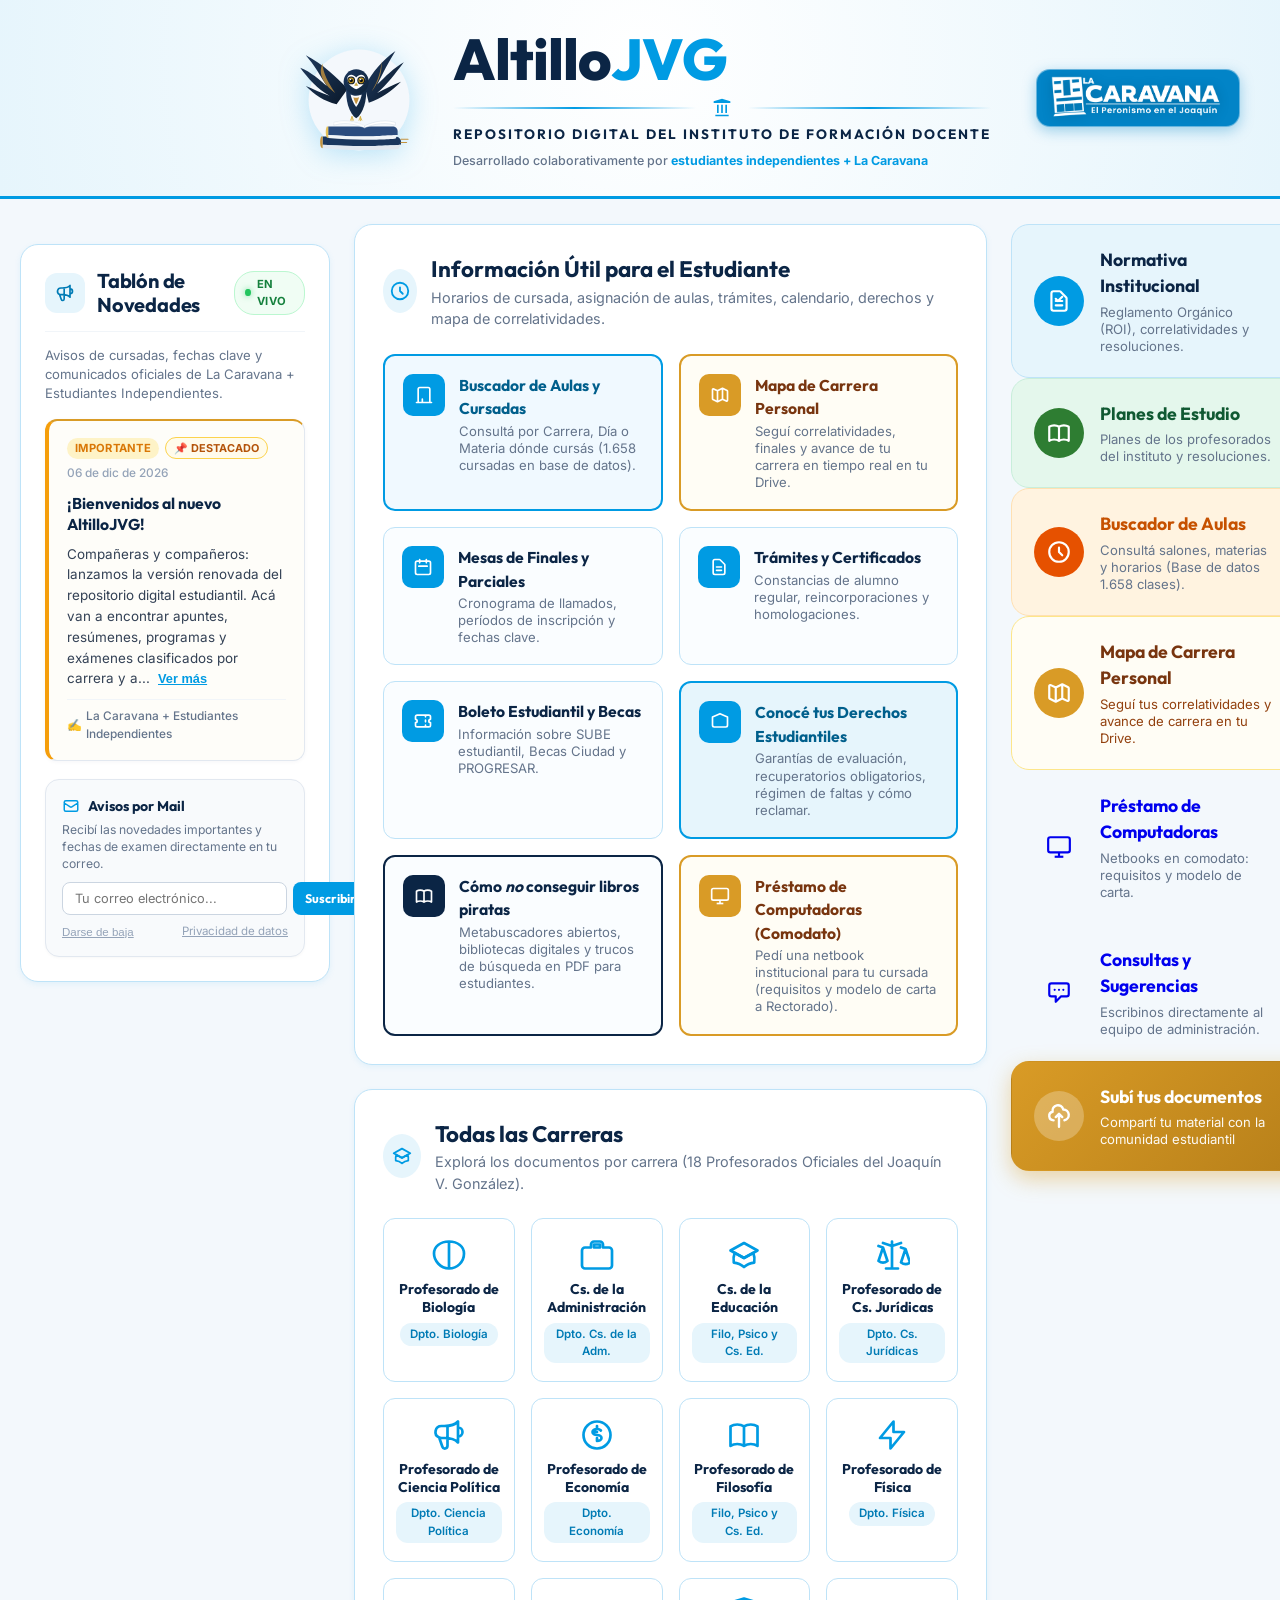
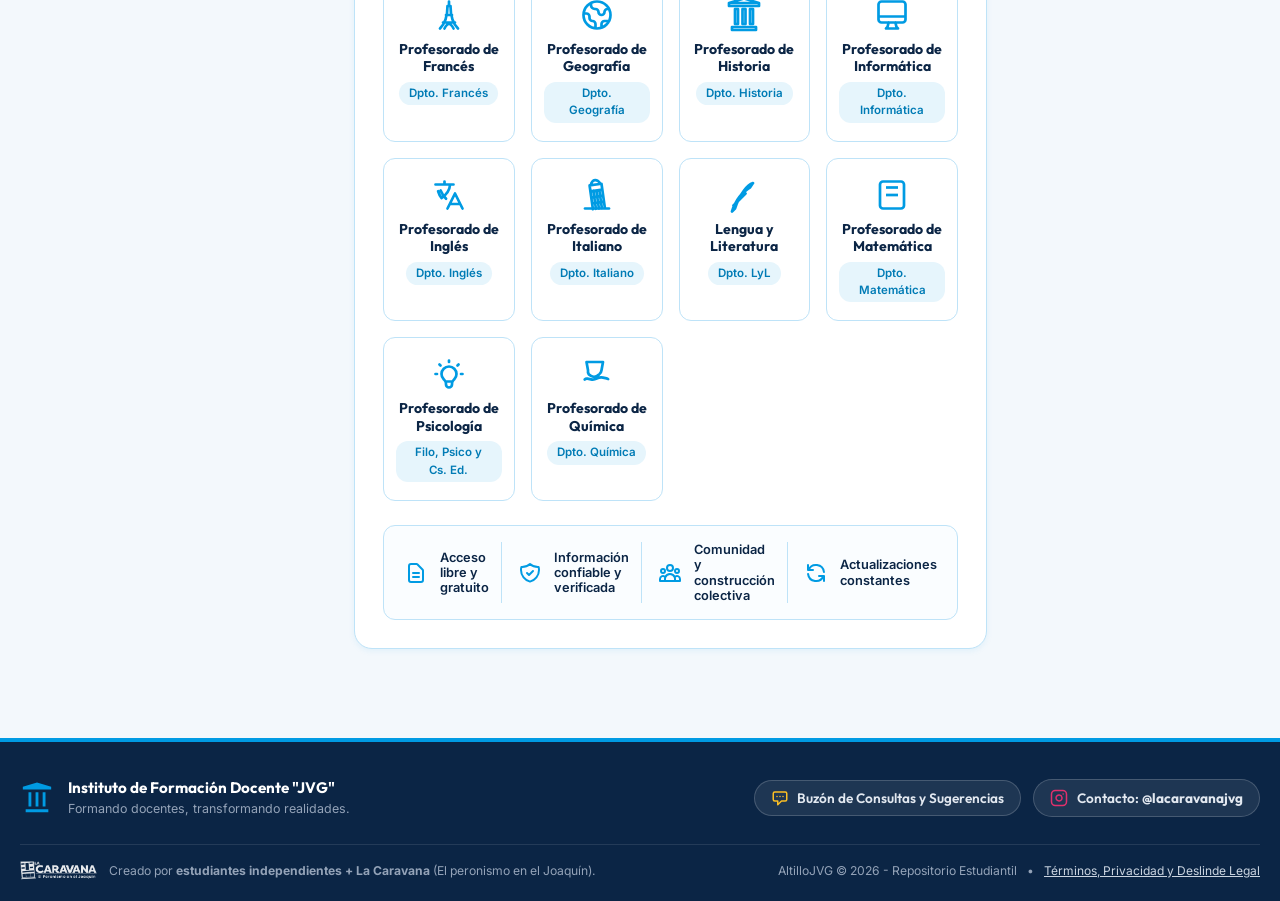
==== index.html @ 8dcbd1a3 "feat: comodato computadoras, newsletter de avisos, buzon admin, terminos legales y mapas de carrera" ====
<!DOCTYPE html>
<html lang="es">
<head>
  <meta charset="UTF-8">
  <meta name="viewport" content="width=device-width, initial-scale=1.0">
  <title>AltilloJVG | Repositorio Digital del Instituto Joaquín V. González</title>
  <meta name="description" content="Plataforma colaborativa y repositorio digital para alumnos del Instituto Superior del Profesorado Joaquín V. González. Resúmenes, parciales, normativas y derechos estudiantiles impulsados por estudiantes independientes y La Caravana.">

  <!-- Estilos y Fuentes con Cache Buster v=105 -->
  <link rel="stylesheet" href="css/styles.css?v=105">
  <link rel="icon" type="image/svg+xml" href="assets/logo-owl.svg">
</head>
<body>

  <!-- ==========================================================================
       1. BANNER PRINCIPAL (Hero Header)
       ========================================================================== -->
  <header class="hero-header">
    <div class="hero-branding">
      <!-- Isologotipo de la lechuza volando desde el libro -->
      <img src="assets/logo-owl.svg" alt="Lechuza AltilloJVG" class="hero-logo-img">
      
      <div class="hero-titles">
        <h1 class="brand-title">Altillo<span>JVG</span></h1>
        <div class="divider-pillar">
          <svg class="pillar-icon" viewBox="0 0 24 24" fill="currentColor">
            <path d="M4 22h16v-2H4v2zm2-4h2V8H6v10zm5 0h2V8h-2v10zm5 0h2V8h-2v10zM2 6h20V4H2v2zm10-5L2 4h20L12 1z"/>
          </svg>
        </div>
        <p class="brand-subtitle">REPOSITORIO DIGITAL DEL INSTITUTO DE FORMACIÓN DOCENTE</p>
        <p class="caravana-subtle-tag">Desarrollado colaborativamente por <strong>estudiantes independientes + La Caravana</strong></p>
        
        <!-- Botón de subida destacado arriba en celular (Dorado Destacado) -->
        <div class="mobile-hero-cta">
          <button class="btn-mobile-upload" id="mobileUploadBtn">
            <svg width="18" height="18" fill="none" stroke="currentColor" stroke-width="2.5" viewBox="0 0 24 24">
              <path stroke-linecap="round" stroke-linejoin="round" d="M4 16v1a3 3 0 003 3h10a3 3 0 003-3v-1m-4-8l-4-4m0 0L8 8m4-4v12"/>
            </svg>
            Subí tus documentos
          </button>
        </div>
      </div>
    </div>

    <!-- Logo La Caravana en la esquina superior derecha (Chico y Sobrio) - Enlace a Instagram -->
    <a href="https://www.instagram.com/lacaravanajvg/" target="_blank" rel="noopener" class="hero-caravana-badge" title="La Caravana JVG en Instagram">
      <img src="assets/la_caravana.png" alt="La Caravana JVG" class="hero-caravana-img">
    </a>
  </header>

  <!-- ==========================================================================
       3. CONTENEDOR PRINCIPAL (Dashboard Layout 2 Columnas)
       ========================================================================== -->
  <main class="main-container">
    <div class="dashboard-grid">

      <!-- COLUMNA IZQUIERDA: Tablón de Novedades (Desktop) -->
      <aside class="tablon-column-desktop" id="desktopTablonColumn">
        <div class="tablon-board-frame" style="position: sticky; top: 20px;">
          <div class="tablon-header-clean">
            <div class="tablon-title-wrapper">
              <div class="tablon-icon-badge">
                <svg width="20" height="20" fill="none" stroke="currentColor" stroke-width="2" viewBox="0 0 24 24">
                  <path stroke-linecap="round" stroke-linejoin="round" d="M11 5.882V19.24a1.76 1.76 0 01-3.417.592l-2.147-6.15M18 13a3 3 0 100-6M5.436 13.683A4.001 4.001 0 017 6h1.832c4.1 0 7.625-1.234 9.168-3v14c-1.543-1.766-5.067-3-9.168-3H7a3.988 3.988 0 01-1.564-.317z"/>
                </svg>
              </div>
              <h3 class="tablon-title">Tablón de Novedades</h3>
            </div>
            <div class="tablon-live-tag">
              <span class="live-dot"></span>
              <span>EN VIVO</span>
            </div>
          </div>
          <p class="tablon-board-desc">
            Avisos de cursadas, fechas clave y comunicados oficiales de La Caravana + Estudiantes Independientes.
          </p>
          <div id="tablonFeedDesktop">
            <!-- Cargado dinámicamente por js/news.js -->
          </div>

          <!-- Caja de Suscripción a Novedades (Desktop) -->
          <div class="tablon-subscribe-box">
            <div class="tablon-sub-header">
              <svg width="18" height="18" fill="none" stroke="currentColor" stroke-width="2" viewBox="0 0 24 24">
                <path stroke-linecap="round" stroke-linejoin="round" d="M3 8l7.89 5.26a2 2 0 002.22 0L21 8M5 19h14a2 2 0 002-2V7a2 2 0 00-2-2H5a2 2 0 00-2 2v10a2 2 0 002 2z"/>
              </svg>
              <span>Avisos por Mail</span>
            </div>
            <p class="tablon-sub-desc">Recibí las novedades importantes y fechas de examen directamente en tu correo.</p>
            <form onsubmit="handleSubscription(event, 'subEmailDesktop', 'subMsgDesktop')">
              <div class="tablon-sub-input-group">
                <input type="email" id="subEmailDesktop" placeholder="Tu correo electrónico..." required class="tablon-sub-input">
                <button type="submit" class="tablon-sub-btn">Suscribirme</button>
              </div>
            </form>
            <div style="display:flex; justify-content:space-between; align-items:center; margin-top:8px;">
              <button type="button" onclick="handleUnsubscribe('subEmailDesktop', 'subMsgDesktop')" class="tablon-unsub-link">
                Darse de baja
              </button>
              <a href="#" onclick="openTerminosModal(event)" class="tablon-privacy-link">
                Privacidad de datos
              </a>
            </div>
            <div id="subMsgDesktop" class="sub-feedback-msg" style="display:none;"></div>
          </div>
        </div>
      </aside>

      <!-- COLUMNA CENTRAL: Panel de Recursos y Carreras (Repositorio) -->
      <div class="left-content-area" id="mainRepoView">

        <!-- SECCIÓN 1: Información Útil para el Estudiante (UBICADA ARRIBA) -->
        <section class="section-card" id="recursosSection">
          <div class="section-header">
            <div class="section-title-wrapper">
              <div class="icon-badge">
                <svg width="22" height="22" fill="none" stroke="currentColor" stroke-width="2" viewBox="0 0 24 24">
                  <path stroke-linecap="round" stroke-linejoin="round" d="M12 8v4l3 3m6-3a9 9 0 11-18 0 9 9 0 0118 0z"/>
                </svg>
              </div>
              <div>
                <h2 class="section-title">Información Útil para el Estudiante</h2>
                <p class="section-description">Horarios de cursada, asignación de aulas, trámites, calendario, derechos y mapa de correlatividades.</p>
              </div>
            </div>
          </div>

          <div class="student-resources-grid">

            <!-- 1. Horarios de Cursada y Aulas (Restaurado) -->
            <a href="#" class="resource-box box-aulas" style="border: 2px solid #009BE3; background: #F0F9FF;">
              <div class="resource-icon-badge" style="background: #009BE3; color: #FFFFFF;">
                <svg width="20" height="20" fill="none" stroke="currentColor" stroke-width="2" viewBox="0 0 24 24">
                  <path stroke-linecap="round" stroke-linejoin="round" d="M19 21V5a2 2 0 00-2-2H7a2 2 0 00-2 2v16m14 0h2m-2 0h-5m-9 0H3m2 0h5m0 0h4m-4 0v-4m0 4h4"/>
                </svg>
              </div>
              <div>
                <h4 class="resource-box-title" style="color: #005F8C;">Buscador de Aulas y Cursadas</h4>
                <p class="resource-box-desc">Consultá por Carrera, Día o Materia dónde cursás (1.658 cursadas en base de datos).</p>
              </div>
            </a>

            <!-- 2. Mapa de Carrera Personal (Nuevo) -->
            <a href="#" class="resource-box box-mapa-carrera" id="openMapaCarreraResourceBtn" style="border: 2px solid #D99B26; background: #FFFDF5;">
              <div class="resource-icon-badge" style="background: #D99B26; color: #FFFFFF;">
                <svg width="20" height="20" fill="none" stroke="currentColor" stroke-width="2" viewBox="0 0 24 24">
                  <path stroke-linecap="round" stroke-linejoin="round" d="M9 20l-5.447-2.724A1 1 0 013 16.382V5.618a1 1 0 011.447-.894L9 7m0 13l6-3m-6 3V7m6 10l4.553 2.276A1 1 0 0021 18.382V7.618a1 1 0 00-.553-.894L15 4m0 13V4m0 0L9 7"/>
                </svg>
              </div>
              <div>
                <h4 class="resource-box-title" style="color: #78350F;">Mapa de Carrera Personal</h4>
                <p class="resource-box-desc">Seguí correlatividades, finales y avance de tu carrera en tiempo real en tu Drive.</p>
              </div>
            </a>

            <!-- 3. Calendario y Mesas de Finales -->
            <a href="#" class="resource-box box-finales">
              <div class="resource-icon-badge">
                <svg width="20" height="20" fill="none" stroke="currentColor" stroke-width="2" viewBox="0 0 24 24">
                  <path stroke-linecap="round" stroke-linejoin="round" d="M8 7V3m8 4V3m-9 8h10M5 21h14a2 2 0 002-2V7a2 2 0 00-2-2H5a2 2 0 00-2 2v12a2 2 0 002 2z"/>
                </svg>
              </div>
              <div>
                <h4 class="resource-box-title">Mesas de Finales y Parciales</h4>
                <p class="resource-box-desc">Cronograma de llamados, períodos de inscripción y fechas clave.</p>
              </div>
            </a>

            <!-- 3. Trámites y Equivalencias -->
            <a href="#" class="resource-box box-tramites">
              <div class="resource-icon-badge">
                <svg width="20" height="20" fill="none" stroke="currentColor" stroke-width="2" viewBox="0 0 24 24">
                  <path stroke-linecap="round" stroke-linejoin="round" d="M9 12h6m-6 4h6m2 5H7a2 2 0 01-2-2V5a2 2 0 012-2h5.586a1 1 0 01.707.293l5.414 5.414a1 1 0 01.293.707V19a2 2 0 01-2 2z"/>
                </svg>
              </div>
              <div>
                <h4 class="resource-box-title">Trámites y Certificados</h4>
                <p class="resource-box-desc">Constancias de alumno regular, reincorporaciones y homologaciones.</p>
              </div>
            </a>

            <!-- 4. Boleto Estudiantil y Becas -->
            <a href="#" class="resource-box box-becas">
              <div class="resource-icon-badge">
                <svg width="20" height="20" fill="none" stroke="currentColor" stroke-width="2" viewBox="0 0 24 24">
                  <path stroke-linecap="round" stroke-linejoin="round" d="M15 5v2m0 4v2m0 4v2M5 5a2 2 0 00-2 2v3a2 2 0 110 4v3a2 2 0 002 2h14a2 2 0 002-2v-3a2 2 0 110-4V7a2 2 0 00-2-2H5z"/>
                </svg>
              </div>
              <div>
                <h4 class="resource-box-title">Boleto Estudiantil y Becas</h4>
                <p class="resource-box-desc">Información sobre SUBE estudiantil, Becas Ciudad y PROGRESAR.</p>
              </div>
            </a>

            <!-- 5. Conocé tus Derechos Estudiantiles -->
            <a href="#" class="resource-box box-derechos" style="border: 2px solid #009BE3; background: #E6F5FC;">
              <div class="resource-icon-badge" style="background: #009BE3; color: #FFFFFF;">
                <svg width="20" height="20" fill="none" stroke="currentColor" stroke-width="2" viewBox="0 0 24 24">
                  <path stroke-linecap="round" stroke-linejoin="round" d="M3 6l9-4 9 4v10a2 2 0 01-2 2H5a2 2 0 01-2-2V6z"/>
                </svg>
              </div>
              <div>
                <h4 class="resource-box-title" style="color: #005F8C;">Conocé tus Derechos Estudiantiles</h4>
                <p class="resource-box-desc">Garantías de evaluación, recuperatorios obligatorios, régimen de faltas y cómo reclamar.</p>
              </div>
            </a>

            <!-- 6. Cómo NO conseguir libros piratas -->
            <a href="#" class="resource-box box-libros" style="border: 2px solid #0B2545; background: #FAFDFF;">
              <div class="resource-icon-badge" style="background: #0B2545; color: #FFFFFF;">
                <svg width="20" height="20" fill="none" stroke="currentColor" stroke-width="2" viewBox="0 0 24 24">
                  <path stroke-linecap="round" stroke-linejoin="round" d="M12 6.253v13m0-13C10.832 5.477 9.246 5 7.5 5S4.168 5.477 3 6.253v13C4.168 18.477 5.754 18 7.5 18s3.332.477 4.5 1.253m0-13C13.168 5.477 14.754 5 16.5 5c1.747 0 3.332.477 4.5 1.253v13C19.832 18.477 18.247 18 16.5 18c-1.746 0-3.332.477-4.5 1.253"/>
                </svg>
              </div>
              <div>
                <h4 class="resource-box-title" style="color: #0B2545;">Cómo <em>no</em> conseguir libros piratas</h4>
                <p class="resource-box-desc">Metabuscadores abiertos, bibliotecas digitales y trucos de búsqueda en PDF para estudiantes.</p>
              </div>
            </a>

            <!-- 7. Préstamo de Computadoras en Comodato -->
            <a href="#" class="resource-box box-comodato" style="border: 2px solid #D99B26; background: #FFFDF5;">
              <div class="resource-icon-badge" style="background: #D99B26; color: #FFFFFF;">
                <svg width="20" height="20" fill="none" stroke="currentColor" stroke-width="2" viewBox="0 0 24 24">
                  <rect x="2" y="3" width="20" height="14" rx="2" ry="2"></rect>
                  <line x1="8" y1="21" x2="16" y2="21"></line>
                  <line x1="12" y1="17" x2="12" y2="21"></line>
                </svg>
              </div>
              <div>
                <h4 class="resource-box-title" style="color: #78350F;">Préstamo de Computadoras (Comodato)</h4>
                <p class="resource-box-desc">Pedí una netbook institucional para tu cursada (requisitos y modelo de carta a Rectorado).</p>
              </div>
            </a>
          </div>
        </section>
        
        <!-- SECCIÓN 2: Todas las Carreras (18 Profesorados Oficiales del JVG) -->
        <section class="section-card" id="carrerasSection">
          <div class="section-header">
            <div class="section-title-wrapper">
              <div class="icon-badge">
                <svg width="22" height="22" fill="none" stroke="currentColor" stroke-width="2" viewBox="0 0 24 24">
                  <path stroke-linecap="round" stroke-linejoin="round" d="M12 14l9-5-9-5-9 5 9 5z"/>
                  <path stroke-linecap="round" stroke-linejoin="round" d="M12 14l6.16-3.422a12.083 12.083 0 01.665 6.479A11.952 11.952 0 0012 20.055a11.952 11.952 0 00-6.824-2.998 12.078 12.078 0 01.665-6.479L12 14z"/>
                </svg>
              </div>
              <div>
                <h2 class="section-title">Todas las Carreras</h2>
                <p class="section-description">Explorá los documentos por carrera (18 Profesorados Oficiales del Joaquín V. González).</p>
              </div>
            </div>
          </div>

          <!-- Grilla de las 18 Carreras Oficiales del JVG -->
          <div class="carreras-grid" id="carrerasGrid">

            <!-- 1. Biología -->
            <a href="#" class="carrera-card">
              <svg class="card-icon" fill="none" stroke="currentColor" stroke-width="1.8" viewBox="0 0 24 24">
                <path stroke-linecap="round" stroke-linejoin="round" d="M12 3v18M12 3c6 0 10 3.582 10 8a10 10 0 01-10 10c-6 0-10-5.582-10-10 0-4.418 4-8 10-8z"/>
              </svg>
              <span class="card-title">Profesorado de Biología</span>
              <span class="card-dept">Dpto. Biología</span>
            </a>

            <!-- 2. Ciencias de la Administración -->
            <a href="#" class="carrera-card">
              <svg class="card-icon" fill="none" stroke="currentColor" stroke-width="1.8" viewBox="0 0 24 24">
                <path stroke-linecap="round" stroke-linejoin="round" d="M20 7h-4V5a2 2 0 00-2-2h-4a2 2 0 00-2 2v2H4a2 2 0 00-2 2v10a2 2 0 002 2h16a2 2 0 002-2V9a2 2 0 00-2-2zM10 5h4v2h-4V5z"/>
              </svg>
              <span class="card-title">Cs. de la Administración</span>
              <span class="card-dept">Dpto. Cs. de la Adm.</span>
            </a>

            <!-- 3. Ciencias de la Educación -->
            <a href="#" class="carrera-card">
              <svg class="card-icon" fill="none" stroke="currentColor" stroke-width="1.8" viewBox="0 0 24 24">
                <path stroke-linecap="round" stroke-linejoin="round" d="M12 14l9-5-9-5-9 5 9 5z"/>
                <path stroke-linecap="round" stroke-linejoin="round" d="M12 14l6.16-3.422a12.083 12.083 0 01.665 6.479A11.952 11.952 0 0012 20.055a11.952 11.952 0 00-6.824-2.998 12.078 12.078 0 01.665-6.479L12 14z"/>
              </svg>
              <span class="card-title">Cs. de la Educación</span>
              <span class="card-dept">Filo, Psico y Cs. Ed.</span>
            </a>

            <!-- 4. Ciencias Jurídicas -->
            <a href="#" class="carrera-card">
              <svg class="card-icon" fill="none" stroke="currentColor" stroke-width="1.8" viewBox="0 0 24 24">
                <path stroke-linecap="round" stroke-linejoin="round" d="M3 6l3 1m0 0l-3 9a5.002 5.002 0 006.001 0l-3-9zm12 0l3 1m0 0l-3 9a5.002 5.002 0 006.001 0l-3-9zM12 3v18M8 21h8M12 6l-6-2M12 6l6-2"/>
              </svg>
              <span class="card-title">Profesorado de Cs. Jurídicas</span>
              <span class="card-dept">Dpto. Cs. Jurídicas</span>
            </a>

            <!-- 5. Ciencia Política -->
            <a href="#" class="carrera-card">
              <svg class="card-icon" fill="none" stroke="currentColor" stroke-width="1.8" viewBox="0 0 24 24">
                <path stroke-linecap="round" stroke-linejoin="round" d="M11 5.882V19.24a1.76 1.76 0 01-3.417.592l-2.147-6.15M18 13a3 3 0 100-6M5.436 13.683A4.001 4.001 0 017 6h1.832c4.1 0 7.625-1.234 9.168-3v14c-1.543-1.766-5.067-3-9.168-3H7a3.988 3.988 0 01-1.564-.317z"/>
              </svg>
              <span class="card-title">Profesorado de Ciencia Política</span>
              <span class="card-dept">Dpto. Ciencia Política</span>
            </a>

            <!-- 6. Economía -->
            <a href="#" class="carrera-card">
              <svg class="card-icon" fill="none" stroke="currentColor" stroke-width="1.8" viewBox="0 0 24 24">
                <path stroke-linecap="round" stroke-linejoin="round" d="M12 8c-1.657 0-3 .895-3 2s1.343 2 3 2 3 .895 3 2-1.343 2-3 2m0-8c1.11 0 2.08.402 2.599 1M12 8V6m0 8v2m0-6c-1.11 0-2.08-.402-2.599-1M21 12a9 9 0 11-18 0 9 9 0 0118 0z"/>
              </svg>
              <span class="card-title">Profesorado de Economía</span>
              <span class="card-dept">Dpto. Economía</span>
            </a>

            <!-- 7. Filosofía -->
            <a href="#" class="carrera-card">
              <svg class="card-icon" fill="none" stroke="currentColor" stroke-width="1.8" viewBox="0 0 24 24">
                <path stroke-linecap="round" stroke-linejoin="round" d="M12 6.253v13m0-13C10.832 5.477 9.246 5 7.5 5S4.168 5.477 3 6.253v13C4.168 18.477 5.754 18 7.5 18s3.332.477 4.5 1.253m0-13C13.168 5.477 14.754 5 16.5 5c1.747 0 3.332.477 4.5 1.253v13C19.832 18.477 18.247 18 16.5 18c-1.746 0-3.332.477-4.5 1.253"/>
              </svg>
              <span class="card-title">Profesorado de Filosofía</span>
              <span class="card-dept">Filo, Psico y Cs. Ed.</span>
            </a>

            <!-- 8. Física -->
            <a href="#" class="carrera-card">
              <svg class="card-icon" fill="none" stroke="currentColor" stroke-width="1.8" viewBox="0 0 24 24">
                <path stroke-linecap="round" stroke-linejoin="round" d="M13 10V3L4 14h7v7l9-11h-7z"/>
              </svg>
              <span class="card-title">Profesorado de Física</span>
              <span class="card-dept">Dpto. Física</span>
            </a>

            <!-- 9. Francés -->
            <a href="#" class="carrera-card">
              <svg class="card-icon" fill="none" stroke="currentColor" stroke-width="1.8" viewBox="0 0 24 24">
                <path stroke-linecap="round" stroke-linejoin="round" d="M6 21c3-3 5-8 5-15h2c0 7 2 12 5 15M12 3v3M8 17h8M10 12h4M9 21c1-2 2-3 3-3s2 1 3 3"/>
              </svg>
              <span class="card-title">Profesorado de Francés</span>
              <span class="card-dept">Dpto. Francés</span>
            </a>

            <!-- 10. Geografía -->
            <a href="#" class="carrera-card">
              <svg class="card-icon" fill="none" stroke="currentColor" stroke-width="1.8" viewBox="0 0 24 24">
                <path stroke-linecap="round" stroke-linejoin="round" d="M3.055 11H5a2 2 0 012 2v1a2 2 0 002 2 2 2 0 012 2v2.945M8 3.935V5.5A2.5 2.5 0 0010.5 8h.5a2 2 0 012 2 2 2 0 104 0 2 2 0 012-2h1.064M15 20.488V18a2 2 0 012-2h3.064M21 12a9 9 0 11-18 0 9 9 0 0118 0z"/>
              </svg>
              <span class="card-title">Profesorado de Geografía</span>
              <span class="card-dept">Dpto. Geografía</span>
            </a>

            <!-- 11. Historia -->
            <a href="#" class="carrera-card">
              <svg class="card-icon" fill="none" stroke="currentColor" stroke-width="1.8" viewBox="0 0 24 24">
                <path stroke-linecap="round" stroke-linejoin="round" d="M4 22h16v-2H4v2zm2-4h2V8H6v10zm5 0h2V8h-2v10zm5 0h2V8h-2v10zM2 6h20V4H2v2zm10-5L2 4h20L12 1z"/>
              </svg>
              <span class="card-title">Profesorado de Historia</span>
              <span class="card-dept">Dpto. Historia</span>
            </a>

            <!-- 12. Informática -->
            <a href="#" class="carrera-card">
              <svg class="card-icon" fill="none" stroke="currentColor" stroke-width="1.8" viewBox="0 0 24 24">
                <path stroke-linecap="round" stroke-linejoin="round" d="M9.75 17L9 20l-1 1h8l-1-1-.75-3M3 13h18M5 17h14a2 2 0 002-2V5a2 2 0 00-2-2H5a2 2 0 00-2 2v10a2 2 0 002 2z"/>
              </svg>
              <span class="card-title">Profesorado de Informática</span>
              <span class="card-dept">Dpto. Informática</span>
            </a>

            <!-- 13. Inglés -->
            <a href="#" class="carrera-card">
              <svg class="card-icon" fill="none" stroke="currentColor" stroke-width="1.8" viewBox="0 0 24 24">
                <path stroke-linecap="round" stroke-linejoin="round" d="M3 5h12M9 3v2m1.048 9.5A18.022 18.022 0 016.412 9m6.088 9h7M11 21l5-10 5 10M12.751 5c-.3 3.578-2.516 6.882-5.751 9m0 0a13.99 13.99 0 01-2.254-4.5"/>
              </svg>
              <span class="card-title">Profesorado de Inglés</span>
              <span class="card-dept">Dpto. Inglés</span>
            </a>

            <!-- 14. Italiano -->
            <a href="#" class="carrera-card">
              <svg class="card-icon" fill="none" stroke="currentColor" stroke-width="1.8" viewBox="0 0 24 24">
                <g transform="rotate(-8 12 12)">
                  <path stroke-linecap="round" stroke-linejoin="round" d="M8 21V5h8v16M8 17h8M8 13h8M8 9h8M9 5c0-2 2-3 3-3s3 1 3 3M10 21v-4M12 21v-4M14 21v-4M10 17v-4M12 17v-4M14 17v-4M10 13v-4M12 13v-4M14 13v-4"/>
                </g>
                <path stroke-linecap="round" stroke-linejoin="round" d="M4 21h16"/>
              </svg>
              <span class="card-title">Profesorado de Italiano</span>
              <span class="card-dept">Dpto. Italiano</span>
            </a>

            <!-- 15. Lengua y Literatura -->
            <a href="#" class="carrera-card">
              <svg class="card-icon" fill="none" stroke="currentColor" stroke-width="1.8" viewBox="0 0 24 24">
                <path stroke-linecap="round" stroke-linejoin="round" d="M18 4s-3 1-6 5c-3 4-5 9-6 12l-2 2 1-3c1-2 3-6 5-8 2-2 4-4 6-5z M5 19l8-8"/>
              </svg>
              <span class="card-title">Lengua y Literatura</span>
              <span class="card-dept">Dpto. LyL</span>
            </a>

            <!-- 16. Matemática -->
            <a href="#" class="carrera-card">
              <svg class="card-icon" fill="none" stroke="currentColor" stroke-width="1.8" viewBox="0 0 24 24">
                <rect x="4" y="3" width="16" height="18" rx="2"/>
                <line x1="8" y1="7" x2="16" y2="7"/>
                <line x1="8" y1="12" x2="16" y2="12"/>
              </svg>
              <span class="card-title">Profesorado de Matemática</span>
              <span class="card-dept">Dpto. Matemática</span>
            </a>

            <!-- 17. Psicología -->
            <a href="#" class="carrera-card">
              <svg class="card-icon" fill="none" stroke="currentColor" stroke-width="1.8" viewBox="0 0 24 24">
                <path stroke-linecap="round" stroke-linejoin="round" d="M9.663 17h4.673M12 3v1m6.364 1.636l-.707.707M21 12h-1M4 12H3m3.343-5.657l-.707-.707m2.828 9.9a5 5 0 117.072 0l-.548.547A3.374 3.374 0 0014 18.469V19a2 2 0 11-4 0v-.531c0-.895-.356-1.754-.988-2.386l-.548-.547z"/>
              </svg>
              <span class="card-title">Profesorado de Psicología</span>
              <span class="card-dept">Filo, Psico y Cs. Ed.</span>
            </a>

            <!-- 18. Química -->
            <a href="#" class="carrera-card">
              <svg class="card-icon" fill="none" stroke="currentColor" stroke-width="1.8" viewBox="0 0 24 24">
                <path stroke-linecap="round" stroke-linejoin="round" d="M19.428 15.428a2 2 0 00-1.022-.547l-2.387-.477a6 6 0 00-3.86.517l-.318.158a6 6 0 01-3.86.517L5.605 15.12a2 2 0 00-1.806.547M8 4h8l-1 5.5a4 4 0 01-1.5 2.7l-1.5 1.1a4 4 0 01-4 0l-1.5-1.1A4 4 0 016 9.5L5 4h3z"/>
              </svg>
              <span class="card-title">Profesorado de Química</span>
              <span class="card-dept">Dpto. Química</span>
            </a>

          </div>

          <!-- Strip de Características -->
          <div class="features-strip">
            <div class="feature-item">
              <svg class="feature-icon" fill="none" stroke="currentColor" stroke-width="2" viewBox="0 0 24 24">
                <path stroke-linecap="round" stroke-linejoin="round" d="M9 12h6m-6 4h6m2 5H7a2 2 0 01-2-2V5a2 2 0 012-2h5.586a1 1 0 01.707.293l5.414 5.414a1 1 0 01.293.707V19a2 2 0 01-2 2z"/>
              </svg>
              <span class="feature-text">Acceso libre y gratuito</span>
            </div>

            <div class="feature-item">
              <svg class="feature-icon" fill="none" stroke="currentColor" stroke-width="2" viewBox="0 0 24 24">
                <path stroke-linecap="round" stroke-linejoin="round" d="M9 12l2 2 4-4m5.618-4.016A11.955 11.955 0 0112 2.944a11.955 11.955 0 01-8.618 3.04A12.02 12.02 0 003 9c0 5.591 3.824 10.29 9 11.622 5.176-1.332 9-6.03 9-11.622 0-1.042-.133-2.052-.382-3.016z"/>
              </svg>
              <span class="feature-text">Información confiable y verificada</span>
            </div>

            <div class="feature-item">
              <svg class="feature-icon" fill="none" stroke="currentColor" stroke-width="2" viewBox="0 0 24 24">
                <path stroke-linecap="round" stroke-linejoin="round" d="M17 20h5v-2a3 3 0 00-5.356-1.857M17 20H7m10 0v-2c0-.656-.126-1.283-.356-1.857M7 20H2v-2a3 3 0 015.356-1.857M7 20v-2c0-.656.126-1.283.356-1.857m0 0a5.002 5.002 0 019.288 0M15 7a3 3 0 11-6 0 3 3 0 016 0zm6 3a2 2 0 11-4 0 2 2 0 014 0zM7 10a2 2 0 11-4 0 2 2 0 014 0z"/>
              </svg>
              <span class="feature-text">Comunidad y construcción colectiva</span>
            </div>

            <div class="feature-item">
              <svg class="feature-icon" fill="none" stroke="currentColor" stroke-width="2" viewBox="0 0 24 24">
                <path stroke-linecap="round" stroke-linejoin="round" d="M4 4v5h.582m15.356 2A8.001 8.001 0 004.582 9m0 0H9m11 11v-5h-.581m0 0a8.003 8.003 0 01-15.357-2m15.357 2H15"/>
              </svg>
              <span class="feature-text">Actualizaciones constantes</span>
            </div>
          </div>
        </section>

        <!-- SECCIÓN 3: Vista Móvil Tablón de Novedades -->
        <section id="mobileTablonView" style="display: none; margin-top: 10px;">
          <div class="tablon-board-frame">
            <div class="tablon-header-clean">
              <div class="tablon-title-wrapper">
                <div class="tablon-icon-badge">
                  <svg width="20" height="20" fill="none" stroke="currentColor" stroke-width="2" viewBox="0 0 24 24">
                    <path stroke-linecap="round" stroke-linejoin="round" d="M11 5.882V19.24a1.76 1.76 0 01-3.417.592l-2.147-6.15M18 13a3 3 0 100-6M5.436 13.683A4.001 4.001 0 017 6h1.832c4.1 0 7.625-1.234 9.168-3v14c-1.543-1.766-5.067-3-9.168-3H7a3.988 3.988 0 01-1.564-.317z"/>
                  </svg>
                </div>
                <h3 class="tablon-title">Tablón de Novedades</h3>
              </div>
              <div style="display: flex; align-items: center; gap: 8px;">
                <div class="tablon-live-tag">
                  <span class="live-dot"></span>
                  <span>EN VIVO</span>
                </div>
                <button type="button" onclick="switchMobileView('altillo')" style="font-size: 0.74rem; color: #0284C7; font-weight: 700; background: #F0F9FF; border: 1px solid #BAE6FD; padding: 4px 9px; border-radius: 8px; cursor: pointer;">
                  ← Apuntes
                </button>
              </div>
            </div>
            <p class="tablon-board-desc">
              Avisos de cursadas, fechas clave y comunicados oficiales en vivo.
            </p>
            <div id="tablonFeedMobile">
              <!-- Cargado por js/news.js -->
            </div>

            <!-- Caja de Suscripción a Novedades (Móvil) -->
            <div class="tablon-subscribe-box">
              <div class="tablon-sub-header">
                <svg width="18" height="18" fill="none" stroke="currentColor" stroke-width="2" viewBox="0 0 24 24">
                  <path stroke-linecap="round" stroke-linejoin="round" d="M3 8l7.89 5.26a2 2 0 002.22 0L21 8M5 19h14a2 2 0 002-2V7a2 2 0 00-2-2H5a2 2 0 00-2 2v10a2 2 0 002 2z"/>
                </svg>
                <span>Avisos por Mail</span>
              </div>
              <p class="tablon-sub-desc">Recibí las novedades importantes y fechas de examen directamente en tu correo.</p>
              <form onsubmit="handleSubscription(event, 'subEmailMobile', 'subMsgMobile')">
                <div class="tablon-sub-input-group">
                  <input type="email" id="subEmailMobile" placeholder="Tu correo electrónico..." required class="tablon-sub-input">
                  <button type="submit" class="tablon-sub-btn">Suscribirme</button>
                </div>
              </form>
              <div style="display:flex; justify-content:space-between; align-items:center; margin-top:8px;">
                <button type="button" onclick="handleUnsubscribe('subEmailMobile', 'subMsgMobile')" class="tablon-unsub-link">
                  Darse de baja
                </button>
                <a href="#" onclick="openTerminosModal(event)" class="tablon-privacy-link">
                  Privacidad de datos
                </a>
              </div>
              <div id="subMsgMobile" class="sub-feedback-msg" style="display:none;"></div>
            </div>
          </div>
        </section>

        <!-- SECCIÓN 4: Herramientas en Bloquecitos Chicos al final (para Altillo y Novedades en celular) -->
        <section id="compactToolsBottom" class="mobile-compact-tools" style="display: none; margin-top: 24px; margin-bottom: 20px;">
          <div style="font-size: 0.88rem; font-weight: 800; color: #0B2545; margin-bottom: 12px; display: flex; align-items: center; gap: 6px;">
            <svg width="18" height="18" fill="none" stroke="#0284C7" stroke-width="2" viewBox="0 0 24 24">
              <path stroke-linecap="round" stroke-linejoin="round" d="M10.325 4.317c.426-1.756 2.924-1.756 3.35 0a1.724 1.724 0 002.573 1.066c1.543-.94 3.31.826 2.37 2.37a1.724 1.724 0 001.065 2.572c1.756.426 1.756 2.924 0 3.35a1.724 1.724 0 00-1.066 2.573c.94 1.543-.826 3.31-2.37 2.37a1.724 1.724 0 00-2.572 1.065c-.426 1.756-2.924 1.756-3.35 0a1.724 1.724 0 00-2.573-1.066c-1.543.94-3.31-.826-2.37-2.37a1.724 1.724 0 00-1.065-2.572c-1.756-.426-1.756-2.924 0-3.35a1.724 1.724 0 001.066-2.573c-.94-1.543.826-3.31 2.37-2.37.996.608 2.296.07 2.572-1.065z"/>
              <path stroke-linecap="round" stroke-linejoin="round" d="M15 12a3 3 0 11-6 0 3 3 0 016 0z"/>
            </svg>
            Herramientas y Accesos Rápidos
          </div>
          <div class="compact-tools-grid">
            <a href="#" class="compact-tool-chip chip-normativa" onclick="var el = document.querySelector('.side-card.normativa'); if(el) el.click(); return false;">
              <svg width="18" height="18" fill="none" stroke="currentColor" stroke-width="2" viewBox="0 0 24 24"><path stroke-linecap="round" stroke-linejoin="round" d="M9 12h6m-6 4h6m2 5H7a2 2 0 01-2-2V5a2 2 0 012-2h5.586a1 1 0 01.707.293l5.414 5.414a1 1 0 01.293.707V19a2 2 0 01-2 2z"/></svg>
              <span>Normativa</span>
            </a>
            <a href="#" class="compact-tool-chip chip-planes" onclick="var el = document.querySelector('.side-card.planes'); if(el) el.click(); return false;">
              <svg width="18" height="18" fill="none" stroke="currentColor" stroke-width="2" viewBox="0 0 24 24"><path stroke-linecap="round" stroke-linejoin="round" d="M12 6.253v13m0-13C10.832 5.477 9.246 5 7.5 5S4.168 5.477 3 6.253v13C4.168 18.477 5.754 18 7.5 18s3.332.477 4.5 1.253m0-13C13.168 5.477 14.754 5 16.5 5c1.747 0 3.332.477 4.5 1.253v13C19.832 18.477 18.247 18 16.5 18c-1.746 0-3.332.477-4.5 1.253"/></svg>
              <span>Planes</span>
            </a>
            <a href="#" class="compact-tool-chip chip-aulas" onclick="var el = document.querySelector('.side-card.horarios'); if(el) el.click(); return false;">
              <svg width="18" height="18" fill="none" stroke="currentColor" stroke-width="2" viewBox="0 0 24 24"><path stroke-linecap="round" stroke-linejoin="round" d="M12 8v4l3 3m6-3a9 9 0 11-18 0 9 9 0 0118 0z"/></svg>
              <span>Aulas</span>
            </a>
            <a href="#" class="compact-tool-chip chip-mapa" onclick="var el = document.getElementById('openMapaCarreraSideBtn'); if(el) el.click(); return false;">
              <svg width="18" height="18" fill="none" stroke="currentColor" stroke-width="2" viewBox="0 0 24 24"><path stroke-linecap="round" stroke-linejoin="round" d="M9 20l-5.447-2.724A1 1 0 013 16.382V5.618a1 1 0 011.447-.894L9 7m0 13l6-3m-6 3V7m6 10l4.553 2.276A1 1 0 0021 18.382V7.618a1 1 0 00-.553-.894L15 4m0 13V4m0 0L9 7"/></svg>
              <span>Mapa Carrera</span>
            </a>
            <a href="#" class="compact-tool-chip chip-tablon compact-tablon-btn" onclick="switchMobileView('news'); return false;">
              <svg width="18" height="18" fill="none" stroke="currentColor" stroke-width="2" viewBox="0 0 24 24"><path stroke-linecap="round" stroke-linejoin="round" d="M11 5.882V19.24a1.76 1.76 0 01-3.417.592l-2.147-6.15M18 13a3 3 0 100-6M5.436 13.683A4.001 4.001 0 017 6h1.832c4.1 0 7.625-1.234 9.168-3v14c-1.543-1.766-5.067-3-9.168-3H7a3.988 3.988 0 01-1.564-.317z"/></svg>
              <span>Tablón</span>
            </a>
            <a href="#" class="compact-tool-chip chip-upload" onclick="var el = document.getElementById('openUploadModalBtn'); if(el) el.click(); return false;">
              <svg width="18" height="18" fill="none" stroke="currentColor" stroke-width="2.2" viewBox="0 0 24 24"><path stroke-linecap="round" stroke-linejoin="round" d="M4 16v1a3 3 0 003 3h10a3 3 0 003-3v-1m-4-8l-4-4m0 0L8 8m4-4v12"/></svg>
              <span>Subir Apuntes</span>
            </a>
            <a href="#" class="compact-tool-chip chip-comodato" onclick="openComodatoModal(); return false;">
              <svg width="18" height="18" fill="none" stroke="currentColor" stroke-width="2" viewBox="0 0 24 24"><rect x="2" y="3" width="20" height="14" rx="2" ry="2"></rect><line x1="8" y1="21" x2="16" y2="21"></line><line x1="12" y1="17" x2="12" y2="21"></line></svg>
              <span>Pedir Compu</span>
            </a>
            <a href="#" class="compact-tool-chip chip-feedback" onclick="openFeedbackModal(); return false;">
              <svg width="18" height="18" fill="none" stroke="currentColor" stroke-width="2" viewBox="0 0 24 24"><path stroke-linecap="round" stroke-linejoin="round" d="M8 10h.01M12 10h.01M16 10h.01M9 16H5a2 2 0 01-2-2V6a2 2 0 012-2h14a2 2 0 012 2v8a2 2 0 01-2 2h-5l-5 5v-5z"/></svg>
              <span>Sugerencias</span>
            </a>
          </div>
        </section>

      </div>

      <!-- COLUMNA DERECHA: Herramientas en Grande (para Desktop y para Pestaña Herramientas en celular) -->
      <aside class="side-column" id="rightSidebar">

        <!-- 1. Normativa Institucional -->
        <a href="#" class="side-card normativa">
          <div class="side-card-icon">
            <svg fill="none" stroke="currentColor" stroke-width="2" viewBox="0 0 24 24">
              <path stroke-linecap="round" stroke-linejoin="round" d="M9 12h6m-6 4h6m2 5H7a2 2 0 01-2-2V5a2 2 0 012-2h5.586a1 1 0 01.707.293l5.414 5.414a1 1 0 01.293.707V19a2 2 0 01-2 2z"/>
              <path stroke-linecap="round" stroke-linejoin="round" d="M9 10l2 2 4-4"/>
            </svg>
          </div>
          <div class="side-card-content">
            <h3 class="side-card-title">Normativa Institucional</h3>
            <p class="side-card-desc">Reglamento Orgánico (ROI), correlatividades y resoluciones.</p>
          </div>
          <svg class="side-card-arrow" width="20" height="20" fill="none" stroke="currentColor" stroke-width="2" viewBox="0 0 24 24">
            <path stroke-linecap="round" stroke-linejoin="round" d="M9 5l7 7-7 7"/>
          </svg>
        </a>

        <!-- 2. Planes de Estudio -->
        <a href="#" class="side-card planes">
          <div class="side-card-icon">
            <svg fill="none" stroke="currentColor" stroke-width="2" viewBox="0 0 24 24">
              <path stroke-linecap="round" stroke-linejoin="round" d="M12 6.253v13m0-13C10.832 5.477 9.246 5 7.5 5S4.168 5.477 3 6.253v13C4.168 18.477 5.754 18 7.5 18s3.332.477 4.5 1.253m0-13C13.168 5.477 14.754 5 16.5 5c1.747 0 3.332.477 4.5 1.253v13C19.832 18.477 18.247 18 16.5 18c-1.746 0-3.332.477-4.5 1.253"/>
            </svg>
          </div>
          <div class="side-card-content">
            <h3 class="side-card-title">Planes de Estudio</h3>
            <p class="side-card-desc">Planes de los profesorados del instituto y resoluciones.</p>
          </div>
          <svg class="side-card-arrow" width="20" height="20" fill="none" stroke="currentColor" stroke-width="2" viewBox="0 0 24 24">
            <path stroke-linecap="round" stroke-linejoin="round" d="M9 5l7 7-7 7"/>
          </svg>
        </a>

        <!-- 3. Horarios y Aulas -->
        <a href="#" class="side-card horarios">
          <div class="side-card-icon">
            <svg fill="none" stroke="currentColor" stroke-width="2" viewBox="0 0 24 24">
              <path stroke-linecap="round" stroke-linejoin="round" d="M12 8v4l3 3m6-3a9 9 0 11-18 0 9 9 0 0118 0z"/>
            </svg>
          </div>
          <div class="side-card-content">
            <h3 class="side-card-title">Buscador de Aulas</h3>
            <p class="side-card-desc">Consultá salones, materias y horarios (Base de datos 1.658 clases).</p>
          </div>
          <svg class="side-card-arrow" width="20" height="20" fill="none" stroke="currentColor" stroke-width="2" viewBox="0 0 24 24">
            <path stroke-linecap="round" stroke-linejoin="round" d="M9 5l7 7-7 7"/>
          </svg>
        </a>

        <!-- 4. Mapa de Carrera Personal (Nuevo) -->
        <a href="#" class="side-card mapa-carrera" id="openMapaCarreraSideBtn">
          <div class="side-card-icon">
            <svg fill="none" stroke="currentColor" stroke-width="2" viewBox="0 0 24 24">
              <path stroke-linecap="round" stroke-linejoin="round" d="M9 20l-5.447-2.724A1 1 0 013 16.382V5.618a1 1 0 011.447-.894L9 7m0 13l6-3m-6 3V7m6 10l4.553 2.276A1 1 0 0021 18.382V7.618a1 1 0 00-.553-.894L15 4m0 13V4m0 0L9 7"/>
            </svg>
          </div>
          <div class="side-card-content">
            <h3 class="side-card-title">Mapa de Carrera Personal</h3>
            <p class="side-card-desc">Seguí tus correlatividades y avance de carrera en tu Drive.</p>
          </div>
          <svg class="side-card-arrow" width="20" height="20" fill="none" stroke="currentColor" stroke-width="2" viewBox="0 0 24 24">
            <path stroke-linecap="round" stroke-linejoin="round" d="M9 5l7 7-7 7"/>
          </svg>
        </a>

        <!-- 5. Botón Móvil: Ir al Tablón de Novedades (solo en móvil) -->
        <a href="#" class="side-card cta-tablon-mobile" id="btnMobileGoTablon" onclick="switchMobileView('news'); return false;">
          <div class="side-card-icon">
            <svg fill="none" stroke="currentColor" stroke-width="2" viewBox="0 0 24 24">
              <path stroke-linecap="round" stroke-linejoin="round" d="M11 5.882V19.24a1.76 1.76 0 01-3.417.592l-2.147-6.15M18 13a3 3 0 100-6M5.436 13.683A4.001 4.001 0 017 6h1.832c4.1 0 7.625-1.234 9.168-3v14c-1.543-1.766-5.067-3-9.168-3H7a3.988 3.988 0 01-1.564-.317z"/>
            </svg>
          </div>
          <div class="side-card-content">
            <h3 class="side-card-title">Tablón de Novedades</h3>
            <p class="side-card-desc">Comunicados, avisos y novedades estudiantiles en vivo</p>
          </div>
          <svg class="side-card-arrow" width="20" height="20" fill="none" stroke="currentColor" stroke-width="2" viewBox="0 0 24 24">
            <path stroke-linecap="round" stroke-linejoin="round" d="M9 5l7 7-7 7"/>
          </svg>
        </a>

        <!-- 5. Préstamo de Computadoras en Comodato -->
        <a href="#" class="side-card comodato" onclick="openComodatoModal(); return false;">
          <div class="side-card-icon">
            <svg fill="none" stroke="currentColor" stroke-width="2" viewBox="0 0 24 24">
              <rect x="2" y="3" width="20" height="14" rx="2" ry="2"></rect>
              <line x1="8" y1="21" x2="16" y2="21"></line>
              <line x1="12" y1="17" x2="12" y2="21"></line>
            </svg>
          </div>
          <div class="side-card-content">
            <h3 class="side-card-title">Préstamo de Computadoras</h3>
            <p class="side-card-desc">Netbooks en comodato: requisitos y modelo de carta.</p>
          </div>
          <svg class="side-card-arrow" width="20" height="20" fill="none" stroke="currentColor" stroke-width="2" viewBox="0 0 24 24">
            <path stroke-linecap="round" stroke-linejoin="round" d="M9 5l7 7-7 7"/>
          </svg>
        </a>

        <!-- 6. Buzón de Consultas y Sugerencias -->
        <a href="#" class="side-card feedback" onclick="openFeedbackModal(); return false;">
          <div class="side-card-icon">
            <svg fill="none" stroke="currentColor" stroke-width="2" viewBox="0 0 24 24">
              <path stroke-linecap="round" stroke-linejoin="round" d="M8 10h.01M12 10h.01M16 10h.01M9 16H5a2 2 0 01-2-2V6a2 2 0 012-2h14a2 2 0 012 2v8a2 2 0 01-2 2h-5l-5 5v-5z"/>
            </svg>
          </div>
          <div class="side-card-content">
            <h3 class="side-card-title">Consultas y Sugerencias</h3>
            <p class="side-card-desc">Escribinos directamente al equipo de administración.</p>
          </div>
          <svg class="side-card-arrow" width="20" height="20" fill="none" stroke="currentColor" stroke-width="2" viewBox="0 0 24 24">
            <path stroke-linecap="round" stroke-linejoin="round" d="M9 5l7 7-7 7"/>
          </svg>
        </a>

        <!-- 7. CTA: Subí tus documentos (Dorado Destacado) -->
        <div class="side-card cta-upload" id="openUploadModalBtn">
          <div class="side-card-icon">
            <svg fill="none" stroke="currentColor" stroke-width="2.2" viewBox="0 0 24 24">
              <path stroke-linecap="round" stroke-linejoin="round" d="M7 16a4 4 0 01-.88-7.903A5 5 0 1115.9 6L16 6a5 5 0 011 9.9M15 13l-3-3m0 0l-3 3m3-3v12"/>
            </svg>
          </div>
          <div class="side-card-content">
            <h3 class="side-card-title">Subí tus documentos</h3>
            <p class="side-card-desc">Compartí tu material con la comunidad estudiantil</p>
          </div>
          <svg class="side-card-arrow" width="22" height="22" fill="none" stroke="currentColor" stroke-width="2.5" viewBox="0 0 24 24">
            <path stroke-linecap="round" stroke-linejoin="round" d="M9 5l7 7-7 7"/>
          </svg>
        </div>

      </aside>

    </div>

  </main>

  <!-- ==========================================================================
       4. FOOTER INSTITUCIONAL & CRÉDITOS LA CARAVANA
       ========================================================================== -->
  <footer class="site-footer">
    <div class="footer-content">
      <div class="footer-brand">
        <svg class="footer-logo-icon" fill="currentColor" viewBox="0 0 24 24">
          <path d="M4 22h16v-2H4v2zm2-4h2V8H6v10zm5 0h2V8h-2v10zm5 0h2V8h-2v10zM2 6h20V4H2v2zm10-5L2 4h20L12 1z"/>
        </svg>
        <div>
          <h4 class="footer-title">Instituto de Formación Docente "JVG"</h4>
          <p class="footer-tagline">Formando docentes, transformando realidades.</p>
        </div>
      </div>

      <div class="footer-contact-wrapper" style="display:flex; align-items:center; gap:12px; flex-wrap:wrap;">
        <button type="button" onclick="openFeedbackModal()" class="footer-feedback-btn" title="Escribinos una consulta, sugerencia o corrección">
          <svg width="18" height="18" fill="none" stroke="currentColor" stroke-width="2" viewBox="0 0 24 24">
            <path stroke-linecap="round" stroke-linejoin="round" d="M8 10h.01M12 10h.01M16 10h.01M9 16H5a2 2 0 01-2-2V6a2 2 0 012-2h14a2 2 0 012 2v8a2 2 0 01-2 2h-5l-5 5v-5z"/>
          </svg>
          <span>Buzón de Consultas y Sugerencias</span>
        </button>
        <a href="https://www.instagram.com/lacaravanajvg/" target="_blank" rel="noopener" class="footer-instagram-btn" title="Contactanos en Instagram @lacaravanajvg">
          <svg width="18" height="18" viewBox="0 0 24 24" fill="none" stroke="currentColor" stroke-width="2" stroke-linecap="round" stroke-linejoin="round">
            <rect x="2" y="2" width="20" height="20" rx="5" ry="5"></rect>
            <path d="M16 11.37A4 4 0 1 1 12.63 8 4 4 0 0 1 16 11.37z"></path>
            <line x1="17.5" y1="6.5" x2="17.51" y2="6.5"></line>
          </svg>
          <span>Contacto: <strong>@lacaravanajvg</strong></span>
        </a>
      </div>
    </div>

    <!-- Barra de Créditos sutil -->
    <div class="footer-credits-bar">
      <div class="caravana-credit">
        <a href="https://www.instagram.com/lacaravanajvg/" target="_blank" rel="noopener" title="La Caravana JVG en Instagram" style="display: inline-flex;">
          <img src="assets/la_caravana.png" alt="Logo La Caravana" class="caravana-footer-logo">
        </a>
        <span>Creado por <strong>estudiantes independientes + La Caravana</strong> (El peronismo en el Joaquín).</span>
      </div>
      <div style="display:flex; align-items:center; gap:10px; flex-wrap:wrap;">
        <span>AltilloJVG © 2026 - Repositorio Estudiantil</span>
        <span>•</span>
        <a href="#" onclick="openTerminosModal(event)" style="color:#CBD5E1; text-decoration:underline; font-size:0.75rem;">
          Términos, Privacidad y Deslinde Legal
        </a>
      </div>
    </div>
  </footer>

  <!-- ==========================================================================
       5. NAVEGACIÓN INFERIOR CELULAR (Bottom Nav Bar de 3 Pestañas)
       ========================================================================== -->
  <nav class="mobile-bottom-nav">
    <div class="bottom-nav-items" style="display: grid; grid-template-columns: 1fr 1fr 1fr; width: 100%; text-align: center;">
      <!-- Pestaña 1: Herramientas -->
      <a href="#" class="bottom-nav-item" id="mobileNavTools" onclick="switchMobileView('tools'); return false;">
        <svg fill="none" stroke="currentColor" stroke-width="2" viewBox="0 0 24 24">
          <path stroke-linecap="round" stroke-linejoin="round" d="M10.325 4.317c.426-1.756 2.924-1.756 3.35 0a1.724 1.724 0 002.573 1.066c1.543-.94 3.31.826 2.37 2.37a1.724 1.724 0 001.065 2.572c1.756.426 1.756 2.924 0 3.35a1.724 1.724 0 00-1.066 2.573c.94 1.543-.826 3.31-2.37 2.37a1.724 1.724 0 00-2.572 1.065c-.426 1.756-2.924 1.756-3.35 0a1.724 1.724 0 00-2.573-1.066c-1.543.94-3.31-.826-2.37-2.37a1.724 1.724 0 00-1.065-2.572c-1.756-.426-1.756-2.924 0-3.35a1.724 1.724 0 001.066-2.573c-.94-1.543.826-3.31 2.37-2.37.996.608 2.296.07 2.572-1.065z"/>
          <path stroke-linecap="round" stroke-linejoin="round" d="M15 12a3 3 0 11-6 0 3 3 0 016 0z"/>
        </svg>
        <span style="font-weight: 700; font-size: 0.78rem;">Herramientas</span>
      </a>

      <!-- Pestaña 2: Altillo -->
      <a href="#" class="bottom-nav-item active" id="mobileNavAltillo" onclick="switchMobileView('altillo'); return false;">
        <svg fill="none" stroke="currentColor" stroke-width="2" viewBox="0 0 24 24">
          <path stroke-linecap="round" stroke-linejoin="round" d="M12 6.253v13m0-13C10.832 5.477 9.246 5 7.5 5S4.168 5.477 3 6.253v13C4.168 18.477 5.754 18 7.5 18s3.332.477 4.5 1.253m0-13C13.168 5.477 14.754 5 16.5 5c1.747 0 3.332.477 4.5 1.253v13C19.832 18.477 18.247 18 16.5 18c-1.746 0-3.332.477-4.5 1.253"/>
        </svg>
        <span style="font-weight: 700; font-size: 0.78rem;">Altillo</span>
      </a>

      <!-- Pestaña 3: Novedades -->
      <a href="#" class="bottom-nav-item" id="mobileNavNews" onclick="switchMobileView('news'); return false;">
        <svg fill="none" stroke="currentColor" stroke-width="2" viewBox="0 0 24 24">
          <path stroke-linecap="round" stroke-linejoin="round" d="M11 5.882V19.24a1.76 1.76 0 01-3.417.592l-2.147-6.15M18 13a3 3 0 100-6M5.436 13.683A4.001 4.001 0 017 6h1.832c4.1 0 7.625-1.234 9.168-3v14c-1.543-1.766-5.067-3-9.168-3H7a3.988 3.988 0 01-1.564-.317z"/>
        </svg>
        <span style="font-weight: 700; font-size: 0.78rem;">Novedades</span>
      </a>
    </div>
  </nav>

  <!-- ==========================================================================
       6. MODAL INTERACTIVO DE SUBIDA DE DOCUMENTOS
       ========================================================================== -->
  <div class="modal-overlay" id="uploadModal">
    <div class="modal-container">
      <div class="modal-header">
        <h3 class="modal-header-title">
          <svg width="22" height="22" fill="none" stroke="currentColor" stroke-width="2" viewBox="0 0 24 24">
            <path stroke-linecap="round" stroke-linejoin="round" d="M4 16v1a3 3 0 003 3h10a3 3 0 003-3v-1m-4-8l-4-4m0 0L8 8m4-4v12"/>
          </svg>
          Subí tu Documento
        </h3>
        <button class="modal-close-btn" id="closeUploadModalBtn">&times;</button>
      </div>

      <div class="modal-body">
        <form id="uploadForm">

          <!-- Desplegable 1: Carrera -->
          <div class="form-group">
            <label for="selectCarrera" class="form-label">Carrera / Profesorado *</label>
            <select id="selectCarrera" class="form-select" required>
              <option value="">-- Seleccioná una Carrera --</option>
            </select>
          </div>

          <!-- Desplegable 2: Año (Cascada 1° a 6°) -->
          <div class="form-group">
            <label for="selectAnio" class="form-label">Año de la Cursada *</label>
            <select id="selectAnio" class="form-select" disabled required>
              <option value="">-- Primero seleccioná Carrera --</option>
            </select>
          </div>

          <!-- Desplegable 3: Materia (Cascada) -->
          <div class="form-group">
            <label for="selectMateria" class="form-label">Materia *</label>
            <select id="selectMateria" class="form-select" disabled required>
              <option value="">-- Primero seleccioná Año --</option>
            </select>
          </div>

          <div class="form-group">
            <label for="selectTipo" class="form-label">Tipo de Material *</label>
            <select id="selectTipo" class="form-select" required>
              <option value="">-- Seleccioná Tipo --</option>
              <option value="Resumen">Resumen</option>
              <option value="Programa">Programa de Materia</option>
              <option value="Apunte">Apunte de Cátedra</option>
              <option value="Trabajo Práctico">Trabajo Práctico</option>
              <option value="Examen">Examen / Parcial / Final</option>
            </select>
          </div>

          <!-- Especificación del Examen (Condicional) -->
          <div class="form-group" id="groupDetalleExamen" style="display: none;">
            <label for="selectDetalleExamen" class="form-label">Especificación del Examen *</label>
            <select id="selectDetalleExamen" class="form-select">
              <option value="">-- Seleccioná tipo de examen --</option>
              <option value="1° Parcial">1° Parcial</option>
              <option value="2° Parcial">2° Parcial</option>
              <option value="Recuperatorio 1° Parcial">Recuperatorio 1° Parcial</option>
              <option value="Recuperatorio 2° Parcial">Recuperatorio 2° Parcial</option>
              <option value="Examen Final">Examen Final</option>
              <option value="Otro">Otro</option>
            </select>
          </div>

          <!-- Título / Tema Opcional -->
          <div class="form-group">
            <label for="inputNombre" class="form-label">Tema o Título del Material (Opcional)</label>
            <input type="text" id="inputNombre" class="form-select" placeholder="Ej: Unidad 1, Teórico de Platón, etc." style="text-align: left; padding: 10px;">
          </div>

          <!-- Campo de Archivo -->
          <div class="form-group">
            <label class="form-label">Archivo PDF / Documento *</label>
            <div class="file-dropzone" id="fileDropzone">
              <svg class="file-dropzone-icon" fill="none" stroke="currentColor" stroke-width="2" viewBox="0 0 24 24">
                <path stroke-linecap="round" stroke-linejoin="round" d="M7 16a4 4 0 01-.88-7.903A5 5 0 1115.9 6L16 6a5 5 0 011 9.9M15 13l-3-3m0 0l-3 3m3-3v12"/>
              </svg>
              <p class="file-dropzone-text" id="fileSelectText">Arrastrá tu archivo o hacé clic aquí</p>
              <p class="file-hint">Formato PDF, DOCX, PNG (Máx. 50MB)</p>
              <input type="file" id="fileInput" name="file" accept=".pdf,.docx,.doc,.txt,.png,.jpg" style="display: none;" required>
            </div>
          </div>

          <button type="submit" class="btn-submit" id="submitBtn">
            Subir Material al Repositorio
          </button>
        </form>
      </div>
    </div>
  </div>

  <!-- ==========================================================================
       7. MODAL DINÁMICO DE RECURSOS INSTITUCIONALES
       ========================================================================== -->
  <div class="modal-overlay" id="infoModal">
    <div class="modal-container" style="max-width: 680px;">
      <div class="modal-header">
        <h3 class="modal-header-title" id="infoModalTitle">
          Información Institucional
        </h3>
        <button class="modal-close-btn" id="closeInfoModalBtn">&times;</button>
      </div>
      <div class="modal-body" id="infoModalBody" style="max-height: 75vh; overflow-y: auto;">
        <!-- Contenido inyectado dinámicamente -->
      </div>
    </div>
  </div>

  <!-- ==========================================================================
       8. MODAL INTERACTIVO DE BUSCADOR DE AULAS Y CURSADAS (BETA)
       ========================================================================== -->
  <div class="modal-overlay" id="aulasModal">
    <div class="modal-container" style="max-width: 900px; width: 95%;">
      <div class="modal-header">
        <h3 class="modal-header-title">
          <svg width="22" height="22" fill="none" stroke="currentColor" stroke-width="2" viewBox="0 0 24 24">
            <path stroke-linecap="round" stroke-linejoin="round" d="M19 21V5a2 2 0 00-2-2H7a2 2 0 00-2 2v16m14 0h2m-2 0h-5m-9 0H3m2 0h5m0 0h4m-4 0v-4m0 4h4"/>
          </svg>
          Buscador de Aulas y Cursadas (1.658 clases en base de datos)
        </h3>
        <button class="modal-close-btn" id="closeAulasModalBtn">&times;</button>
      </div>

      <div class="modal-body" style="max-height: 80vh; overflow-y: auto;">
        
        <!-- Pestañas de Modos de Búsqueda -->
        <div style="display:flex; gap:10px; margin-bottom:18px; border-bottom:2px solid #E2E8F0; padding-bottom:10px; flex-wrap:wrap;">
          <button id="tabCarreraBtn" class="btn-tab active" style="padding:8px 16px; border-radius:20px; border:none; background:#009BE3; color:#fff; font-weight:700; cursor:pointer; font-size:0.85rem;">
            🎓 Por Carrera y Día
          </button>
          <button id="tabMateriaBtn" class="btn-tab" style="padding:8px 16px; border-radius:20px; border:1px solid #CBD5E1; background:#F8FAFC; color:#0F172A; font-weight:600; cursor:pointer; font-size:0.85rem;">
            🔍 Buscar Materia Específica
          </button>
          <button id="tabDiaBtn" class="btn-tab" style="padding:8px 16px; border-radius:20px; border:1px solid #CBD5E1; background:#F8FAFC; color:#0F172A; font-weight:600; cursor:pointer; font-size:0.85rem;">
            📅 Ver Distribución General por Día
          </button>
        </div>

        <!-- Modo 1: Por Carrera y Día -->
        <div id="viewModeCarrera" style="display:flex; gap:14px; margin-bottom:16px; flex-wrap:wrap;">
          <div style="flex:1; min-width:220px;">
            <label class="form-label">Carrera / Profesorado</label>
            <select id="filterCarrera" class="form-select">
              <option value="">-- Seleccioná una Carrera --</option>
            </select>
          </div>
          <div style="width:200px;">
            <label class="form-label">Día de Cursada</label>
            <select id="filterDia" class="form-select">
              <option value="">Todos los días</option>
              <option value="Lunes">Lunes</option>
              <option value="Martes">Martes</option>
              <option value="Miércoles">Miércoles</option>
              <option value="Jueves">Jueves</option>
              <option value="Viernes">Viernes</option>
              <option value="Sábado">Sábado</option>
            </select>
          </div>
        </div>

        <!-- Modo 2: Buscar Materia Específica -->
        <div id="viewModeMateria" style="display:none; gap:14px; margin-bottom:16px; flex-wrap:wrap;">
          <div style="flex:1; min-width:240px;">
            <label class="form-label">Escribí el nombre de la Materia</label>
            <input type="text" id="searchMateriaInput" class="form-input" placeholder="Ej: Historia Medieval, Didáctica, Derecho...">
          </div>
          <div style="flex:1; min-width:240px;">
            <label class="form-label">o Seleccioná de la lista</label>
            <select id="selectMateriaQuick" class="form-select">
              <option value="">-- Seleccioná una Materia --</option>
            </select>
          </div>
        </div>

        <!-- Modo 3: Distribución General por Día -->
        <div id="viewModeDia" style="display:none; gap:14px; margin-bottom:16px;">
          <div style="width:280px;">
            <label class="form-label">Seleccioná un Día de la Semana</label>
            <select id="filterDiaOnly" class="form-select">
              <option value="">Ver todos los días</option>
              <option value="Lunes">Lunes</option>
              <option value="Martes">Martes</option>
              <option value="Miércoles">Miércoles</option>
              <option value="Jueves">Jueves</option>
              <option value="Viernes">Viernes</option>
              <option value="Sábado">Sábado</option>
            </select>
          </div>
        </div>

        <!-- Banner Informativo & Link Oficial -->
        <div style="background:#FAFDFF; border:1px solid #BEE3F8; padding:12px 16px; border-radius:10px; margin-bottom:16px; display:flex; justify-content:space-between; align-items:center; flex-wrap:wrap; gap:10px;">
          <span id="resultsCounter" style="font-weight:700; color:#0B2545; font-size:0.9rem;">0 clases encontradas</span>
          <a href="http://institutojvgonzalez.buenosaires.edu.ar/cartelera/horarios.php" target="_blank" rel="noopener" style="font-size:0.82rem; color:#009BE3; font-weight:700; text-decoration:none;">
            📥 Descargar Grillas PDF en Cartelera Oficial JVG →
          </a>
        </div>

        <!-- Resultados de las Aulas -->
        <div id="aulasResults">
          <!-- Tarjetas inyectadas por aulas_search.js -->
        </div>

      </div>
    </div>
  </div>

  <!-- ==========================================================================
       9. MODAL INTERACTIVO DE EXPLORADOR DE MATERIALES Y APUNTES (BETA)
       ========================================================================== -->
  <div class="modal-overlay" id="materialesModal">
    <div class="modal-container" style="max-width: 800px; width: 95%;">
      <div class="modal-header">
        <h3 class="modal-header-title" id="materialesModalTitle" style="display: flex; align-items: center; gap: 8px;">
          <svg width="22" height="22" fill="none" stroke="currentColor" stroke-width="2" viewBox="0 0 24 24">
            <path stroke-linecap="round" stroke-linejoin="round" d="M12 6.253v13m0-13C10.832 5.477 9.246 5 7.5 5S4.168 5.477 3 6.253v13C4.168 18.477 5.754 18 7.5 18s3.332.477 4.5 1.253m0-13C13.168 5.477 14.754 5 16.5 5c1.747 0 3.332.477 4.5 1.253v13C19.832 18.477 18.247 18 16.5 18c-1.746 0-3.332.477-4.5 1.253"/>
          </svg>
          Explorador de Apuntes y Materiales
        </h3>
        <button class="modal-close-btn" id="closeMaterialesModalBtn">&times;</button>
      </div>

      <div class="modal-body" style="max-height: 80vh; overflow-y: auto;">
        
        <!-- Selectores de Filtro -->
        <div style="display:grid; grid-template-columns: repeat(auto-fit, minmax(200px, 1fr)); gap:12px; margin-bottom:18px;">
          <div>
            <label class="form-label" style="font-weight:700; color:#0B2545; font-size:0.85rem; margin-bottom:6px; display:block;">Carrera Seleccionada</label>
            <select id="explorerCarrera" class="form-select" disabled style="background-color: #EDF2F7; font-weight: bold; cursor: not-allowed;">
              <option value="">-- Carrera --</option>
            </select>
          </div>
          <div>
            <label class="form-label" style="font-weight:700; color:#0B2545; font-size:0.85rem; margin-bottom:6px; display:block;">Seleccionar Año</label>
            <select id="explorerAnio" class="form-select" style="text-align: left; padding: 10px; border: 1.5px solid #CBD5E1; border-radius: 8px;">
              <option value="">-- Elegí Año --</option>
            </select>
          </div>
          <div>
            <label class="form-label" style="font-weight:700; color:#0B2545; font-size:0.85rem; margin-bottom:6px; display:block;">Materia</label>
            <select id="explorerMateria" class="form-select" disabled style="text-align: left; padding: 10px; border: 1.5px solid #CBD5E1; border-radius: 8px;">
              <option value="">-- Primero elegí Año --</option>
            </select>
          </div>
          <div>
            <label class="form-label" style="font-weight:700; color:#0B2545; font-size:0.85rem; margin-bottom:6px; display:block;">Tipo de Apunte</label>
            <select id="explorerTipo" class="form-select" style="text-align: left; padding: 10px; border: 1.5px solid #CBD5E1; border-radius: 8px;">
              <option value="">Todos los tipos</option>
              <option value="Resumen">Resumen</option>
              <option value="Programa">Programa</option>
              <option value="Apunte">Apunte de Cátedra</option>
              <option value="Trabajo Práctico">Trabajo Práctico</option>
              <option value="1° Parcial">1° Parcial</option>
              <option value="2° Parcial">2° Parcial</option>
              <option value="Recuperatorio 1° Parcial">Recuperatorio 1° Parcial</option>
              <option value="Recuperatorio 2° Parcial">Recuperatorio 2° Parcial</option>
              <option value="Examen Final">Examen Final</option>
              <option value="Otro">Otro</option>
            </select>
          </div>
        </div>

        <!-- Encabezado de la lista -->
        <div style="background:#FAFDFF; border:1px solid #BEE3F8; padding:12px 16px; border-radius:10px; margin-bottom:16px; display:flex; justify-content:space-between; align-items:center; flex-wrap:wrap; gap:10px;">
          <span id="materialsCounter" style="font-weight:700; color:#0B2545; font-size:0.9rem;">Seleccioná carrera, año y materia para ver materiales</span>
        </div>

        <!-- Lista de Resultados de Apuntes -->
        <div id="materialsResultsList">
          <!-- Apuntes inyectados por js -->
        </div>

      </div>
    </div>
  </div>

  <!-- ==========================================================================
       MODAL INTERACTIVO: MAPA DE CARRERA PERSONAL (LA CARAVANA + INDEPENDIENTES)
       ========================================================================== -->
  <div class="modal-overlay" id="mapaCarreraModal">
    <div class="modal-container" style="max-width: 620px; width: 95%;">
      <div class="modal-header" style="background: linear-gradient(135deg, #0B2545 0%, #134074 100%);">
        <h3 class="modal-header-title" style="display: flex; align-items: center; gap: 8px;">
          <svg width="22" height="22" fill="none" stroke="currentColor" stroke-width="2" viewBox="0 0 24 24">
            <path stroke-linecap="round" stroke-linejoin="round" d="M9 20l-5.447-2.724A1 1 0 013 16.382V5.618a1 1 0 011.447-.894L9 7m0 13l6-3m-6 3V7m6 10l4.553 2.276A1 1 0 0021 18.382V7.618a1 1 0 00-.553-.894L15 4m0 13V4m0 0L9 7"/>
          </svg>
          Mapa de Carrera Personal
        </h3>
        <button class="modal-close-btn" id="closeMapaModalBtn">&times;</button>
      </div>

      <div class="modal-body" style="padding: 24px;">
        <div style="text-align: center; margin-bottom: 20px;">
          <span style="font-size: 0.72rem; font-weight: 800; background: #FEF3C7; color: #92400E; padding: 4px 12px; border-radius: 20px; text-transform: uppercase; border: 1px solid #FDE68A;">
            La Caravana + Estudiantes Independientes (Lista 90)
          </span>
          <h4 style="font-size: 1.25rem; font-weight: 800; color: #0B2545; margin-top: 10px; margin-bottom: 6px;">
            Seguí tu trayectoria académica en tiempo real
          </h4>
          <p style="font-size: 0.84rem; color: #64748B; line-height: 1.5;">
            Controlá tus correlatividades, finales adeudados y porcentaje de carrera completada con nuestra planilla automatizada sin errores.
          </p>
        </div>

        <!-- Selector de Carrera -->
        <div class="form-group" style="margin-bottom: 18px;">
          <label class="form-label" style="font-weight: 700; font-size: 0.85rem; color: #334155; display: block; margin-bottom: 6px;">Seleccioná tu Carrera o Profesorado:</label>
          <select class="form-select" id="selectMapaCarrera" style="font-weight: 600; padding: 10px 14px; border: 1.5px solid #CBD5E1; border-radius: 10px; width: 100%;">
            <option value="">-- Seleccioná tu profesorado --</option>
          </select>
        </div>

        <!-- Desplegable "¿Cómo usarlo?" -->
        <div style="margin-bottom: 20px; border: 1px solid #E2E8F0; border-radius: 12px; overflow: hidden; background: #F8FAFC;">
          <button type="button" id="btnToggleInstrucciones" style="width: 100%; text-align: left; padding: 12px 16px; font-weight: 700; font-size: 0.86rem; color: #0284C7; background: #F0F9FF; border: none; cursor: pointer; display: flex; justify-content: space-between; align-items: center;">
            <span>📖 ¿Cómo usarlo y guardarlo en tu Google Drive?</span>
            <span class="toggle-arrow" style="font-size: 0.8rem;">▼</span>
          </button>
          <div id="instruccionesContent" class="hidden" style="padding: 16px; font-size: 0.82rem; color: #475569; line-height: 1.6;">
            <ol style="margin-left: 18px; list-style-type: decimal; space-y: 6px;">
              <li><strong>Descargá el archivo:</strong> Hacé clic en el botón <em>"Descargar Planilla Excel (.xlsx)"</em>.</li>
              <li><strong>Subilo a tu Drive:</strong> Entrá a tu cuenta de Google Drive, tocá <em>"+ Nuevo"</em> y subí la planilla.</li>
              <li><strong>Abrilo con Sheets:</strong> Hacé clic derecho sobre el archivo en Drive ➔ <em>"Abrir con"</em> ➔ <em>"Hojas de cálculo de Google"</em>.</li>
              <li><strong>Cargá tus materias:</strong> Completá con <em>"SÍ"</em> las materias con cursada regular y los finales aprobados.</li>
              <li><strong>Fórmulas automáticas:</strong> El panel calcula qué materias podés cursar el próximo cuatrimestre y tu % exacto de avance.</li>
            </ol>
          </div>
        </div>

        <!-- Botones de Acción -->
        <div style="display: flex; flex-direction: column; gap: 10px;">
          <button type="button" id="btnDescargarExcel" style="background: linear-gradient(135deg, #0284C7 0%, #0369A1 100%); color: #FFF; font-weight: 700; padding: 13px; border-radius: 12px; border: none; cursor: pointer; display: flex; justify-content: center; align-items: center; gap: 8px; font-size: 0.92rem; box-shadow: 0 4px 12px rgba(2, 132, 199, 0.25);">
            📥 Descargar Planilla Excel Oficial (.xlsx)
          </button>
          <button type="button" id="btnAbrirSheets" style="background: #FFFFFF; color: #0F172A; font-weight: 700; padding: 11px; border-radius: 12px; border: 1.5px solid #CBD5E1; cursor: pointer; display: flex; justify-content: center; align-items: center; gap: 8px; font-size: 0.88rem;">
            📂 Instrucciones para Google Drive / Sheets
          </button>
        </div>

        <div style="text-align: center; margin-top: 16px; font-size: 0.72rem; color: #94A3B8;">
          Herramienta desarrollada por La Caravana + Estudiantes Independientes para la comunidad del JVG.
        </div>
      </div>
    </div>
  </div>

  <!-- ==========================================================================
       MODAL: BUZÓN DE CONSULTAS Y SUGERENCIAS
       ========================================================================== -->
  <div class="modal-overlay" id="feedbackModal">
    <div class="modal-container" style="max-width: 540px; width: 95%;">
      <div class="modal-header" style="background: linear-gradient(135deg, #0B2545 0%, #134074 100%);">
        <h3 class="modal-header-title" style="display: flex; align-items: center; gap: 8px;">
          <svg width="20" height="20" fill="none" stroke="currentColor" stroke-width="2" viewBox="0 0 24 24">
            <path stroke-linecap="round" stroke-linejoin="round" d="M8 10h.01M12 10h.01M16 10h.01M9 16H5a2 2 0 01-2-2V6a2 2 0 012-2h14a2 2 0 012 2v8a2 2 0 01-2 2h-5l-5 5v-5z"/>
          </svg>
          Buzón de Consultas y Sugerencias
        </h3>
        <button class="modal-close-btn" id="closeFeedbackModalBtn">&times;</button>
      </div>
      <div class="modal-body" style="padding: 24px;">
        <p style="font-size: 0.85rem; color: #64748B; line-height: 1.45; margin-bottom: 16px;">
          ¿Tenés una sugerencia, consulta o encontraste algún error en el Altillo? Dejanos tu mensaje y lo leeremos en el panel de administración.
        </p>
        <form id="feedbackForm" style="display: flex; flex-direction: column; gap: 14px;">
          <div>
            <label style="font-size: 0.8rem; font-weight: 700; color: #334155; display: block; margin-bottom: 4px;">Tu Nombre o Apodo (Opcional):</label>
            <input type="text" id="feedbackNombre" placeholder="Ej: Florencia (o anónimo)" style="width: 100%; padding: 9px 12px; border: 1.5px solid #CBD5E1; border-radius: 8px; font-size: 0.85rem;">
          </div>
          <div>
            <label style="font-size: 0.8rem; font-weight: 700; color: #334155; display: block; margin-bottom: 4px;">Carrera / Profesorado:</label>
            <input type="text" id="feedbackCarrera" placeholder="Ej: Profesorado de Historia" style="width: 100%; padding: 9px 12px; border: 1.5px solid #CBD5E1; border-radius: 8px; font-size: 0.85rem;">
          </div>
          <div>
            <label style="font-size: 0.8rem; font-weight: 700; color: #334155; display: block; margin-bottom: 4px;">Tipo de Mensaje:</label>
            <select id="feedbackTipo" style="width: 100%; padding: 9px 12px; border: 1.5px solid #CBD5E1; border-radius: 8px; font-size: 0.85rem; font-weight: 600;">
              <option value="Sugerencia">💡 Sugerencia para la página</option>
              <option value="Consulta">❓ Consulta estudiantil</option>
              <option value="Reporte de Error">⚠️ Reportar error en apunte o materia</option>
              <option value="Otro">💬 Otro</option>
            </select>
          </div>
          <div>
            <label style="font-size: 0.8rem; font-weight: 700; color: #334155; display: block; margin-bottom: 4px;">Mensaje * :</label>
            <textarea id="feedbackMensaje" rows="4" required placeholder="Escribí aquí tu mensaje detallado..." style="width: 100%; padding: 9px 12px; border: 1.5px solid #CBD5E1; border-radius: 8px; font-size: 0.85rem; resize: vertical;"></textarea>
          </div>
          <button type="submit" style="background: linear-gradient(135deg, #0B2545 0%, #009BE3 100%); color: #FFF; font-weight: 700; padding: 12px; border-radius: 10px; border: none; cursor: pointer; font-size: 0.9rem; margin-top: 4px; box-shadow: 0 4px 12px rgba(0,155,227,0.2);">
            ✉️ Enviar Mensaje
          </button>
        </form>
      </div>
    </div>
  </div>

  <!-- ==========================================================================
       MODAL: TÉRMINOS Y CONDICIONES / POLÍTICA DE PRIVACIDAD
       ========================================================================== -->
  <div class="modal-overlay" id="terminosModal">
    <div class="modal-container" style="max-width: 680px; width: 95%;">
      <div class="modal-header" style="background: linear-gradient(135deg, #0B2545 0%, #134074 100%);">
        <h3 class="modal-header-title" style="display: flex; align-items: center; gap: 8px;">
          <svg width="20" height="20" fill="none" stroke="currentColor" stroke-width="2" viewBox="0 0 24 24">
            <path stroke-linecap="round" stroke-linejoin="round" d="M9 12l2 2 4-4m5.618-4.016A11.955 11.955 0 0112 2.944a11.955 11.955 0 01-8.618 3.04A12.02 12.02 0 003 9c0 5.591 3.824 10.29 9 11.622 5.176-1.332 9-6.03 9-11.622 0-1.042-.133-2.052-.382-3.016z"/>
          </svg>
          Términos, Privacidad y Deslinde Legal
        </h3>
        <button class="modal-close-btn" id="closeTerminosModalBtn">&times;</button>
      </div>
      <div class="modal-body" style="padding: 24px; font-size: 0.83rem; color: #334155; line-height: 1.6;">
        <div style="background: #F0F9FF; border-left: 4px solid #009BE3; padding: 12px 14px; border-radius: 6px; margin-bottom: 16px;">
          <strong style="color: #0369A1; display: block; margin-bottom: 2px;">Compromiso con la Comunidad Estudiantil</strong>
          AltilloJVG es una plataforma comunitaria, autogestionada, 100% gratuita y sin fines de lucro desarrollada por <strong>estudiantes independientes y La Caravana</strong> para el ISP "Joaquín V. González".
        </div>

        <h4 style="font-size: 0.95rem; font-weight: 700; color: #0B2545; margin-top: 14px; margin-bottom: 4px;">1. Protección y No Venta de Datos Personales</h4>
        <p>
          Los correos electrónicos ingresados voluntariamente a través del formulario de notificaciones se utilizan <strong>exclusivamente para enviar avisos institucionales, fechas de exámenes y comunicados del tablón</strong>. La plataforma <strong>no vende, no comercializa, no cede ni transfiere ningún dato personal a terceros</strong> bajo ninguna circunstancia. Cualquier usuario puede darse de baja de forma inmediata en cualquier momento haciendo clic en "Darse de baja".
        </p>

        <h4 style="font-size: 0.95rem; font-weight: 700; color: #0B2545; margin-top: 14px; margin-bottom: 4px;">2. Ausencia de Financiamiento Externo</h4>
        <p>
          Este espacio no cuenta con financiamiento estatal, partidario rentado ni publicitario comercial. Funciona íntegramente sobre una arquitectura de costo cero (Zero-Cost Stack) sostenida por el trabajo militante y voluntario de estudiantes para garantizar el acceso democrático al material de estudio.
        </p>

        <h4 style="font-size: 0.95rem; font-weight: 700; color: #0B2545; margin-top: 14px; margin-bottom: 4px;">3. Material Pedagógico y Propiedad Intelectual</h4>
        <p>
          Los resúmenes, programas, guías y exámenes compartidos en el repositorio tienen fines <strong>estrictamente educativos y de apoyo pedagógico entre pares</strong>, amparados en el derecho al estudio y a la educación pública. No se cobra por ninguna descarga. Los archivos son aportados por la propia comunidad estudiantil bajo su exclusiva responsabilidad.
        </p>

        <h4 style="font-size: 0.95rem; font-weight: 700; color: #0B2545; margin-top: 14px; margin-bottom: 4px;">4. Deslinde de Responsabilidad Institucional</h4>
        <p>
          AltilloJVG es un canal estudiantil complementario y <strong>no reemplaza los medios oficiales del Instituto Superior del Profesorado "Joaquín V. González"</strong> (portal web oficial, cartelera institucional ni sistema SIU Guaraní). Los horarios, asignaciones de aulas y cronogramas se publican a título orientativo; ante cualquier duda o discrepancia, prevalecen las resoluciones de Rectorado y Consejo Directivo.
        </p>

        <div style="text-align: center; margin-top: 20px; padding-top: 14px; border-top: 1px solid #E2E8F0;">
          <button type="button" onclick="closeTerminosModal()" style="background: #0B2545; color: #FFF; font-weight: 700; padding: 10px 24px; border-radius: 8px; border: none; cursor: pointer; font-size: 0.85rem;">
            Entendido y Aceptar
          </button>
        </div>
      </div>
    </div>
  </div>

  <!-- Scripts JavaScript con Cache Buster v=105 -->
  <script src="data/resources_data.js?v=105"></script>
  <script src="data/derechos_data.js?v=105"></script>
  <script src="data/libros_guia_data.js?v=105"></script>
  <script src="data/aulas_data.js?v=105"></script>
  <script src="js/main.js?v=105"></script>
  <script src="js/upload_form.js?v=105"></script>
  <script src="js/aulas_search.js?v=105"></script>
  <script src="js/materiales_explorer.js?v=105"></script>
  <script src="js/mapa_carrera.js?v=105"></script>
  <script src="js/news.js?v=105"></script>

  <!-- Controlador Inmediato de Vistas Móviles (Herramientas, Altillo, Novedades) -->
  <script>
    function switchMobileView(view, doScroll) {
      if (window.innerWidth > 1024) return;

      var navTools = document.getElementById('mobileNavTools');
      var navAltillo = document.getElementById('mobileNavAltillo');
      var navNews = document.getElementById('mobileNavNews');

      if (navTools) navTools.classList.remove('active');
      if (navAltillo) navAltillo.classList.remove('active');
      if (navNews) navNews.classList.remove('active');

      var rightSidebar = document.getElementById('rightSidebar');
      var secRecursos = document.getElementById('recursosSection');
      var secCarreras = document.getElementById('carrerasSection');
      var secTablon = document.getElementById('mobileTablonView');
      var compactTools = document.getElementById('compactToolsBottom');
      var chipTablon = document.querySelector('.compact-tablon-btn');

      if (view === 'tools') {
        document.body.className = 'tab-tools';
        if (navTools) navTools.classList.add('active');

        if (rightSidebar) rightSidebar.style.setProperty('display', 'flex', 'important');
        if (secRecursos) secRecursos.style.setProperty('display', 'block', 'important');
        if (secCarreras) secCarreras.style.setProperty('display', 'none', 'important');
        if (secTablon) secTablon.style.setProperty('display', 'none', 'important');
        if (compactTools) compactTools.style.setProperty('display', 'none', 'important');

      } else if (view === 'news') {
        document.body.className = 'tab-news';
        if (navNews) navNews.classList.add('active');

        if (secTablon) secTablon.style.setProperty('display', 'block', 'important');
        if (compactTools) compactTools.style.setProperty('display', 'block', 'important');
        if (chipTablon) chipTablon.style.setProperty('display', 'none', 'important');

        if (rightSidebar) rightSidebar.style.setProperty('display', 'none', 'important');
        if (secRecursos) secRecursos.style.setProperty('display', 'none', 'important');
        if (secCarreras) secCarreras.style.setProperty('display', 'none', 'important');

      } else {
        document.body.className = 'tab-altillo';
        if (navAltillo) navAltillo.classList.add('active');

        if (secCarreras) secCarreras.style.setProperty('display', 'block', 'important');
        if (compactTools) compactTools.style.setProperty('display', 'block', 'important');
        if (chipTablon) chipTablon.style.setProperty('display', 'flex', 'important');

        if (rightSidebar) rightSidebar.style.setProperty('display', 'none', 'important');
        if (secRecursos) secRecursos.style.setProperty('display', 'none', 'important');
        if (secTablon) secTablon.style.setProperty('display', 'none', 'important');
      }

      if (doScroll) {
        var hero = document.querySelector('.hero-header');
        if (hero) {
          window.scrollTo({ top: hero.offsetHeight - 10, behavior: 'smooth' });
        }
      }
    }

    // Inicializar en Altillo de inmediato al cargar el DOM en celular
    document.addEventListener('DOMContentLoaded', function() {
      if (window.innerWidth <= 1024) {
        switchMobileView('altillo', false);
      }
    });
  </script>
</body>
</html>
---- css/styles.css ----
/* ==========================================================================
   AltilloJVG - Sistema de Estilos CSS (Vibrante Cyan + Dorado Destacado CTA)
   Instituto Superior del Profesorado "Joaquín V. González"
   ========================================================================== */

/* --- Google Fonts --- */
@import url('https://fonts.googleapis.com/css2?family=Outfit:wght@400;500;600;700;800&family=Inter:wght@300;400;500;600;700&display=swap');

/* --- Design Tokens & CSS Variables --- */
:root {
  /* Paleta Inspirada en La Caravana */
  --primary-cyan: #009BE3;                 /* Cyan Caravana Original */
  --primary-cyan-dark: #007BB5;            /* Azul Cyan Intenso */
  --primary-cyan-light: #E6F5FC;           /* Celeste Glaciar Suave */
  --primary-navy: #0B2545;                 /* Azul Noche para contraste */
  
  /* Acento Dorado Destacado CTA (Call-to-Action) */
  --accent-gold: #D99B26;                  /* Dorado Cálido */
  --accent-gold-dark: #B57E19;             /* Dorado Intenso */

  /* Colores Tarjetas */
  --card-blue-bg: #E6F5FC;
  --card-blue-text: #005F8C;

  --card-green-bg: #E4F7EC;
  --card-green-text: #105932;

  --card-orange-bg: #FFF3E0;
  --card-orange-text: #C65100;

  /* Fondos y Neutros */
  --bg-main: #F3F8FC;                      /* Fondo celeste muy suave */
  --bg-surface: #FFFFFF;                   /* Blanco puro */
  --text-dark: #0F172A;                    /* Texto principal oscuro */
  --text-muted: #64748B;                   /* Texto secundario */
  --border-light: #CBD5E1;                 /* Borde sutil */
  --border-cyan: #BEE3F8;                  /* Borde cian sutil */

  /* Tipografías */
  --font-heading: 'Outfit', sans-serif;
  --font-body: 'Inter', sans-serif;

  /* Sombras y Elevaciones */
  --shadow-sm: 0 2px 6px rgba(0, 155, 227, 0.08);
  --shadow-md: 0 8px 20px -4px rgba(0, 155, 227, 0.15);
  --shadow-lg: 0 14px 28px -6px rgba(11, 37, 69, 0.15);
  --shadow-gold: 0 8px 22px rgba(217, 155, 38, 0.4);

  /* Transiciones */
  --transition-fast: 0.2s cubic-bezier(0.4, 0, 0.2, 1);
  --transition-normal: 0.3s cubic-bezier(0.4, 0, 0.2, 1);
  --radius-lg: 18px;
  --radius-md: 12px;
  --radius-sm: 8px;
}

/* --- Resets Globales --- */
*, *::before, *::after {
  box-sizing: border-box;
  margin: 0;
  padding: 0;
}

html {
  font-size: 16px;
  scroll-behavior: smooth;
}

body {
  font-family: var(--font-body);
  background-color: var(--bg-main);
  color: var(--text-dark);
  line-height: 1.5;
  -webkit-font-smoothing: antialiased;
  min-height: 100vh;
  display: flex;
  flex-direction: column;
}

/* --- Barra Superior Móvil --- */
.mobile-top-bar {
  display: none;
  justify-content: space-between;
  align-items: center;
  padding: 12px 20px;
  background-color: var(--bg-surface);
  border-bottom: 1px solid var(--border-cyan);
}

.mobile-top-bar button {
  background: none;
  border: none;
  cursor: pointer;
  color: var(--primary-cyan);
  padding: 6px;
}

/* --- Header / Banner Principal (Hero) --- */
.hero-header {
  background: radial-gradient(circle at 50% 30%, #FFFFFF 0%, #E6F5FC 100%);
  padding: 30px 20px 25px 20px;
  text-align: center;
  border-bottom: 3px solid var(--primary-cyan);
  position: relative;
  overflow: hidden;
}

.hero-branding {
  max-width: 850px;
  margin: 0 auto;
  display: flex;
  align-items: center;
  justify-content: center;
  gap: 24px;
}

.hero-caravana-badge {
  position: absolute;
  right: 40px;
  top: 50%;
  transform: translateY(-50%);
  display: flex;
  align-items: center;
  justify-content: center;
  background: #0284C7; /* Celeste institucional / peronista */
  border: 1.5px solid rgba(255, 255, 255, 0.4);
  border-radius: 14px;
  padding: 6px 14px;
  box-shadow: 0 4px 14px rgba(2, 132, 199, 0.35);
  z-index: 5;
  cursor: pointer;
  transition: all 0.25s ease;
}

.hero-caravana-badge:hover {
  background: #0369A1;
  transform: translateY(-50%) scale(1.04);
  box-shadow: 0 6px 20px rgba(2, 132, 199, 0.45);
}

.hero-caravana-img {
  height: 44px;
  width: auto;
  object-fit: contain;
  opacity: 1;
  filter: drop-shadow(0 2px 6px rgba(0, 0, 0, 0.2));
  transition: opacity 0.25s ease, transform 0.25s ease;
}

.hero-caravana-badge:hover .hero-caravana-img {
  opacity: 1;
  transform: scale(1.03);
}

@media (max-width: 1180px) {
  .hero-caravana-badge {
    position: relative;
    right: auto;
    top: auto;
    transform: none;
    margin: 14px auto 0 auto;
  }
  .hero-caravana-badge:hover {
    transform: scale(1.04);
  }
}




.hero-logo-img {
  width: 140px;
  height: auto;
  filter: drop-shadow(0 4px 14px rgba(0, 155, 227, 0.25));
}

.hero-titles {
  text-align: left;
}

.brand-title {
  font-family: var(--font-heading);
  font-size: 3.6rem;
  font-weight: 800;
  line-height: 1;
  color: var(--primary-navy);
  letter-spacing: -1px;
}

.brand-title span {
  color: var(--primary-cyan);
}

.divider-pillar {
  display: flex;
  align-items: center;
  gap: 16px;
  margin: 10px 0 6px 0;
}

.divider-pillar::before,
.divider-pillar::after {
  content: '';
  flex: 1;
  height: 2px;
  background: linear-gradient(90deg, transparent, var(--primary-cyan), transparent);
}

.pillar-icon {
  color: var(--primary-cyan);
  width: 20px;
  height: 20px;
}

.brand-subtitle {
  font-family: var(--font-heading);
  font-size: 0.85rem;
  font-weight: 700;
  letter-spacing: 2px;
  color: var(--primary-navy);
  text-transform: uppercase;
}

.caravana-subtle-tag {
  display: inline-block;
  margin-top: 8px;
  font-size: 0.78rem;
  color: var(--text-muted);
  font-weight: 500;
}

.caravana-subtle-tag strong {
  color: var(--primary-cyan);
  font-weight: 700;
}

/* --- Botón CTA Móvil Destacado en Dorado --- */
.mobile-hero-cta {
  display: none;
  margin-top: 14px;
}

.btn-mobile-upload {
  display: inline-flex;
  align-items: center;
  justify-content: center;
  gap: 8px;
  width: 100%;
  max-width: 280px;
  padding: 11px 18px;
  background: linear-gradient(135deg, var(--accent-gold) 0%, var(--accent-gold-dark) 100%);
  color: #FFFFFF;
  font-family: var(--font-heading);
  font-size: 0.95rem;
  font-weight: 700;
  border-radius: 30px;
  text-decoration: none;
  box-shadow: var(--shadow-gold);
  border: none;
  cursor: pointer;
  transition: all var(--transition-fast);
}

.btn-mobile-upload:hover {
  transform: translateY(-2px);
  opacity: 0.95;
}

/* --- Layout Principal --- */
.main-container {
  max-width: 1440px;
  margin: 25px auto;
  padding: 0 20px;
  flex: 1;
  width: 100%;
}

.dashboard-grid {
  display: grid;
  grid-template-columns: 310px 1fr 320px;
  gap: 24px;
  align-items: start;
}

/* Columna Izquierda del Tablón (Desktop) */
.tablon-column-desktop {
  display: block;
}

/* --- Tarjetas de Sección --- */
.section-card {
  background: var(--bg-surface);
  border-radius: var(--radius-lg);
  box-shadow: var(--shadow-sm);
  border: 1px solid var(--border-cyan);
  padding: 28px;
  position: relative;
  margin-bottom: 24px;
}

.section-header {
  display: flex;
  align-items: center;
  justify-content: space-between;
  margin-bottom: 24px;
}

.section-title-wrapper {
  display: flex;
  align-items: center;
  gap: 14px;
}

.icon-badge {
  width: 44px;
  height: 44px;
  border-radius: 50%;
  background-color: var(--primary-cyan-light);
  display: flex;
  align-items: center;
  justify-content: center;
  color: var(--primary-cyan);
}

.section-title {
  font-family: var(--font-heading);
  font-size: 1.4rem;
  font-weight: 700;
  color: var(--primary-navy);
}

.section-description {
  font-size: 0.9rem;
  color: var(--text-muted);
  font-weight: 400;
}

/* --- Sección Información Útil para el Estudiante (Ubicada Arriba) --- */
.student-resources-grid {
  display: grid;
  grid-template-columns: repeat(2, 1fr);
  gap: 16px;
}

.resource-box {
  background-color: #FAFDFF;
  border: 1px solid var(--border-cyan);
  border-radius: var(--radius-md);
  padding: 18px;
  display: flex;
  align-items: flex-start;
  gap: 14px;
  text-decoration: none;
  color: var(--text-dark);
  transition: all var(--transition-fast);
}

.resource-box:hover {
  background-color: #FFFFFF;
  border-color: var(--primary-cyan);
  box-shadow: var(--shadow-md);
  transform: translateY(-2px);
}

.resource-icon-badge {
  width: 42px;
  height: 42px;
  border-radius: 10px;
  background-color: var(--primary-cyan);
  display: flex;
  align-items: center;
  justify-content: center;
  color: #FFFFFF;
  flex-shrink: 0;
}

.resource-box-title {
  font-family: var(--font-heading);
  font-size: 0.98rem;
  font-weight: 700;
  color: var(--primary-navy);
  margin-bottom: 2px;
}

.resource-box-desc {
  font-size: 0.82rem;
  color: var(--text-muted);
  line-height: 1.3;
}

/* --- Grilla de Carreras --- */
.carreras-grid {
  display: grid;
  grid-template-columns: repeat(4, 1fr);
  gap: 16px;
  margin-bottom: 24px;
}

.carrera-card {
  background: var(--bg-surface);
  border: 1px solid var(--border-cyan);
  border-radius: var(--radius-md);
  padding: 18px 12px;
  text-decoration: none;
  color: var(--text-dark);
  display: flex;
  flex-direction: column;
  align-items: center;
  text-align: center;
  position: relative;
  transition: all var(--transition-normal);
  cursor: pointer;
}

.carrera-card:hover {
  transform: translateY(-4px);
  box-shadow: var(--shadow-md);
  border-color: var(--primary-cyan);
}

.carrera-card .card-icon {
  width: 36px;
  height: 36px;
  margin-bottom: 8px;
  color: var(--primary-cyan);
  transition: transform var(--transition-fast);
}

.carrera-card:hover .card-icon {
  transform: scale(1.1);
  color: var(--primary-cyan-dark);
}

.carrera-card .card-title {
  font-family: var(--font-heading);
  font-size: 0.88rem;
  font-weight: 700;
  line-height: 1.25;
  color: var(--primary-navy);
  margin-bottom: 6px;
}

.carrera-card .card-dept {
  font-size: 0.72rem;
  color: var(--primary-cyan-dark);
  font-weight: 600;
  background-color: var(--primary-cyan-light);
  padding: 3px 10px;
  border-radius: 12px;
}

/* Barra Inferior de Características */
.features-strip {
  background-color: #FAFDFF;
  border-radius: var(--radius-md);
  padding: 16px 20px;
  display: grid;
  grid-template-columns: repeat(4, 1fr);
  gap: 16px;
  border: 1px solid var(--border-cyan);
}

.feature-item {
  display: flex;
  align-items: center;
  gap: 12px;
  border-right: 1px solid var(--border-cyan);
  padding-right: 12px;
}

.feature-item:last-child {
  border-right: none;
  padding-right: 0;
}

.feature-icon {
  width: 24px;
  height: 24px;
  color: var(--primary-cyan);
  flex-shrink: 0;
}

.feature-text {
  font-size: 0.8rem;
  font-weight: 600;
  color: var(--primary-navy);
  line-height: 1.2;
}

/* --- Columna Derecha: Tarjetas Verticales --- */
.side-cards-stack {
  display: flex;
  flex-direction: column;
  gap: 16px;
}

.side-card {
  border-radius: var(--radius-lg);
  padding: 22px;
  text-decoration: none;
  display: flex;
  align-items: center;
  gap: 16px;
  position: relative;
  transition: all var(--transition-normal);
  border: 1px solid transparent;
  cursor: pointer;
}

.side-card:hover {
  transform: translateY(-3px);
  box-shadow: var(--shadow-md);
}

/* Tarjeta Normativa */
.side-card.normativa {
  background-color: var(--card-blue-bg);
  border-color: #BEE3F8;
}

.side-card.normativa .side-card-icon {
  background-color: var(--primary-cyan);
  color: #FFFFFF;
}

.side-card.normativa .side-card-title {
  color: var(--primary-navy);
}

/* Tarjeta Planes */
.side-card.planes {
  background-color: var(--card-green-bg);
  border-color: #C8EEDB;
}

.side-card.planes .side-card-icon {
  background-color: #2E7D32;
  color: #FFFFFF;
}

.side-card.planes .side-card-title {
  color: var(--card-green-text);
}

/* Tarjeta Horarios */
.side-card.horarios {
  background-color: var(--card-orange-bg);
  border-color: #FFE0B2;
}

.side-card.horarios .side-card-icon {
  background-color: #E65100;
  color: #FFFFFF;
}

.side-card.horarios .side-card-title {
  color: var(--card-orange-text);
}

/* Tarjeta CTA Subí tus documentos (Dorado Cálido Destacado) */
.side-card.cta-upload {
  background: linear-gradient(135deg, var(--accent-gold) 0%, var(--accent-gold-dark) 100%);
  color: #FFFFFF;
  box-shadow: var(--shadow-gold);
}

.side-card.cta-upload .side-card-icon {
  background-color: rgba(255, 255, 255, 0.25);
  color: #FFFFFF;
}

.side-card.cta-upload .side-card-title {
  color: #FFFFFF;
}

.side-card.cta-upload .side-card-desc {
  color: rgba(255, 255, 255, 0.95);
}

/* Tarjeta Mapa de Carrera Personal */
.side-card.mapa-carrera {
  background-color: #FFFDF5;
  border-color: #FDE68A;
}

.side-card.mapa-carrera .side-card-icon {
  background-color: #D99B26;
  color: #FFFFFF;
}

.side-card.mapa-carrera .side-card-title {
  color: #78350F;
}

.side-card.mapa-carrera .side-card-desc {
  color: #92400E;
}

/* Tarjeta CTA Móvil Ir al Tablón (solo en mobile / tablets) */
.side-card.cta-tablon-mobile {
  display: none;
  background: linear-gradient(135deg, #0284C7 0%, #0369A1 100%);
  color: #FFFFFF;
  border-color: #38BDF8;
}

.side-card.cta-tablon-mobile .side-card-icon {
  background-color: rgba(255, 255, 255, 0.25);
  color: #FFFFFF;
}

.side-card.cta-tablon-mobile .side-card-title,
.side-card.cta-tablon-mobile .side-card-desc {
  color: #FFFFFF;
}

.side-card-icon {
  width: 50px;
  height: 50px;
  border-radius: 50%;
  display: flex;
  align-items: center;
  justify-content: center;
  flex-shrink: 0;
}

.side-card-icon svg {
  width: 26px;
  height: 26px;
}

.side-card-content {
  flex: 1;
}

.side-card-title {
  font-family: var(--font-heading);
  font-size: 1.1rem;
  font-weight: 700;
  margin-bottom: 4px;
}

.side-card-desc {
  font-size: 0.82rem;
  color: var(--text-muted);
  line-height: 1.3;
}

.side-card-arrow {
  color: currentColor;
  opacity: 0.8;
}

/* --- Footer Institucional --- */
.site-footer {
  background-color: var(--primary-navy);
  color: var(--bg-surface);
  padding: 35px 20px 20px 20px;
  margin-top: 40px;
  border-top: 4px solid var(--primary-cyan);
}

.footer-content {
  max-width: 1240px;
  margin: 0 auto;
  display: flex;
  align-items: center;
  justify-content: space-between;
  gap: 20px;
  flex-wrap: wrap;
}

.footer-brand {
  display: flex;
  align-items: center;
  gap: 14px;
}

.footer-logo-icon {
  width: 34px;
  height: 34px;
  color: var(--primary-cyan);
}

.footer-title {
  font-family: var(--font-heading);
  font-size: 0.95rem;
  font-weight: 700;
}

.footer-tagline {
  font-size: 0.78rem;
  color: #94A3B8;
}

.footer-contact-wrapper {
  display: flex;
  align-items: center;
}

.footer-instagram-btn {
  display: inline-flex;
  align-items: center;
  gap: 9px;
  background: rgba(255, 255, 255, 0.08);
  border: 1px solid rgba(255, 255, 255, 0.18);
  padding: 8px 16px;
  border-radius: 24px;
  color: #E2E8F0;
  text-decoration: none;
  font-family: var(--font-heading);
  font-size: 0.85rem;
  font-weight: 600;
  transition: all var(--transition-fast);
}

.footer-instagram-btn:hover {
  background: rgba(0, 155, 227, 0.2);
  border-color: var(--primary-cyan);
  color: #FFFFFF;
  transform: translateY(-2px);
  box-shadow: 0 4px 14px rgba(0, 155, 227, 0.25);
}

.footer-instagram-btn svg {
  color: #E1306C;
  flex-shrink: 0;
  transition: transform var(--transition-fast);
}

.footer-instagram-btn:hover svg {
  transform: scale(1.1);
}

.footer-feedback-btn {
  display: inline-flex;
  align-items: center;
  gap: 8px;
  background: rgba(255, 255, 255, 0.08);
  border: 1px solid rgba(255, 255, 255, 0.18);
  padding: 8px 16px;
  border-radius: 24px;
  color: #E2E8F0;
  cursor: pointer;
  font-family: var(--font-heading);
  font-size: 0.85rem;
  font-weight: 600;
  transition: all var(--transition-fast);
}

.footer-feedback-btn:hover {
  background: rgba(217, 155, 38, 0.2);
  border-color: var(--accent-gold);
  color: #FFFFFF;
  transform: translateY(-2px);
  box-shadow: 0 4px 14px rgba(217, 155, 38, 0.25);
}

.footer-feedback-btn svg {
  color: #FBBF24;
  flex-shrink: 0;
}

.footer-credits-bar {
  max-width: 1240px;
  margin: 25px auto 0 auto;
  padding-top: 16px;
  border-top: 1px solid rgba(255, 255, 255, 0.1);
  display: flex;
  align-items: center;
  justify-content: space-between;
  font-size: 0.76rem;
  color: #94A3B8;
  flex-wrap: wrap;
  gap: 12px;
}

.caravana-credit {
  display: flex;
  align-items: center;
  gap: 10px;
}

.caravana-footer-logo {
  height: 20px;
  width: auto;
  opacity: 0.9;
  transition: opacity 0.25s ease, transform 0.25s ease;
}

.caravana-footer-logo:hover {
  opacity: 1;
  transform: scale(1.05);
}


/* --- Bottom Nav Bar (Mobile) --- */
.mobile-bottom-nav {
  display: none;
  position: fixed;
  bottom: 0;
  left: 0;
  right: 0;
  background-color: var(--primary-navy);
  border-top: 1px solid rgba(255, 255, 255, 0.1);
  padding: 8px 0;
  z-index: 999;
}

.bottom-nav-items {
  display: flex;
  justify-content: space-around;
  align-items: center;
}

.bottom-nav-item {
  display: flex;
  flex-direction: column;
  align-items: center;
  gap: 4px;
  color: #94A3B8;
  text-decoration: none;
  font-size: 0.75rem;
  font-weight: 500;
  transition: color var(--transition-fast);
}

.bottom-nav-item.active,
.bottom-nav-item:hover {
  color: var(--primary-cyan);
}

.bottom-nav-item svg {
  width: 22px;
  height: 22px;
}

/* --- Modal --- */
.modal-overlay {
  position: fixed;
  top: 0;
  left: 0;
  right: 0;
  bottom: 0;
  background: rgba(11, 37, 69, 0.75);
  backdrop-filter: blur(6px);
  display: flex;
  align-items: center;
  justify-content: center;
  z-index: 2000;
  opacity: 0;
  visibility: hidden;
  transition: all var(--transition-normal);
  padding: 16px;
  overflow-y: auto;
  -webkit-overflow-scrolling: touch;
}

.modal-overlay.active {
  opacity: 1;
  visibility: visible;
}

.modal-container {
  background: var(--bg-surface);
  border-radius: var(--radius-lg);
  width: 100%;
  max-width: 580px;
  max-height: 90vh;
  display: flex;
  flex-direction: column;
  box-shadow: var(--shadow-lg);
  overflow: hidden;
  transform: translateY(20px);
  transition: transform var(--transition-normal);
  margin: auto;
}

.modal-overlay.active .modal-container {
  transform: translateY(0);
}

.modal-header {
  background: linear-gradient(135deg, var(--primary-cyan) 0%, var(--primary-cyan-dark) 100%);
  color: var(--bg-surface);
  padding: 16px 20px;
  display: flex;
  align-items: center;
  justify-content: space-between;
  flex-shrink: 0;
}

.modal-header-title {
  font-family: var(--font-heading);
  font-size: 1.15rem;
  font-weight: 700;
  display: flex;
  align-items: center;
  gap: 10px;
}

.modal-close-btn {
  background: none;
  border: none;
  color: #E6F5FC;
  cursor: pointer;
  font-size: 1.5rem;
  line-height: 1;
  transition: color var(--transition-fast);
}

.modal-close-btn:hover {
  color: var(--bg-surface);
}

.modal-body {
  padding: 20px;
  overflow-y: auto;
  -webkit-overflow-scrolling: touch;
  flex: 1 1 auto;
}

.form-group {
  margin-bottom: 18px;
}

.form-label {
  display: block;
  font-size: 0.88rem;
  font-weight: 600;
  color: var(--primary-navy);
  margin-bottom: 6px;
}

.form-select, .form-input {
  width: 100%;
  padding: 12px 14px;
  border-radius: var(--radius-sm);
  border: 1px solid var(--border-cyan);
  font-family: var(--font-body);
  font-size: 0.92rem;
  color: var(--text-dark);
  background-color: var(--bg-main);
  transition: all var(--transition-fast);
  outline: none;
}

.form-select:focus, .form-input:focus {
  border-color: var(--primary-cyan);
  box-shadow: 0 0 0 3px rgba(0, 155, 227, 0.15);
  background-color: #FFFFFF;
}

.file-dropzone {
  border: 2px dashed var(--primary-cyan);
  border-radius: var(--radius-md);
  padding: 24px;
  text-align: center;
  background-color: var(--card-blue-bg);
  cursor: pointer;
  transition: background-color var(--transition-fast);
}

.file-dropzone:hover {
  background-color: #D3ECFA;
}

.file-dropzone-icon {
  width: 36px;
  height: 36px;
  color: var(--primary-cyan-dark);
  margin-bottom: 8px;
}

.file-dropzone-text {
  font-size: 0.85rem;
  color: var(--text-dark);
  font-weight: 500;
}

.file-hint {
  font-size: 0.75rem;
  color: var(--text-muted);
  margin-top: 4px;
}

.btn-submit {
  width: 100%;
  padding: 14px;
  border-radius: var(--radius-md);
  border: none;
  background: linear-gradient(135deg, var(--accent-gold) 0%, var(--accent-gold-dark) 100%);
  color: #FFFFFF;
  font-family: var(--font-heading);
  font-size: 1rem;
  font-weight: 700;
  cursor: pointer;
  box-shadow: var(--shadow-gold);
  transition: all var(--transition-fast);
  margin-top: 10px;
}

.btn-submit:hover {
  opacity: 0.95;
  transform: translateY(-1px);
}

/* --- Responsive Media Queries --- */
@media (max-width: 1200px) {
  .dashboard-grid {
    grid-template-columns: 1fr 340px;
  }
  .tablon-column-desktop {
    display: none !important;
  }
  .side-card.cta-tablon-mobile {
    display: flex;
  }
}

/* ==============================================================================
   ESTILOS EN CELULAR (<= 1024px)
   ============================================================================== */
@media (max-width: 1024px) {
  .mobile-top-bar {
    display: none !important;
  }

  .tablon-column-desktop {
    display: none !important;
  }

  .dashboard-grid {
    display: flex !important;
    flex-direction: column !important;
    gap: 16px !important;
  }

  /* --------------------------------------------------------------------------
     REGLA CRÍTICA: En celular las herramientas grandes (#rightSidebar)
     están OCULTAS POR DEFECTO en todas partes.
     ÚNICA Y EXCLUSIVAMENTE se muestran en la pestaña Herramientas (body.tab-tools).
     -------------------------------------------------------------------------- */
  #rightSidebar {
    display: none !important;
  }

  /* 1. PESTAÑA HERRAMIENTAS: Único lugar donde aparecen en grande */
  body.tab-tools #rightSidebar {
    display: flex !important;
    flex-direction: column !important;
    gap: 12px !important;
    margin-bottom: 14px !important;
    order: 1 !important;
  }

  body.tab-tools #mainRepoView {
    order: 2 !important;
    display: block !important;
  }

  body.tab-tools #recursosSection {
    display: block !important;
  }

  body.tab-tools #carrerasSection,
  body.tab-tools #mobileTablonView,
  body.tab-tools #compactToolsBottom {
    display: none !important;
  }

  /* 2. PESTAÑA ALTILLO (Por defecto en celular): Carreras arriba, bloquecitos abajo */
  body.tab-altillo #carrerasSection,
  body:not(.tab-tools):not(.tab-news) #carrerasSection {
    display: block !important;
  }

  body.tab-altillo #compactToolsBottom,
  body:not(.tab-tools):not(.tab-news) #compactToolsBottom {
    display: block !important;
  }

  body.tab-altillo #rightSidebar,
  body:not(.tab-tools):not(.tab-news) #rightSidebar,
  body.tab-altillo #recursosSection,
  body:not(.tab-tools):not(.tab-news) #recursosSection,
  body.tab-altillo #mobileTablonView,
  body:not(.tab-tools):not(.tab-news) #mobileTablonView {
    display: none !important;
  }

  /* 3. PESTAÑA NOVEDADES: Tablón arriba, bloquecitos abajo */
  body.tab-news #mobileTablonView {
    display: block !important;
  }

  body.tab-news #compactToolsBottom {
    display: block !important;
  }

  body.tab-news .compact-tablon-btn {
    display: none !important;
  }

  body.tab-news #rightSidebar,
  body.tab-news #recursosSection,
  body.tab-news #carrerasSection {
    display: none !important;
  }

  /* Asegurar que las tarjetas grandes mantengan título y descripción completa cuando se muestran en Herramientas */
  .side-card {
    padding: 14px 16px !important;
    border-radius: 14px !important;
  }

  .side-card-desc {
    display: block !important;
    font-size: 0.78rem !important;
    line-height: 1.4 !important;
    margin-top: 3px !important;
  }

  .side-card-arrow {
    display: block !important;
  }

  /* Grilla de Herramientas Compactas al final (para Altillo y Novedades) */
  .mobile-compact-tools {
    background: #FFFFFF;
    border: 1px solid #E2E8F0;
    border-radius: 16px;
    padding: 16px;
    box-shadow: 0 2px 8px rgba(0, 0, 0, 0.04);
  }

  .compact-tools-grid {
    display: grid !important;
    grid-template-columns: repeat(2, 1fr) !important;
    gap: 8px !important;
  }

  .compact-tool-chip {
    display: flex !important;
    align-items: center !important;
    gap: 8px !important;
    padding: 10px 12px !important;
    background: #F8FAFC !important;
    border: 1.5px solid #E2E8F0 !important;
    border-radius: 10px !important;
    font-size: 0.8rem !important;
    font-weight: 700 !important;
    color: #1E293B !important;
    text-decoration: none !important;
    transition: all 0.15s ease !important;
  }

  .compact-tool-chip:active {
    transform: scale(0.97) !important;
    background: #F1F5F9 !important;
  }

  .compact-tool-chip svg {
    flex-shrink: 0 !important;
    color: #0284C7 !important;
  }

  .compact-tool-chip.chip-upload svg {
    color: #D99B26 !important;
  }

  .compact-tool-chip.chip-mapa svg {
    color: #B45309 !important;
  }

  .carreras-grid {
    grid-template-columns: repeat(3, 1fr);
  }
}

@media (max-width: 768px) {
  body {
    padding-bottom: 75px;
  }

  .mobile-top-bar {
    display: none !important;
  }

  .modal-overlay {
    padding: 10px !important;
    align-items: flex-start !important;
    padding-top: 15px !important;
    padding-bottom: 25px !important;
  }

  .modal-container {
    max-height: 88vh !important;
    border-radius: 16px !important;
  }

  .modal-body {
    padding: 16px 14px !important;
  }

  .hero-header {
    padding: 20px 16px;
  }

  .hero-branding {
    flex-direction: column;
    gap: 12px;
  }

  .hero-titles {
    text-align: center;
  }

  .brand-title {
    font-size: 2.8rem;
  }

  /* Mostrar botón CTA destacado arriba en celulares */
  .mobile-hero-cta {
    display: block;
  }

  .carreras-grid {
    grid-template-columns: repeat(2, 1fr);
    gap: 10px;
  }

  .student-resources-grid {
    grid-template-columns: 1fr;
  }

  .features-strip {
    grid-template-columns: repeat(2, 1fr);
    gap: 12px;
  }

  .feature-item {
    border-right: none;
  }

  .footer-content {
    flex-direction: column;
    text-align: center;
  }

  .footer-links {
    flex-wrap: wrap;
    justify-content: center;
  }

  .footer-credits-bar {
    flex-direction: column;
    text-align: center;
  }

  .mobile-bottom-nav {
    display: block;
  }
}

@media (max-width: 480px) {
  .carreras-grid {
    grid-template-columns: repeat(2, 1fr);
  }

  .features-strip {
    grid-template-columns: 1fr;
  }
}

/* ==============================================================================
   ESTILOS INSTITUCIONALES DEL TABLÓN DE NOVEDADES
   ============================================================================== */
.tablon-board-frame {
  background: var(--bg-surface) !important;
  border: 1px solid var(--border-cyan) !important;
  border-radius: var(--radius-lg) !important;
  box-shadow: var(--shadow-sm) !important;
  position: relative !important;
  padding: 24px !important;
}

/* Encabezado formal e institucional alineado con el resto del sitio */
.tablon-header-clean {
  display: flex;
  align-items: center;
  justify-content: space-between;
  margin-bottom: 14px;
  padding-bottom: 14px;
  border-bottom: 1px solid #F1F5F9;
}

.tablon-title-wrapper {
  display: flex;
  align-items: center;
  gap: 12px;
}

.tablon-icon-badge {
  width: 40px;
  height: 40px;
  border-radius: 12px;
  background-color: var(--primary-cyan-light);
  display: flex;
  align-items: center;
  justify-content: center;
  color: var(--primary-cyan-dark);
  flex-shrink: 0;
}

.tablon-title {
  font-family: var(--font-heading) !important;
  font-size: 1.25rem !important;
  font-weight: 700 !important;
  color: var(--primary-navy) !important;
  margin: 0 !important;
  line-height: 1.2 !important;
  letter-spacing: -0.01em !important;
}

/* Indicador EN VIVO sobrio, formal y moderno */
.tablon-live-tag {
  display: inline-flex;
  align-items: center;
  gap: 6px;
  background: #F0FDF4;
  border: 1px solid #BBF7D0;
  padding: 4px 10px;
  border-radius: 20px;
  font-size: 0.7rem;
  font-weight: 700;
  letter-spacing: 0.5px;
  color: #15803D;
}

.tablon-live-tag .live-dot {
  width: 7px;
  height: 7px;
  background-color: #22C55E;
  border-radius: 50%;
  box-shadow: 0 0 6px rgba(34, 197, 94, 0.6);
  animation: livePulse 2s infinite ease-in-out;
}

@keyframes livePulse {
  0%, 100% { transform: scale(1); opacity: 1; }
  50% { transform: scale(1.3); opacity: 0.5; }
}

.tablon-board-desc {
  font-size: 0.82rem !important;
  color: var(--text-muted) !important;
  margin-bottom: 16px !important;
  line-height: 1.45 !important;
}

/* Tarjetas de Avisos estilo institucional */
.tablon-card {
  background: #FFFFFF !important;
  border: 1px solid #E2E8F0 !important;
  border-radius: 12px !important;
  padding: 16px 18px !important;
  margin-bottom: 14px !important;
  box-shadow: 0 1px 4px rgba(11, 37, 69, 0.04) !important;
  position: relative !important;
  transition: transform 0.2s ease, box-shadow 0.2s ease, border-color 0.2s ease !important;
}

.tablon-card:hover {
  transform: translateY(-2px) !important;
  box-shadow: 0 4px 12px rgba(11, 37, 69, 0.08) !important;
  border-color: var(--border-cyan) !important;
}

/* Aviso destacado */
.tablon-card.pinned-notice {
  background: #FEFDF9 !important;
  border-top: 2px solid var(--accent-gold) !important;
}

/* Botón expandir avisos institucional */
.tablon-expand-btn {
  width: 100%;
  background: #F8FAFC !important;
  border: 1.5px solid #E2E8F0 !important;
  color: var(--primary-navy) !important;
  font-family: var(--font-heading) !important;
  font-weight: 600 !important;
  font-size: 0.82rem !important;
  padding: 10px 14px !important;
  border-radius: 10px !important;
  cursor: pointer !important;
  transition: all 0.2s ease !important;
}

.tablon-expand-btn:hover {
  background: #F1F5F9 !important;
  border-color: var(--primary-cyan) !important;
  color: var(--primary-cyan-dark) !important;
}

/* --- Widget de Suscripción a Notificaciones por Mail --- */
.tablon-subscribe-box {
  margin-top: 18px;
  padding: 16px;
  background: #F8FAFC;
  border: 1px solid #E2E8F0;
  border-radius: 14px;
  box-shadow: 0 1px 3px rgba(0,0,0,0.03);
}

.tablon-sub-header {
  display: flex;
  align-items: center;
  gap: 8px;
  font-family: var(--font-heading);
  font-size: 0.88rem;
  font-weight: 700;
  color: var(--primary-navy);
  margin-bottom: 4px;
}

.tablon-sub-header svg {
  color: var(--primary-cyan);
}

.tablon-sub-desc {
  font-size: 0.76rem;
  color: var(--text-muted);
  line-height: 1.4;
  margin-bottom: 10px;
}

.tablon-sub-input-group {
  display: flex;
  gap: 6px;
}

.tablon-sub-input {
  flex: 1;
  padding: 8px 12px;
  font-size: 0.8rem;
  border: 1px solid #CBD5E1;
  border-radius: 8px;
  outline: none;
  background: #FFFFFF;
  font-family: var(--font-body);
  transition: border-color 0.2s ease;
}

.tablon-sub-input:focus {
  border-color: var(--primary-cyan);
}

.tablon-sub-btn {
  padding: 8px 12px;
  font-size: 0.78rem;
  font-weight: 700;
  font-family: var(--font-heading);
  background: var(--primary-cyan);
  color: #FFFFFF;
  border: none;
  border-radius: 8px;
  cursor: pointer;
  white-space: nowrap;
  transition: background 0.2s ease, transform 0.15s ease;
}

.tablon-sub-btn:hover {
  background: var(--primary-cyan-dark);
  transform: translateY(-1px);
}

.tablon-unsub-link {
  background: none;
  border: none;
  padding: 0;
  font-size: 0.72rem;
  color: #94A3B8;
  text-decoration: underline;
  cursor: pointer;
  transition: color 0.2s ease;
}

.tablon-unsub-link:hover {
  color: #EF4444;
}

.tablon-privacy-link {
  font-size: 0.72rem;
  color: #94A3B8;
  text-decoration: underline;
  cursor: pointer;
  transition: color 0.2s ease;
}

.tablon-privacy-link:hover {
  color: var(--primary-cyan);
}

.sub-feedback-msg {
  margin-top: 8px;
  padding: 8px 10px;
  border-radius: 6px;
  font-size: 0.76rem;
  line-height: 1.35;
  font-weight: 600;
}

.sub-feedback-msg.success {
  background: #F0FDF4;
  border: 1px solid #BBF7D0;
  color: #15803D;
}

.sub-feedback-msg.error {
  background: #FEF2F2;
  border: 1px solid #FECACA;
  color: #B91C1C;
}

.sub-feedback-msg.info {
  background: #EFF6FF;
  border: 1px solid #BFDBFE;
  color: #1D4ED8;
}
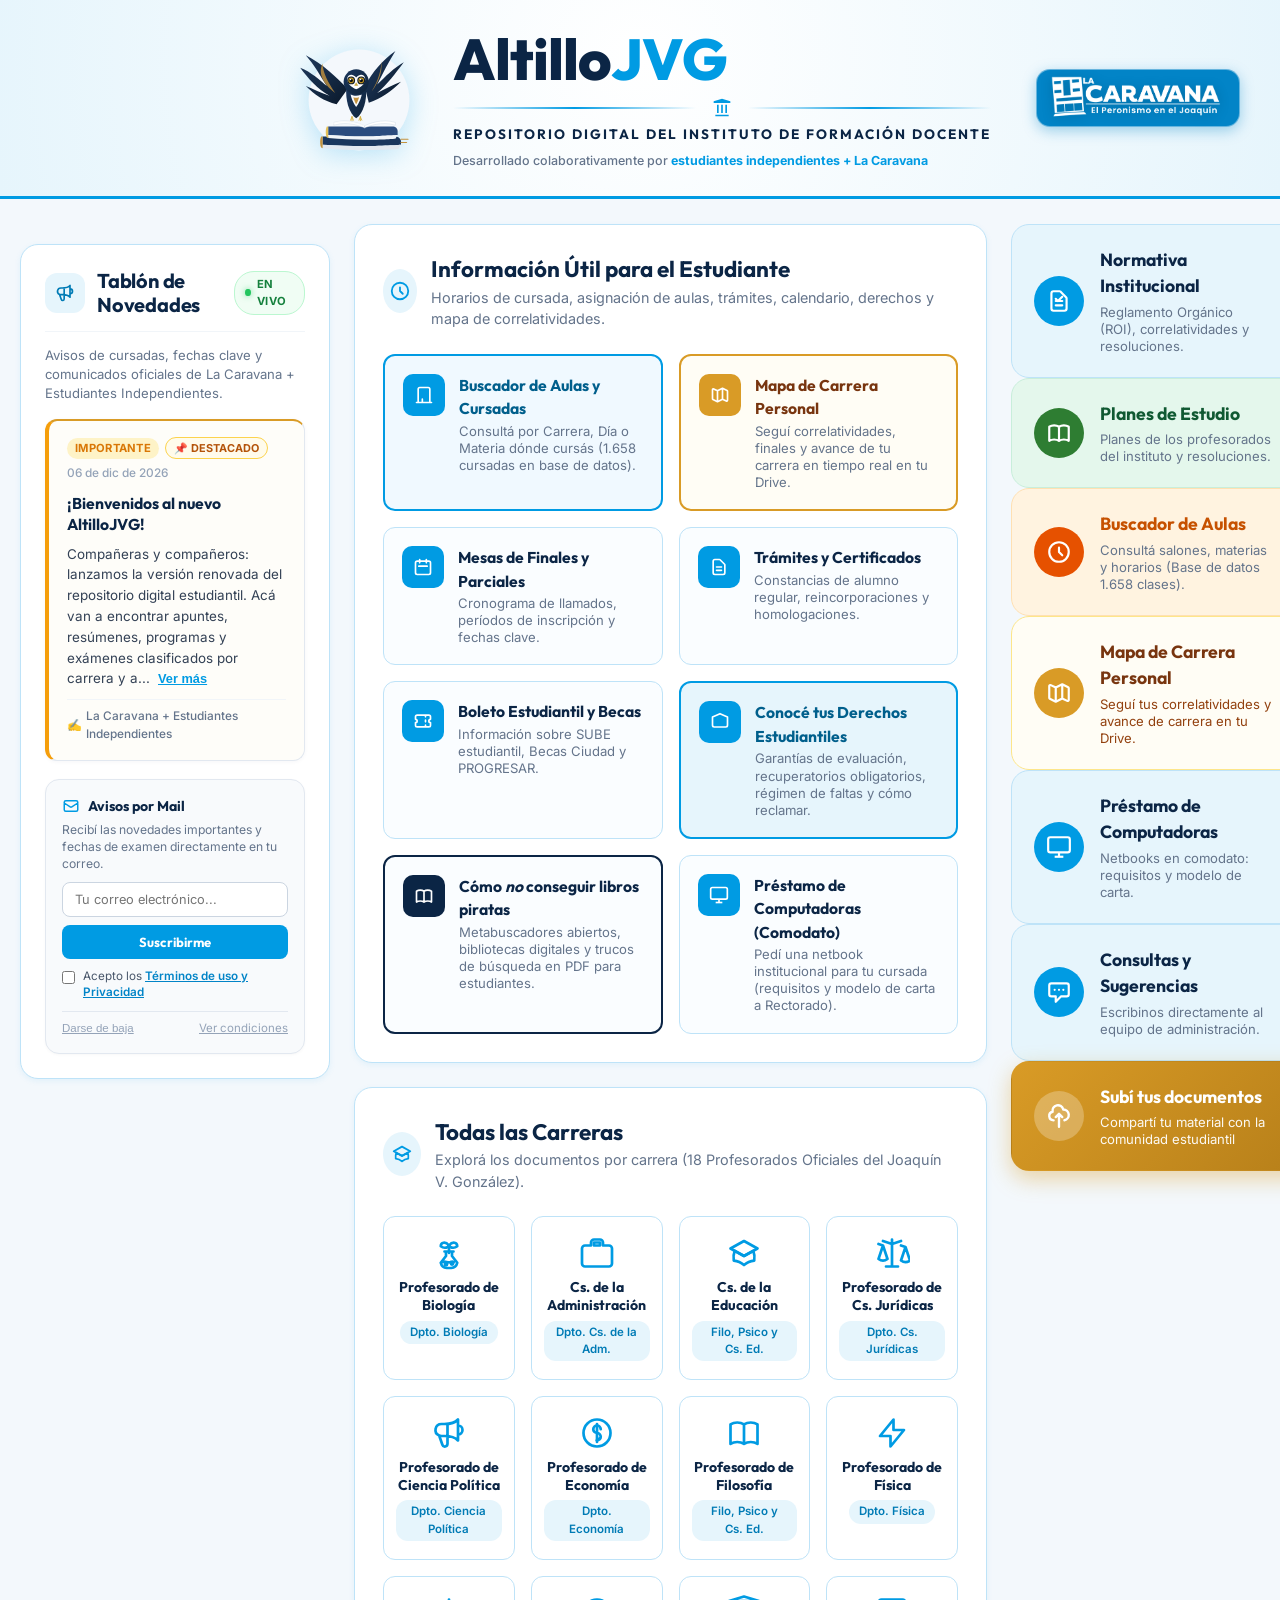
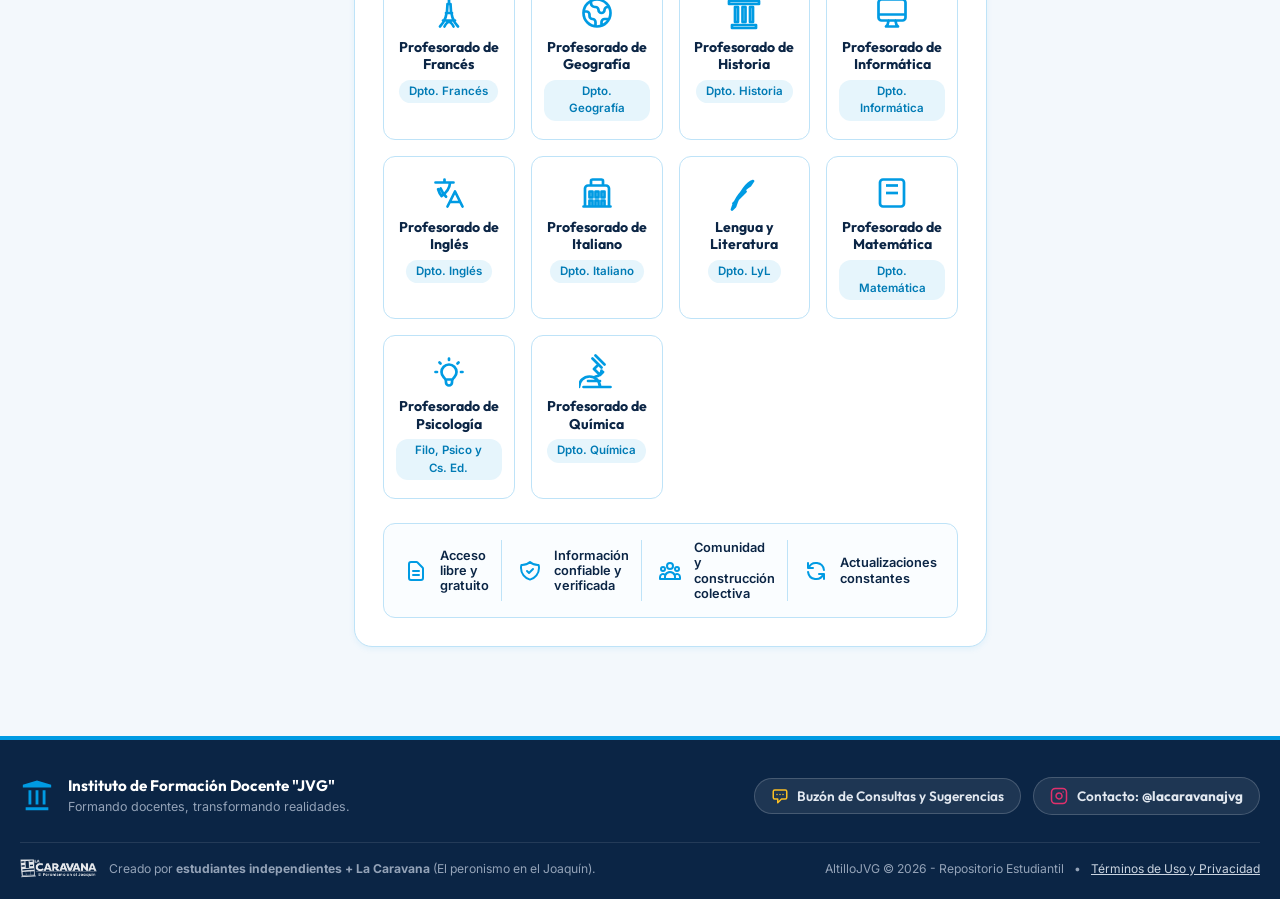
==== commit 16c23aff: "fix: mapas de carrera sin comisiones duplicadas, iconos refinados, cohesion de colores y terminos le" ====
--- a/index.html
+++ b/index.html
@@ -87,18 +87,22 @@
               <span>Avisos por Mail</span>
             </div>
             <p class="tablon-sub-desc">Recibí las novedades importantes y fechas de examen directamente en tu correo.</p>
-            <form onsubmit="handleSubscription(event, 'subEmailDesktop', 'subMsgDesktop')">
+            <form onsubmit="handleSubscription(event, 'subEmailDesktop', 'subMsgDesktop', 'subConsentDesktop')">
               <div class="tablon-sub-input-group">
                 <input type="email" id="subEmailDesktop" placeholder="Tu correo electrónico..." required class="tablon-sub-input">
                 <button type="submit" class="tablon-sub-btn">Suscribirme</button>
               </div>
+              <label style="display: flex; align-items: flex-start; gap: 8px; margin-top: 10px; font-size: 0.73rem; color: #475569; cursor: pointer; line-height: 1.35;">
+                <input type="checkbox" id="subConsentDesktop" required style="margin-top: 2px; accent-color: var(--primary-cyan); cursor: pointer;">
+                <span>Acepto los <a href="#" onclick="openTerminosModal(event)" style="color: #0284C7; text-decoration: underline; font-weight: 600;">Términos de uso y Privacidad</a></span>
+              </label>
             </form>
-            <div style="display:flex; justify-content:space-between; align-items:center; margin-top:8px;">
+            <div style="display:flex; justify-content:space-between; align-items:center; margin-top:10px; border-top: 1px solid #E2E8F0; padding-top: 8px;">
               <button type="button" onclick="handleUnsubscribe('subEmailDesktop', 'subMsgDesktop')" class="tablon-unsub-link">
                 Darse de baja
               </button>
               <a href="#" onclick="openTerminosModal(event)" class="tablon-privacy-link">
-                Privacidad de datos
+                Ver condiciones
               </a>
             </div>
             <div id="subMsgDesktop" class="sub-feedback-msg" style="display:none;"></div>
@@ -219,8 +223,8 @@
             </a>
 
             <!-- 7. Préstamo de Computadoras en Comodato -->
-            <a href="#" class="resource-box box-comodato" style="border: 2px solid #D99B26; background: #FFFDF5;">
-              <div class="resource-icon-badge" style="background: #D99B26; color: #FFFFFF;">
+            <a href="#" class="resource-box box-comodato">
+              <div class="resource-icon-badge">
                 <svg width="20" height="20" fill="none" stroke="currentColor" stroke-width="2" viewBox="0 0 24 24">
                   <rect x="2" y="3" width="20" height="14" rx="2" ry="2"></rect>
                   <line x1="8" y1="21" x2="16" y2="21"></line>
@@ -228,7 +232,7 @@
                 </svg>
               </div>
               <div>
-                <h4 class="resource-box-title" style="color: #78350F;">Préstamo de Computadoras (Comodato)</h4>
+                <h4 class="resource-box-title">Préstamo de Computadoras (Comodato)</h4>
                 <p class="resource-box-desc">Pedí una netbook institucional para tu cursada (requisitos y modelo de carta a Rectorado).</p>
               </div>
             </a>
@@ -258,7 +262,13 @@
             <!-- 1. Biología -->
             <a href="#" class="carrera-card">
               <svg class="card-icon" fill="none" stroke="currentColor" stroke-width="1.8" viewBox="0 0 24 24">
-                <path stroke-linecap="round" stroke-linejoin="round" d="M12 3v18M12 3c6 0 10 3.582 10 8a10 10 0 01-10 10c-6 0-10-5.582-10-10 0-4.418 4-8 10-8z"/>
+                <path stroke-linecap="round" stroke-linejoin="round" d="M12 7C9.5 4 6.5 5 6.5 7.5c2.5 2 5.5.5 5.5-.5z"/>
+                <path stroke-linecap="round" stroke-linejoin="round" d="M12 7c2.5-3 5.5-2 5.5.5-2.5 2-5.5.5-5.5-.5z"/>
+                <path stroke-linecap="round" stroke-linejoin="round" d="M12 7v5"/>
+                <path stroke-linecap="round" stroke-linejoin="round" d="M9 11h6M10 11v3l-3.5 4.5A4.5 4.5 0 0010.5 22h3a4.5 4.5 0 004-3.5L14 14v-3"/>
+                <path stroke-linecap="round" stroke-linejoin="round" d="M7.8 18c1.8-.8 3.5.8 5.2 0 1.2-.6 2.2 0 2.2 0"/>
+                <circle cx="10" cy="19.5" r="0.75" fill="currentColor"/>
+                <circle cx="14" cy="19" r="0.75" fill="currentColor"/>
               </svg>
               <span class="card-title">Profesorado de Biología</span>
               <span class="card-dept">Dpto. Biología</span>
@@ -304,7 +314,8 @@
             <!-- 6. Economía -->
             <a href="#" class="carrera-card">
               <svg class="card-icon" fill="none" stroke="currentColor" stroke-width="1.8" viewBox="0 0 24 24">
-                <path stroke-linecap="round" stroke-linejoin="round" d="M12 8c-1.657 0-3 .895-3 2s1.343 2 3 2 3 .895 3 2-1.343 2-3 2m0-8c1.11 0 2.08.402 2.599 1M12 8V6m0 8v2m0-6c-1.11 0-2.08-.402-2.599-1M21 12a9 9 0 11-18 0 9 9 0 0118 0z"/>
+                <circle cx="12" cy="12" r="9"/>
+                <path stroke-linecap="round" stroke-linejoin="round" d="M12 6v12M14.5 9.5c0-1.38-1.12-2.5-2.5-2.5s-2.5 1.12-2.5 2.5 1.12 2.5 2.5 2.5 2.5 1.12 2.5 2.5-1.12 2.5-2.5 2.5 2.5-1.12 2.5-2.5"/>
               </svg>
               <span class="card-title">Profesorado de Economía</span>
               <span class="card-dept">Dpto. Economía</span>
@@ -376,10 +387,7 @@
             <!-- 14. Italiano -->
             <a href="#" class="carrera-card">
               <svg class="card-icon" fill="none" stroke="currentColor" stroke-width="1.8" viewBox="0 0 24 24">
-                <g transform="rotate(-8 12 12)">
-                  <path stroke-linecap="round" stroke-linejoin="round" d="M8 21V5h8v16M8 17h8M8 13h8M8 9h8M9 5c0-2 2-3 3-3s3 1 3 3M10 21v-4M12 21v-4M14 21v-4M10 17v-4M12 17v-4M14 17v-4M10 13v-4M12 13v-4M14 13v-4"/>
-                </g>
-                <path stroke-linecap="round" stroke-linejoin="round" d="M4 21h16"/>
+                <path stroke-linecap="round" stroke-linejoin="round" d="M3 21h18M4 21V9a2 2 0 012-2h12a2 2 0 012 2v12M8 7V4a1 1 0 011-1h6a1 1 0 011 1v3M7 11h2v4H7zm4 0h2v4h-2zm4 0h2v4h-2zm-8 6h2v4H7zm4 0h2v4h-2zm4 0h2v4h-2z"/>
               </svg>
               <span class="card-title">Profesorado de Italiano</span>
               <span class="card-dept">Dpto. Italiano</span>
@@ -417,7 +425,7 @@
             <!-- 18. Química -->
             <a href="#" class="carrera-card">
               <svg class="card-icon" fill="none" stroke="currentColor" stroke-width="1.8" viewBox="0 0 24 24">
-                <path stroke-linecap="round" stroke-linejoin="round" d="M19.428 15.428a2 2 0 00-1.022-.547l-2.387-.477a6 6 0 00-3.86.517l-.318.158a6 6 0 01-3.86.517L5.605 15.12a2 2 0 00-1.806.547M8 4h8l-1 5.5a4 4 0 01-1.5 2.7l-1.5 1.1a4 4 0 01-4 0l-1.5-1.1A4 4 0 016 9.5L5 4h3z"/>
+                <path stroke-linecap="round" stroke-linejoin="round" d="M6 18h8M3 22h18M14 22a7 7 0 10-14 0M9 3l6 6M11 1l6 6M12 8l-2 2 4 4 2-2M11 15a4 4 0 004-4"/>
               </svg>
               <span class="card-title">Profesorado de Química</span>
               <span class="card-dept">Dpto. Química</span>
@@ -495,18 +503,22 @@
                 <span>Avisos por Mail</span>
               </div>
               <p class="tablon-sub-desc">Recibí las novedades importantes y fechas de examen directamente en tu correo.</p>
-              <form onsubmit="handleSubscription(event, 'subEmailMobile', 'subMsgMobile')">
+              <form onsubmit="handleSubscription(event, 'subEmailMobile', 'subMsgMobile', 'subConsentMobile')">
                 <div class="tablon-sub-input-group">
                   <input type="email" id="subEmailMobile" placeholder="Tu correo electrónico..." required class="tablon-sub-input">
                   <button type="submit" class="tablon-sub-btn">Suscribirme</button>
                 </div>
+                <label style="display: flex; align-items: flex-start; gap: 8px; margin-top: 10px; font-size: 0.73rem; color: #475569; cursor: pointer; line-height: 1.35;">
+                  <input type="checkbox" id="subConsentMobile" required style="margin-top: 2px; accent-color: var(--primary-cyan); cursor: pointer;">
+                  <span>Acepto los <a href="#" onclick="openTerminosModal(event)" style="color: #0284C7; text-decoration: underline; font-weight: 600;">Términos de uso y Privacidad</a></span>
+                </label>
               </form>
-              <div style="display:flex; justify-content:space-between; align-items:center; margin-top:8px;">
+              <div style="display:flex; justify-content:space-between; align-items:center; margin-top:10px; border-top: 1px solid #E2E8F0; padding-top: 8px;">
                 <button type="button" onclick="handleUnsubscribe('subEmailMobile', 'subMsgMobile')" class="tablon-unsub-link">
                   Darse de baja
                 </button>
                 <a href="#" onclick="openTerminosModal(event)" class="tablon-privacy-link">
-                  Privacidad de datos
+                  Ver condiciones
                 </a>
               </div>
               <div id="subMsgMobile" class="sub-feedback-msg" style="display:none;"></div>
@@ -746,7 +758,7 @@
         <span>AltilloJVG © 2026 - Repositorio Estudiantil</span>
         <span>•</span>
         <a href="#" onclick="openTerminosModal(event)" style="color:#CBD5E1; text-decoration:underline; font-size:0.75rem;">
-          Términos, Privacidad y Deslinde Legal
+          Términos de Uso y Privacidad
         </a>
       </div>
     </div>
@@ -1069,8 +1081,8 @@
        ========================================================================== -->
   <div class="modal-overlay" id="mapaCarreraModal">
     <div class="modal-container" style="max-width: 620px; width: 95%;">
-      <div class="modal-header" style="background: linear-gradient(135deg, #0B2545 0%, #134074 100%);">
-        <h3 class="modal-header-title" style="display: flex; align-items: center; gap: 8px;">
+      <div class="modal-header">
+        <h3 class="modal-header-title">
           <svg width="22" height="22" fill="none" stroke="currentColor" stroke-width="2" viewBox="0 0 24 24">
             <path stroke-linecap="round" stroke-linejoin="round" d="M9 20l-5.447-2.724A1 1 0 013 16.382V5.618a1 1 0 011.447-.894L9 7m0 13l6-3m-6 3V7m6 10l4.553 2.276A1 1 0 0021 18.382V7.618a1 1 0 00-.553-.894L15 4m0 13V4m0 0L9 7"/>
           </svg>
@@ -1081,38 +1093,30 @@
 
       <div class="modal-body" style="padding: 24px;">
         <div style="text-align: center; margin-bottom: 20px;">
-          <span style="font-size: 0.72rem; font-weight: 800; background: #FEF3C7; color: #92400E; padding: 4px 12px; border-radius: 20px; text-transform: uppercase; border: 1px solid #FDE68A;">
-            La Caravana + Estudiantes Independientes (Lista 90)
-          </span>
-          <h4 style="font-size: 1.25rem; font-weight: 800; color: #0B2545; margin-top: 10px; margin-bottom: 6px;">
-            Seguí tu trayectoria académica en tiempo real
+          <h4 style="font-size: 1.15rem; font-weight: 800; color: #0B2545; margin-bottom: 6px;">
+            Seguí tus correlatividades y porcentaje de avance
           </h4>
-          <p style="font-size: 0.84rem; color: #64748B; line-height: 1.5;">
-            Controlá tus correlatividades, finales adeudados y porcentaje de carrera completada con nuestra planilla automatizada sin errores.
+          <p style="font-size: 0.85rem; color: #64748B; max-width: 480px; margin: 0 auto; line-height: 1.5;">
+            Descargá la plantilla Excel interactiva oficial de tu profesorado o subila a tu Google Drive para marcar las cursadas y finales con menús desplegables en tiempo real.
           </p>
         </div>
 
-        <!-- Selector de Carrera -->
-        <div class="form-group" style="margin-bottom: 18px;">
-          <label class="form-label" style="font-weight: 700; font-size: 0.85rem; color: #334155; display: block; margin-bottom: 6px;">Seleccioná tu Carrera o Profesorado:</label>
-          <select class="form-select" id="selectMapaCarrera" style="font-weight: 600; padding: 10px 14px; border: 1.5px solid #CBD5E1; border-radius: 10px; width: 100%;">
-            <option value="">-- Seleccioná tu profesorado --</option>
+        <!-- Selector de Carrera para Descarga Directa -->
+        <div style="background: #F8FAFC; border: 1.5px solid #CBD5E1; border-radius: 12px; padding: 16px; margin-bottom: 20px;">
+          <label class="form-label" style="font-weight: 700; color: #0B2545; margin-bottom: 8px; display: block;">
+            Seleccioná tu Carrera o Profesorado:
+          </label>
+          <select id="selectMapaCarrera" class="form-select" style="width: 100%; padding: 10px 14px; border-radius: 8px; border: 1.5px solid #94A3B8; font-weight: 600; font-size: 0.9rem; color: #0B2545; background-color: #FFFFFF;">
+            <option value="">-- Elegí tu profesorado --</option>
           </select>
-        </div>
-
-        <!-- Desplegable "¿Cómo usarlo?" -->
-        <div style="margin-bottom: 20px; border: 1px solid #E2E8F0; border-radius: 12px; overflow: hidden; background: #F8FAFC;">
-          <button type="button" id="btnToggleInstrucciones" style="width: 100%; text-align: left; padding: 12px 16px; font-weight: 700; font-size: 0.86rem; color: #0284C7; background: #F0F9FF; border: none; cursor: pointer; display: flex; justify-content: space-between; align-items: center;">
-            <span>📖 ¿Cómo usarlo y guardarlo en tu Google Drive?</span>
-            <span class="toggle-arrow" style="font-size: 0.8rem;">▼</span>
-          </button>
-          <div id="instruccionesContent" class="hidden" style="padding: 16px; font-size: 0.82rem; color: #475569; line-height: 1.6;">
-            <ol style="margin-left: 18px; list-style-type: decimal; space-y: 6px;">
-              <li><strong>Descargá el archivo:</strong> Hacé clic en el botón <em>"Descargar Planilla Excel (.xlsx)"</em>.</li>
-              <li><strong>Subilo a tu Drive:</strong> Entrá a tu cuenta de Google Drive, tocá <em>"+ Nuevo"</em> y subí la planilla.</li>
-              <li><strong>Abrilo con Sheets:</strong> Hacé clic derecho sobre el archivo en Drive ➔ <em>"Abrir con"</em> ➔ <em>"Hojas de cálculo de Google"</em>.</li>
-              <li><strong>Cargá tus materias:</strong> Completá con <em>"SÍ"</em> las materias con cursada regular y los finales aprobados.</li>
-              <li><strong>Fórmulas automáticas:</strong> El panel calcula qué materias podés cursar el próximo cuatrimestre y tu % exacto de avance.</li>
+
+          <!-- Vista previa rápida de características del mapa -->
+          <div style="margin-top: 14px; font-size: 0.8rem; color: #475569; line-height: 1.5;">
+            <div style="font-weight: 700; color: #0284C7; margin-bottom: 4px;">✨ Incluye en la plantilla:</div>
+            <ol style="margin-left: 18px; margin-bottom: 0;">
+              <li>Menús desplegables nativos (<strong>SI / NO</strong>) por materia.</li>
+              <li>Fórmulas automáticas de materias regulares y aprobadas.</li>
+              <li>Cálculo en vivo de <strong>% de carrera aprobada</strong>.</li>
             </ol>
           </div>
         </div>
@@ -1139,8 +1143,8 @@
        ========================================================================== -->
   <div class="modal-overlay" id="feedbackModal">
     <div class="modal-container" style="max-width: 540px; width: 95%;">
-      <div class="modal-header" style="background: linear-gradient(135deg, #0B2545 0%, #134074 100%);">
-        <h3 class="modal-header-title" style="display: flex; align-items: center; gap: 8px;">
+      <div class="modal-header">
+        <h3 class="modal-header-title">
           <svg width="20" height="20" fill="none" stroke="currentColor" stroke-width="2" viewBox="0 0 24 24">
             <path stroke-linecap="round" stroke-linejoin="round" d="M8 10h.01M12 10h.01M16 10h.01M9 16H5a2 2 0 01-2-2V6a2 2 0 012-2h14a2 2 0 012 2v8a2 2 0 01-2 2h-5l-5 5v-5z"/>
           </svg>
@@ -1174,7 +1178,7 @@
             <label style="font-size: 0.8rem; font-weight: 700; color: #334155; display: block; margin-bottom: 4px;">Mensaje * :</label>
             <textarea id="feedbackMensaje" rows="4" required placeholder="Escribí aquí tu mensaje detallado..." style="width: 100%; padding: 9px 12px; border: 1.5px solid #CBD5E1; border-radius: 8px; font-size: 0.85rem; resize: vertical;"></textarea>
           </div>
-          <button type="submit" style="background: linear-gradient(135deg, #0B2545 0%, #009BE3 100%); color: #FFF; font-weight: 700; padding: 12px; border-radius: 10px; border: none; cursor: pointer; font-size: 0.9rem; margin-top: 4px; box-shadow: 0 4px 12px rgba(0,155,227,0.2);">
+          <button type="submit" style="background: var(--primary-cyan); color: #FFF; font-weight: 700; padding: 12px; border-radius: 10px; border: none; cursor: pointer; font-size: 0.9rem; margin-top: 4px; box-shadow: 0 4px 12px rgba(0,155,227,0.25);">
             ✉️ Enviar Mensaje
           </button>
         </form>
@@ -1186,44 +1190,56 @@
        MODAL: TÉRMINOS Y CONDICIONES / POLÍTICA DE PRIVACIDAD
        ========================================================================== -->
   <div class="modal-overlay" id="terminosModal">
-    <div class="modal-container" style="max-width: 680px; width: 95%;">
-      <div class="modal-header" style="background: linear-gradient(135deg, #0B2545 0%, #134074 100%);">
-        <h3 class="modal-header-title" style="display: flex; align-items: center; gap: 8px;">
-          <svg width="20" height="20" fill="none" stroke="currentColor" stroke-width="2" viewBox="0 0 24 24">
+    <div class="modal-container" style="max-width: 720px; width: 95%;">
+      <div class="modal-header">
+        <h3 class="modal-header-title">
+          <svg width="22" height="22" fill="none" stroke="currentColor" stroke-width="2" viewBox="0 0 24 24">
             <path stroke-linecap="round" stroke-linejoin="round" d="M9 12l2 2 4-4m5.618-4.016A11.955 11.955 0 0112 2.944a11.955 11.955 0 01-8.618 3.04A12.02 12.02 0 003 9c0 5.591 3.824 10.29 9 11.622 5.176-1.332 9-6.03 9-11.622 0-1.042-.133-2.052-.382-3.016z"/>
           </svg>
-          Términos, Privacidad y Deslinde Legal
+          Términos de Uso y Política de Privacidad
         </h3>
         <button class="modal-close-btn" id="closeTerminosModalBtn">&times;</button>
       </div>
-      <div class="modal-body" style="padding: 24px; font-size: 0.83rem; color: #334155; line-height: 1.6;">
-        <div style="background: #F0F9FF; border-left: 4px solid #009BE3; padding: 12px 14px; border-radius: 6px; margin-bottom: 16px;">
-          <strong style="color: #0369A1; display: block; margin-bottom: 2px;">Compromiso con la Comunidad Estudiantil</strong>
-          AltilloJVG es una plataforma comunitaria, autogestionada, 100% gratuita y sin fines de lucro desarrollada por <strong>estudiantes independientes y La Caravana</strong> para el ISP "Joaquín V. González".
-        </div>
-
-        <h4 style="font-size: 0.95rem; font-weight: 700; color: #0B2545; margin-top: 14px; margin-bottom: 4px;">1. Protección y No Venta de Datos Personales</h4>
+      <div class="modal-body" style="padding: 24px; font-size: 0.84rem; color: #334155; line-height: 1.6; max-height: 75vh; overflow-y: auto;">
+        
+        <div style="background: #F0F9FF; border-left: 4px solid #009BE3; padding: 12px 14px; border-radius: 6px; margin-bottom: 18px;">
+          <strong style="color: #0369A1; display: block; margin-bottom: 2px; font-size: 0.88rem;">Marco Jurídico e Institucional</strong>
+          Los presentes Términos y Condiciones de Uso y Políticas de Tratamiento de Datos Personales rigen el acceso y la utilización del portal digital <strong>AltilloJVG</strong>, de conformidad con lo previsto por la <strong>Ley Nacional N° 25.326 de Protección de los Datos Personales</strong>, la <strong>Ley de Educación Superior N° 24.521</strong> y las garantías consagradas en la Constitución de la República Argentina.
+        </div>
+
+        <h4 style="font-size: 0.92rem; font-weight: 700; color: #0B2545; margin-top: 14px; margin-bottom: 4px;">Artículo 1. Naturaleza Jurídica y Finalidad del Proyecto</h4>
         <p>
-          Los correos electrónicos ingresados voluntariamente a través del formulario de notificaciones se utilizan <strong>exclusivamente para enviar avisos institucionales, fechas de exámenes y comunicados del tablón</strong>. La plataforma <strong>no vende, no comercializa, no cede ni transfiere ningún dato personal a terceros</strong> bajo ninguna circunstancia. Cualquier usuario puede darse de baja de forma inmediata en cualquier momento haciendo clic en "Darse de baja".
+          AltilloJVG es una iniciativa digital comunitaria, de libre acceso, abierta y sin fines de lucro, impulsada y autogestionada conjuntamente por <strong>estudiantes independientes y la agrupación estudiantil La Caravana</strong> del Instituto Superior del Profesorado "Joaquín V. González". Su objeto exclusivo es facilitar el acceso democrático al material de estudio, optimizar la organización académica y propiciar la colaboración pedagógica horizontal entre pares.
         </p>
 
-        <h4 style="font-size: 0.95rem; font-weight: 700; color: #0B2545; margin-top: 14px; margin-bottom: 4px;">2. Ausencia de Financiamiento Externo</h4>
+        <h4 style="font-size: 0.92rem; font-weight: 700; color: #0B2545; margin-top: 14px; margin-bottom: 4px;">Artículo 2. Tratamiento y Protección de Datos Personales (Ley N° 25.326)</h4>
         <p>
-          Este espacio no cuenta con financiamiento estatal, partidario rentado ni publicitario comercial. Funciona íntegramente sobre una arquitectura de costo cero (Zero-Cost Stack) sostenida por el trabajo militante y voluntario de estudiantes para garantizar el acceso democrático al material de estudio.
+          <strong>2.1. Consentimiento Informado y Finalidad:</strong> La recolección de casillas de correo electrónico a través de los formularios de suscripción a novedades se realiza con el consentimiento libre y expreso del usuario, destinándose de manera estricta y exclusiva al envío de avisos institucionales, fechas de examen, inscripciones y comunicados del tablón estudiantil.
         </p>
-
-        <h4 style="font-size: 0.95rem; font-weight: 700; color: #0B2545; margin-top: 14px; margin-bottom: 4px;">3. Material Pedagógico y Propiedad Intelectual</h4>
         <p>
-          Los resúmenes, programas, guías y exámenes compartidos en el repositorio tienen fines <strong>estrictamente educativos y de apoyo pedagógico entre pares</strong>, amparados en el derecho al estudio y a la educación pública. No se cobra por ninguna descarga. Los archivos son aportados por la propia comunidad estudiantil bajo su exclusiva responsabilidad.
+          <strong>2.2. Prohibición Absoluta de Comercialización y Cesión:</strong> Queda terminantemente prohibida cualquier forma de venta, arrendamiento, cesión, intercambio o transferencia total o parcial de las direcciones de correo electrónico o información recabada a favor de personas físicas, jurídicas, partidos políticos o empresas comerciales de cualquier índole.
         </p>
-
-        <h4 style="font-size: 0.95rem; font-weight: 700; color: #0B2545; margin-top: 14px; margin-bottom: 4px;">4. Deslinde de Responsabilidad Institucional</h4>
         <p>
-          AltilloJVG es un canal estudiantil complementario y <strong>no reemplaza los medios oficiales del Instituto Superior del Profesorado "Joaquín V. González"</strong> (portal web oficial, cartelera institucional ni sistema SIU Guaraní). Los horarios, asignaciones de aulas y cronogramas se publican a título orientativo; ante cualquier duda o discrepancia, prevalecen las resoluciones de Rectorado y Consejo Directivo.
+          <strong>2.3. Derecho de Acceso, Rectificación y Supresión Definitiva (Habeas Data):</strong> El titular de los datos podrá en cualquier momento, de forma irrestricta y gratuita, ejercer su derecho de desuscripción y eliminación inmediata de la base de datos automatizada utilizando el enlace "Darse de baja" disponible en la plataforma.
         </p>
 
-        <div style="text-align: center; margin-top: 20px; padding-top: 14px; border-top: 1px solid #E2E8F0;">
-          <button type="button" onclick="closeTerminosModal()" style="background: #0B2545; color: #FFF; font-weight: 700; padding: 10px 24px; border-radius: 8px; border: none; cursor: pointer; font-size: 0.85rem;">
+        <h4 style="font-size: 0.92rem; font-weight: 700; color: #0B2545; margin-top: 14px; margin-bottom: 4px;">Artículo 3. Ausencia de Fines de Lucro y Gratuidad Absoluta</h4>
+        <p>
+          La plataforma opera bajo un modelo de arquitectura tecnológica de costo cero (Zero-Cost Stack) sostenido por el trabajo voluntario estudiantil. El acceso, la navegación, la visualización, la carga y la descarga de la totalidad de los recursos son y serán siempre 100% gratuitos. AltilloJVG no percibe financiamiento estatal, subsidios gubernamentales ni contraprestaciones publicitarias comerciales.
+        </p>
+
+        <h4 style="font-size: 0.92rem; font-weight: 700; color: #0B2545; margin-top: 14px; margin-bottom: 4px;">Artículo 4. Propiedad Intelectual y Fines Exclusivamente Educativos</h4>
+        <p>
+          Los programas de cátedra, apuntes de clase, guías de lectura, parciales resueltos y resúmenes compartidos en el repositorio digital son aportados de forma colaborativa por miembros de la comunidad con fines de estudio personal, investigación y apoyo pedagógico, amparados por los principios del derecho a la educación pública y el uso legítimo con fines formativos.
+        </p>
+
+        <h4 style="font-size: 0.92rem; font-weight: 700; color: #0B2545; margin-top: 14px; margin-bottom: 4px;">Artículo 5. Independencia y Carácter Orientativo de la Información</h4>
+        <p>
+          AltilloJVG es una herramienta estudiantil independiente y <strong>no reemplaza los canales ni sistemas administrativos oficiales del Instituto Superior del Profesorado "Joaquín V. González"</strong> (tales como el portal institucional web, la Secretaría del Instituto, Bedelía ni el sistema SIU Guaraní). La información sobre asignación de aulas, correlatividades y calendarios se publica con fines meramente informativos y orientativos; ante cualquier duda o divergencia, prevalecerán siempre los actos administrativos y resoluciones emanadas de los órganos directivos oficiales del Instituto.
+        </p>
+
+        <div style="text-align: center; margin-top: 22px; padding-top: 16px; border-top: 1px solid #E2E8F0;">
+          <button type="button" onclick="closeTerminosModal()" style="background: var(--primary-cyan); color: #FFF; font-weight: 700; padding: 11px 28px; border-radius: 10px; border: none; cursor: pointer; font-size: 0.88rem; box-shadow: 0 4px 12px rgba(0,155,227,0.25);">
             Entendido y Aceptar
           </button>
         </div>
@@ -1231,17 +1247,17 @@
     </div>
   </div>
 
-  <!-- Scripts JavaScript con Cache Buster v=105 -->
-  <script src="data/resources_data.js?v=105"></script>
-  <script src="data/derechos_data.js?v=105"></script>
-  <script src="data/libros_guia_data.js?v=105"></script>
-  <script src="data/aulas_data.js?v=105"></script>
-  <script src="js/main.js?v=105"></script>
-  <script src="js/upload_form.js?v=105"></script>
-  <script src="js/aulas_search.js?v=105"></script>
-  <script src="js/materiales_explorer.js?v=105"></script>
-  <script src="js/mapa_carrera.js?v=105"></script>
-  <script src="js/news.js?v=105"></script>
+  <!-- Scripts JavaScript con Cache Buster v=106 -->
+  <script src="data/resources_data.js?v=106"></script>
+  <script src="data/derechos_data.js?v=106"></script>
+  <script src="data/libros_guia_data.js?v=106"></script>
+  <script src="data/aulas_data.js?v=106"></script>
+  <script src="js/main.js?v=106"></script>
+  <script src="js/upload_form.js?v=106"></script>
+  <script src="js/aulas_search.js?v=106"></script>
+  <script src="js/materiales_explorer.js?v=106"></script>
+  <script src="js/mapa_carrera.js?v=106"></script>
+  <script src="js/news.js?v=106"></script>
 
   <!-- Controlador Inmediato de Vistas Móviles (Herramientas, Altillo, Novedades) -->
   <script>
--- a/css/styles.css
+++ b/css/styles.css
@@ -594,6 +594,36 @@
 
 .side-card.mapa-carrera .side-card-desc {
   color: #92400E;
+}
+
+/* Tarjeta Comodato de Computadoras */
+.side-card.comodato {
+  background-color: var(--card-blue-bg);
+  border-color: #BEE3F8;
+}
+
+.side-card.comodato .side-card-icon {
+  background-color: var(--primary-cyan);
+  color: #FFFFFF;
+}
+
+.side-card.comodato .side-card-title {
+  color: var(--primary-navy);
+}
+
+/* Tarjeta Feedback / Consultas y Sugerencias */
+.side-card.feedback {
+  background-color: var(--card-blue-bg);
+  border-color: #BEE3F8;
+}
+
+.side-card.feedback .side-card-icon {
+  background-color: var(--primary-cyan);
+  color: #FFFFFF;
+}
+
+.side-card.feedback .side-card-title {
+  color: var(--primary-navy);
 }
 
 /* Tarjeta CTA Móvil Ir al Tablón (solo en mobile / tablets) */
@@ -1438,12 +1468,15 @@
 
 .tablon-sub-input-group {
   display: flex;
-  gap: 6px;
+  flex-direction: column;
+  gap: 8px;
+  width: 100%;
 }
 
 .tablon-sub-input {
-  flex: 1;
-  padding: 8px 12px;
+  width: 100%;
+  box-sizing: border-box;
+  padding: 9px 12px;
   font-size: 0.8rem;
   border: 1px solid #CBD5E1;
   border-radius: 8px;
@@ -1458,8 +1491,10 @@
 }
 
 .tablon-sub-btn {
-  padding: 8px 12px;
-  font-size: 0.78rem;
+  width: 100%;
+  box-sizing: border-box;
+  padding: 9px 12px;
+  font-size: 0.82rem;
   font-weight: 700;
   font-family: var(--font-heading);
   background: var(--primary-cyan);
@@ -1467,7 +1502,10 @@
   border: none;
   border-radius: 8px;
   cursor: pointer;
-  white-space: nowrap;
+  display: flex;
+  justify-content: center;
+  align-items: center;
+  gap: 6px;
   transition: background 0.2s ease, transform 0.15s ease;
 }
 
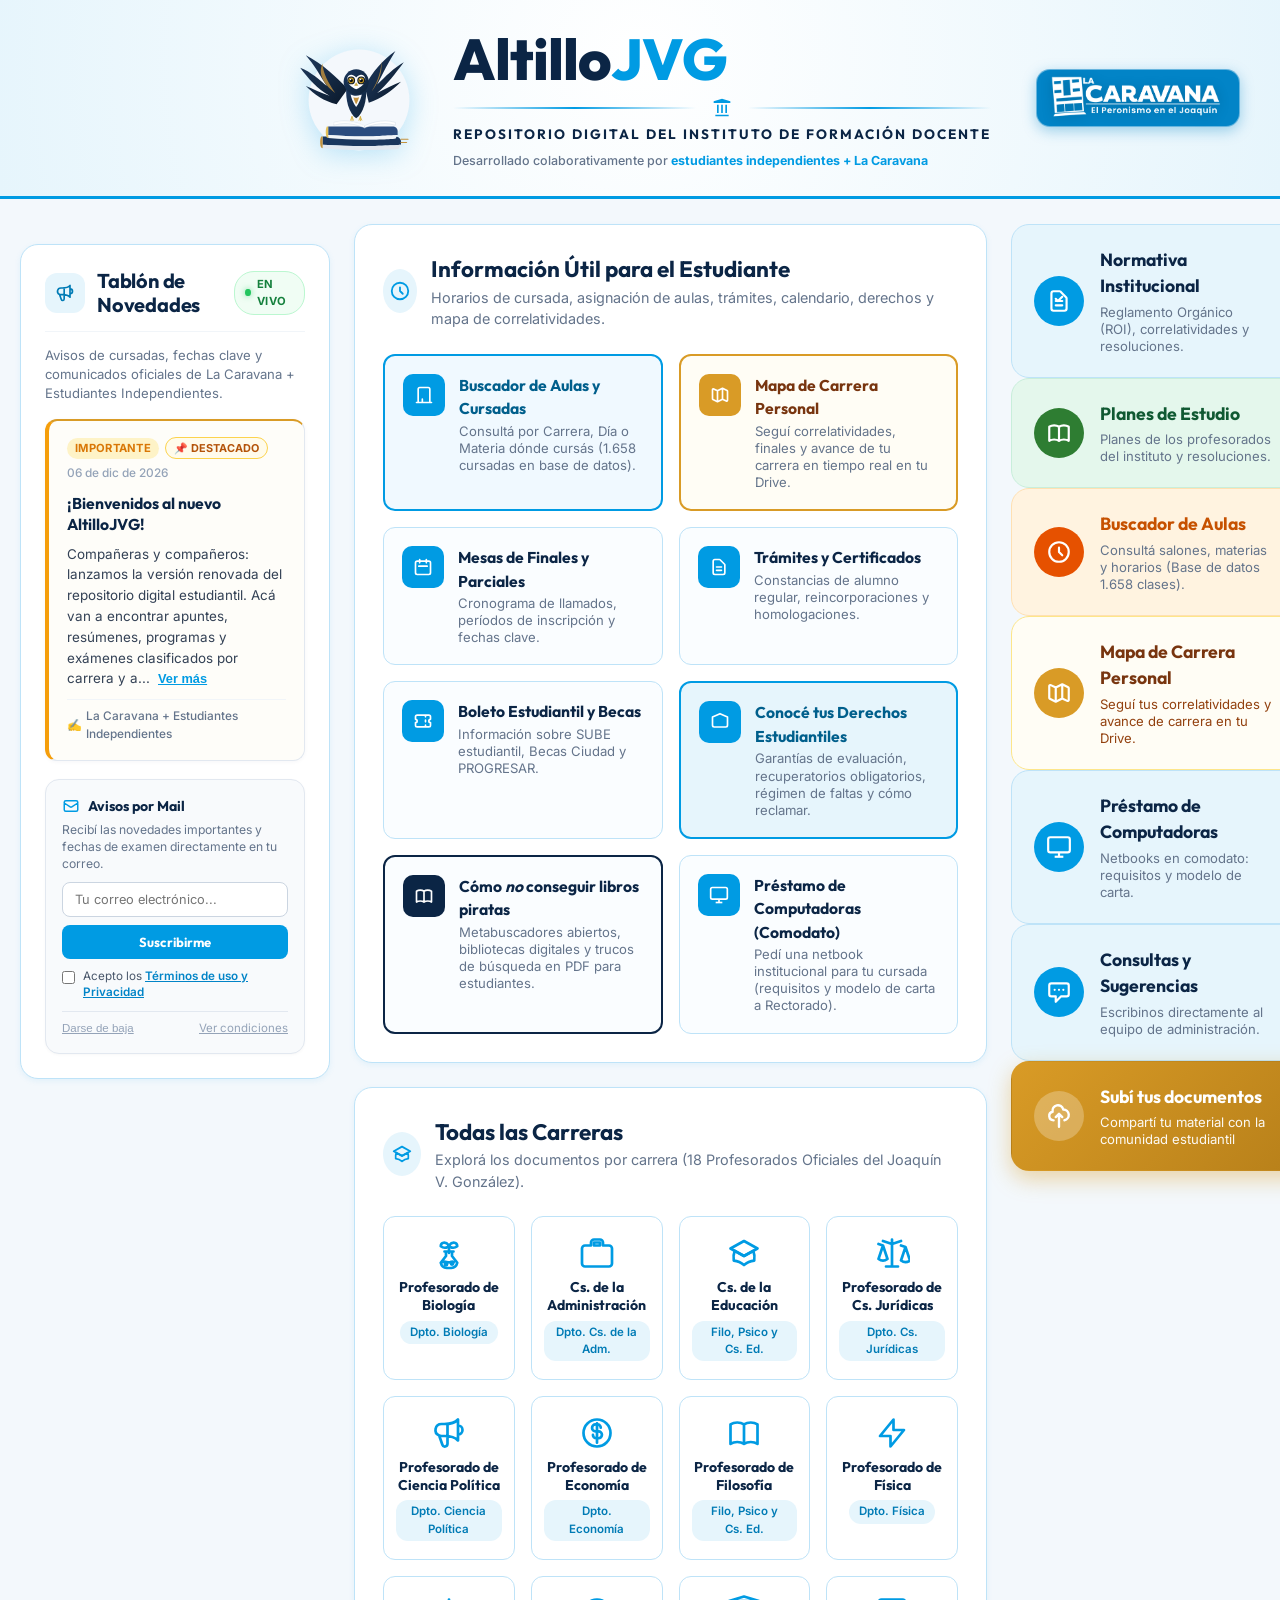
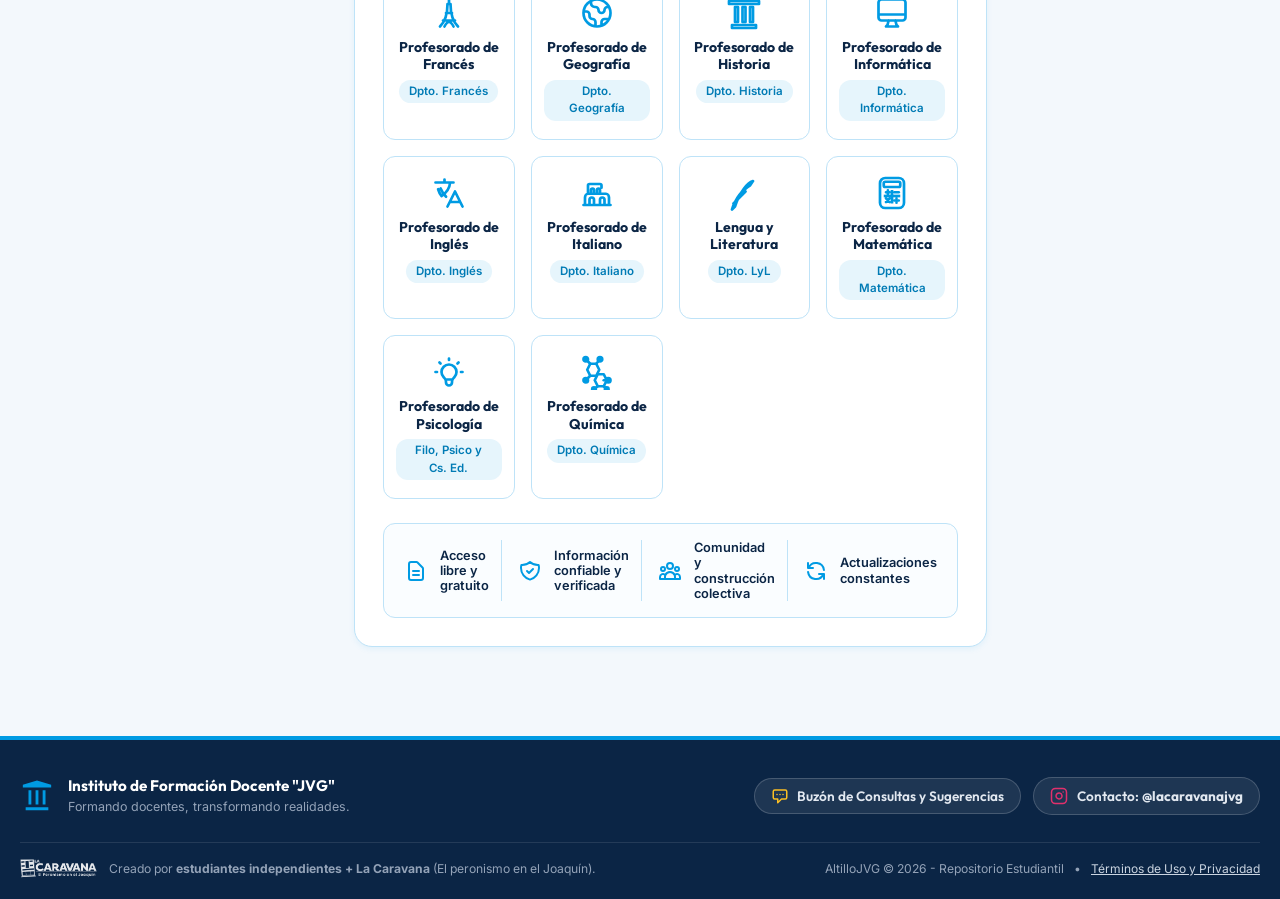
==== commit 6e21cc6e: "fix: planes de carrera canonicos curados, iconos perfeccionados, modal de descarga condicional, guia" ====
--- a/index.html
+++ b/index.html
@@ -11,6 +11,14 @@
   <link rel="icon" type="image/svg+xml" href="assets/logo-owl.svg">
 </head>
 <body>
+
+  <!-- Banner Global de Alerta Urgente (Configurable desde Panel Admin) -->
+  <div id="urgentAlertBanner" style="display: none; background: #DC2626; color: #FFFFFF; font-weight: 700; font-size: 0.85rem; padding: 10px 16px; text-align: center; box-shadow: 0 2px 8px rgba(220,38,38,0.25); z-index: 1000; position: relative;">
+    <div style="max-width: 1200px; margin: 0 auto; display: flex; align-items: center; justify-content: center; gap: 8px; flex-wrap: wrap;">
+      <span>🚨</span>
+      <span id="urgentAlertText"></span>
+    </div>
+  </div>
 
   <!-- ==========================================================================
        1. BANNER PRINCIPAL (Hero Header)
@@ -315,7 +323,7 @@
             <a href="#" class="carrera-card">
               <svg class="card-icon" fill="none" stroke="currentColor" stroke-width="1.8" viewBox="0 0 24 24">
                 <circle cx="12" cy="12" r="9"/>
-                <path stroke-linecap="round" stroke-linejoin="round" d="M12 6v12M14.5 9.5c0-1.38-1.12-2.5-2.5-2.5s-2.5 1.12-2.5 2.5 1.12 2.5 2.5 2.5 2.5 1.12 2.5 2.5-1.12 2.5-2.5 2.5 2.5-1.12 2.5-2.5"/>
+                <path stroke-linecap="round" stroke-linejoin="round" d="M12 5.5v13M14.5 8.5a2.2 2.2 0 00-2.2-2.2H11a2.3 2.3 0 000 4.6h2a2.3 2.3 0 010 4.6h-1.5a2.2 2.2 0 01-2.2-2.2"/>
               </svg>
               <span class="card-title">Profesorado de Economía</span>
               <span class="card-dept">Dpto. Economía</span>
@@ -387,7 +395,7 @@
             <!-- 14. Italiano -->
             <a href="#" class="carrera-card">
               <svg class="card-icon" fill="none" stroke="currentColor" stroke-width="1.8" viewBox="0 0 24 24">
-                <path stroke-linecap="round" stroke-linejoin="round" d="M3 21h18M4 21V9a2 2 0 012-2h12a2 2 0 012 2v12M8 7V4a1 1 0 011-1h6a1 1 0 011 1v3M7 11h2v4H7zm4 0h2v4h-2zm4 0h2v4h-2zm-8 6h2v4H7zm4 0h2v4h-2zm4 0h2v4h-2z"/>
+                <path stroke-linecap="round" stroke-linejoin="round" d="M3 20h18M4 20v-5c0-1.5 1-2.5 2-2.5h12c1 0 2 1 2 2.5v5M6 12.5V7c0-.5.5-1 1-1h7c.5 0 1 .5 1 1v1.5M7 19v-2.5a1.5 1.5 0 013 0V19M14 19v-2.5a1.5 1.5 0 013 0V19M8 11.5V10a1 1 0 012 0v1.5M12 11.5V10a1 1 0 012 0v1.5"/>
               </svg>
               <span class="card-title">Profesorado de Italiano</span>
               <span class="card-dept">Dpto. Italiano</span>
@@ -405,9 +413,14 @@
             <!-- 16. Matemática -->
             <a href="#" class="carrera-card">
               <svg class="card-icon" fill="none" stroke="currentColor" stroke-width="1.8" viewBox="0 0 24 24">
-                <rect x="4" y="3" width="16" height="18" rx="2"/>
-                <line x1="8" y1="7" x2="16" y2="7"/>
-                <line x1="8" y1="12" x2="16" y2="12"/>
+                <rect x="4" y="2" width="16" height="20" rx="3.5"/>
+                <rect x="6.5" y="4.5" width="11" height="3.5" rx="1"/>
+                <line x1="6.5" y1="14" x2="17.5" y2="14"/>
+                <line x1="12" y1="10" x2="12" y2="19"/>
+                <path stroke-linecap="round" d="M8 11.5h2.5M9.25 10.25v2.5"/>
+                <path stroke-linecap="round" d="M13.5 11.5h3"/>
+                <path stroke-linecap="round" d="M8 15.5l2.5 2.5M10.5 15.5l-2.5 2.5"/>
+                <path stroke-linecap="round" d="M13.5 17h3M15 15.5v.01M15 18.5v.01"/>
               </svg>
               <span class="card-title">Profesorado de Matemática</span>
               <span class="card-dept">Dpto. Matemática</span>
@@ -425,7 +438,20 @@
             <!-- 18. Química -->
             <a href="#" class="carrera-card">
               <svg class="card-icon" fill="none" stroke="currentColor" stroke-width="1.8" viewBox="0 0 24 24">
-                <path stroke-linecap="round" stroke-linejoin="round" d="M6 18h8M3 22h18M14 22a7 7 0 10-14 0M9 3l6 6M11 1l6 6M12 8l-2 2 4 4 2-2M11 15a4 4 0 004-4"/>
+                <polygon points="7.5,6.5 11.5,6.5 13.5,10.5 11.5,14.5 7.5,14.5 5.5,10.5" stroke-linejoin="round"/>
+                <polygon points="12.5,13.5 16.5,13.5 18.5,17.5 16.5,21.5 12.5,21.5 10.5,17.5" stroke-linejoin="round"/>
+                <line x1="7.5" y1="6.5" x2="4.5" y2="3.5" stroke-linecap="round"/>
+                <circle cx="4.5" cy="3.5" r="1.5" fill="currentColor"/>
+                <line x1="11.5" y1="6.5" x2="14" y2="3.5" stroke-linecap="round"/>
+                <circle cx="14" cy="3.5" r="1.5" fill="currentColor"/>
+                <line x1="7.5" y1="14.5" x2="4.5" y2="17.5" stroke-linecap="round"/>
+                <circle cx="4.5" cy="17.5" r="1.5" fill="currentColor"/>
+                <line x1="16.5" y1="17.5" x2="19.5" y2="17.5" stroke-linecap="round"/>
+                <circle cx="19.5" cy="17.5" r="1.5" fill="currentColor"/>
+                <line x1="12.5" y1="21.5" x2="10" y2="23.5" stroke-linecap="round"/>
+                <circle cx="10" cy="23.5" r="1.2" fill="currentColor"/>
+                <line x1="16.5" y1="21.5" x2="18.5" y2="23.5" stroke-linecap="round"/>
+                <circle cx="18.5" cy="23.5" r="1.2" fill="currentColor"/>
               </svg>
               <span class="card-title">Profesorado de Química</span>
               <span class="card-dept">Dpto. Química</span>
@@ -1247,17 +1273,17 @@
     </div>
   </div>
 
-  <!-- Scripts JavaScript con Cache Buster v=106 -->
-  <script src="data/resources_data.js?v=106"></script>
-  <script src="data/derechos_data.js?v=106"></script>
-  <script src="data/libros_guia_data.js?v=106"></script>
-  <script src="data/aulas_data.js?v=106"></script>
-  <script src="js/main.js?v=106"></script>
-  <script src="js/upload_form.js?v=106"></script>
-  <script src="js/aulas_search.js?v=106"></script>
-  <script src="js/materiales_explorer.js?v=106"></script>
-  <script src="js/mapa_carrera.js?v=106"></script>
-  <script src="js/news.js?v=106"></script>
+  <!-- Scripts JavaScript con Cache Buster v=107 -->
+  <script src="data/resources_data.js?v=107"></script>
+  <script src="data/derechos_data.js?v=107"></script>
+  <script src="data/libros_guia_data.js?v=107"></script>
+  <script src="data/aulas_data.js?v=107"></script>
+  <script src="js/main.js?v=107"></script>
+  <script src="js/upload_form.js?v=107"></script>
+  <script src="js/aulas_search.js?v=107"></script>
+  <script src="js/materiales_explorer.js?v=107"></script>
+  <script src="js/mapa_carrera.js?v=107"></script>
+  <script src="js/news.js?v=107"></script>
 
   <!-- Controlador Inmediato de Vistas Móviles (Herramientas, Altillo, Novedades) -->
   <script>
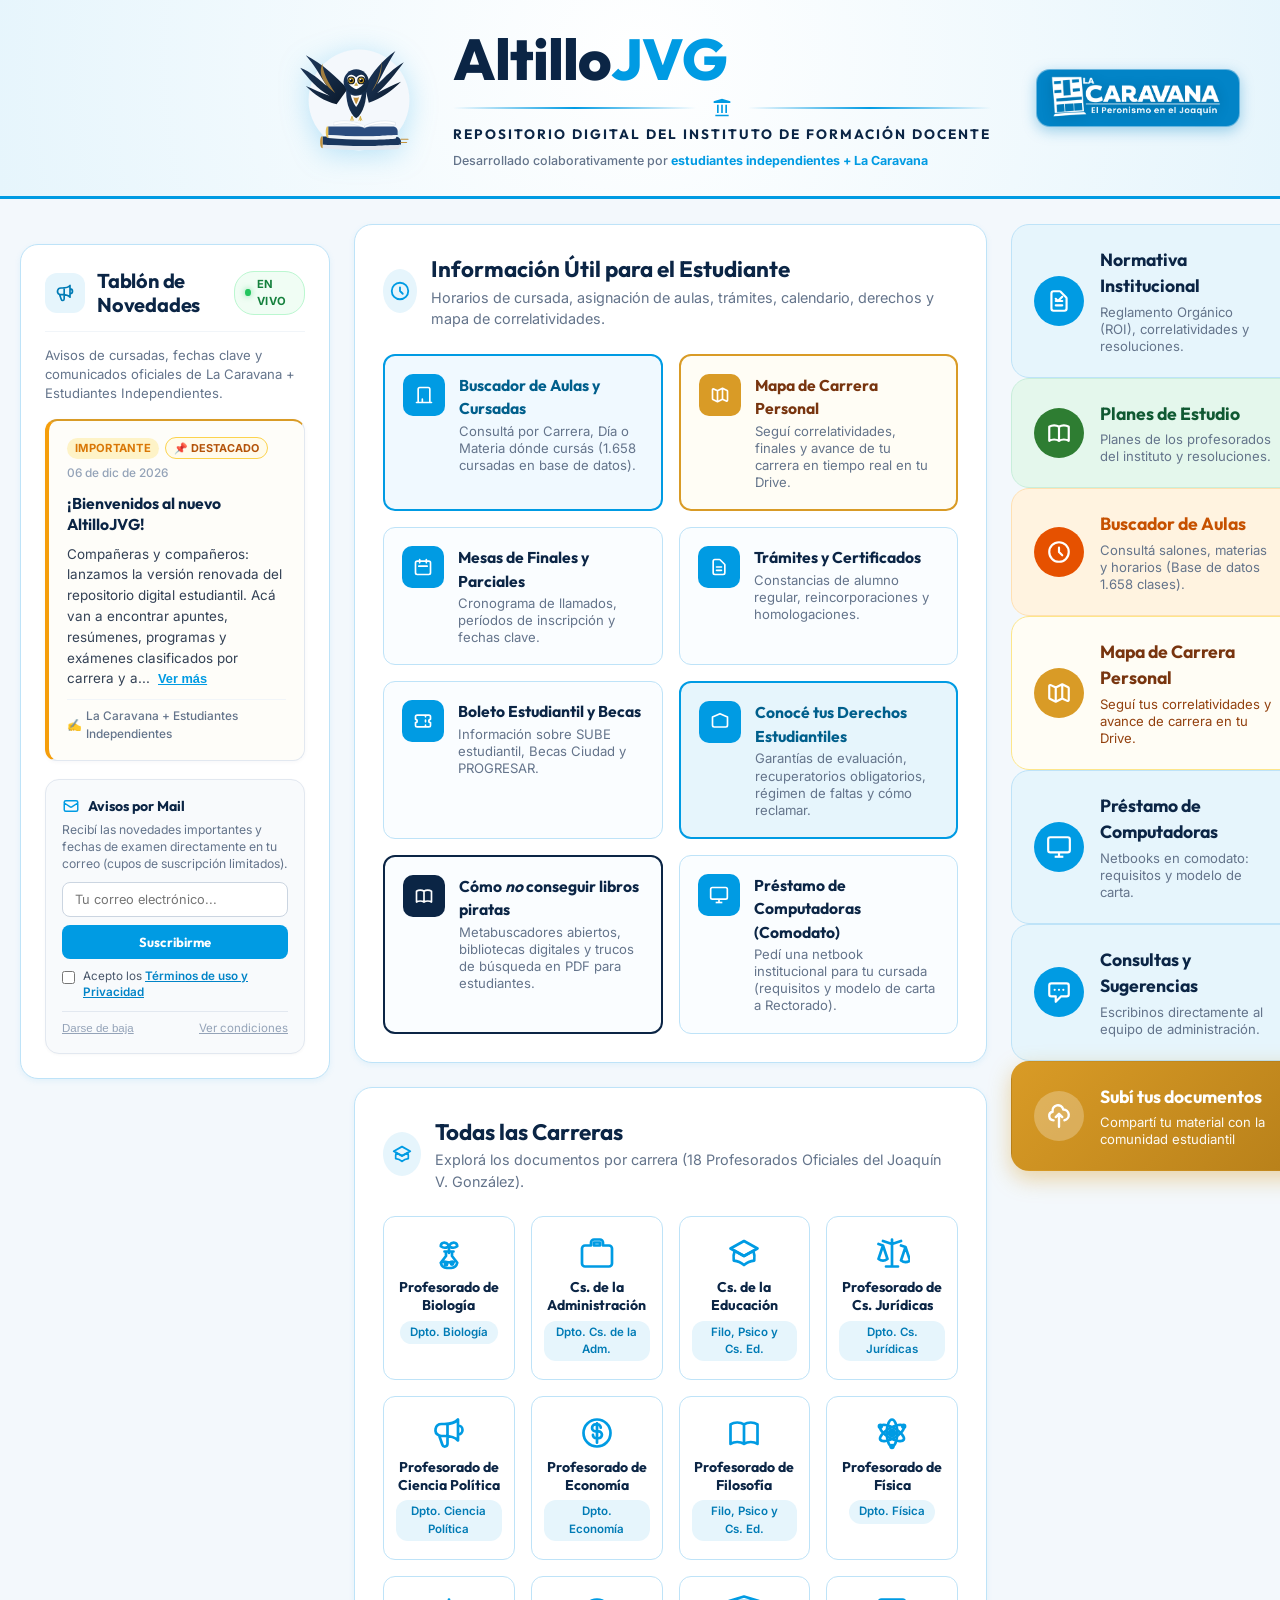
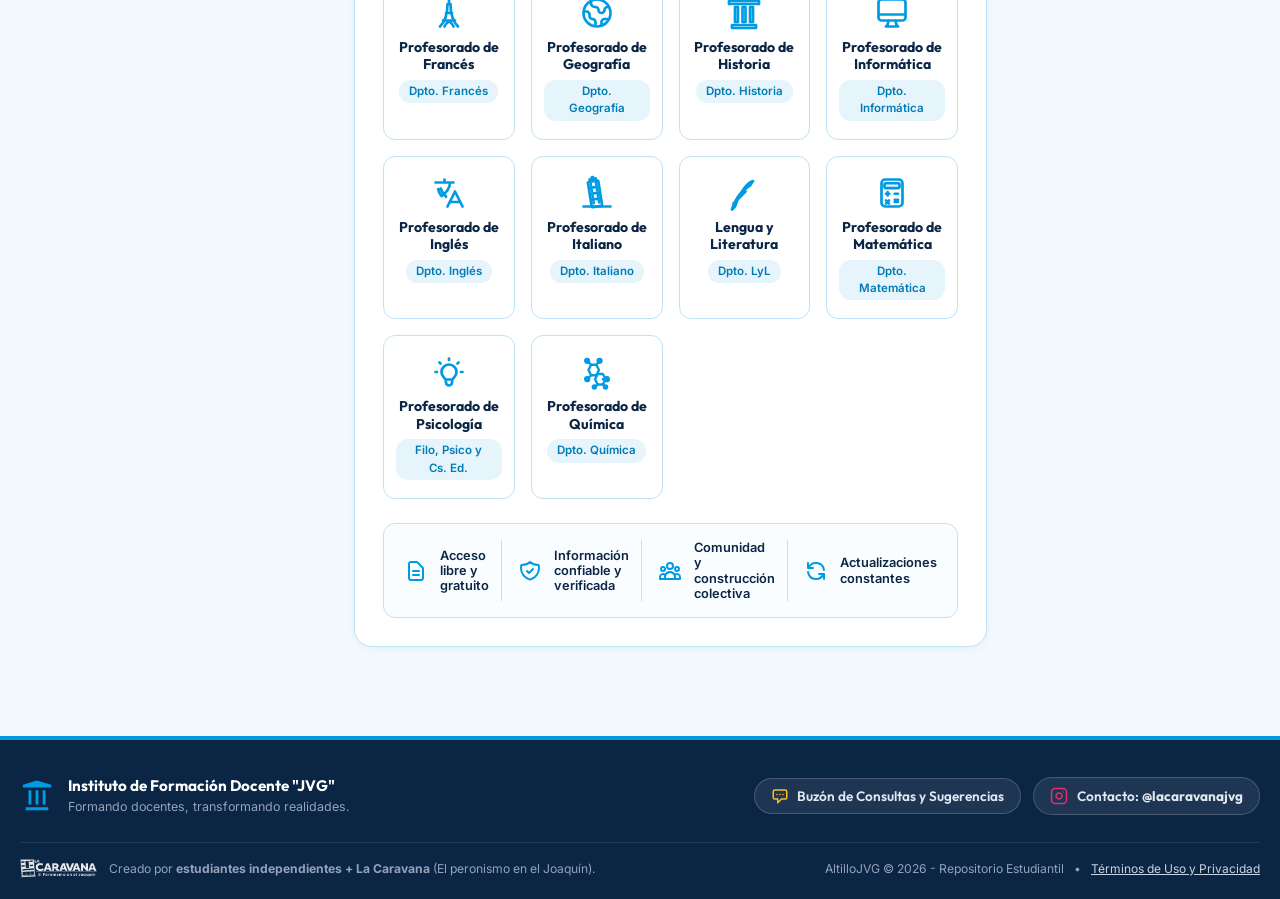
==== commit 75f2de8d: "fix: sincronizacion directa de los 18 correlativators de Drive, atomo de fisica, torre de pisa, calc" ====
--- a/index.html
+++ b/index.html
@@ -94,7 +94,7 @@
               </svg>
               <span>Avisos por Mail</span>
             </div>
-            <p class="tablon-sub-desc">Recibí las novedades importantes y fechas de examen directamente en tu correo.</p>
+            <p class="tablon-sub-desc">Recibí las novedades importantes y fechas de examen directamente en tu correo (cupos de suscripción limitados).</p>
             <form onsubmit="handleSubscription(event, 'subEmailDesktop', 'subMsgDesktop', 'subConsentDesktop')">
               <div class="tablon-sub-input-group">
                 <input type="email" id="subEmailDesktop" placeholder="Tu correo electrónico..." required class="tablon-sub-input">
@@ -341,7 +341,13 @@
             <!-- 8. Física -->
             <a href="#" class="carrera-card">
               <svg class="card-icon" fill="none" stroke="currentColor" stroke-width="1.8" viewBox="0 0 24 24">
-                <path stroke-linecap="round" stroke-linejoin="round" d="M13 10V3L4 14h7v7l9-11h-7z"/>
+                <circle cx="12" cy="12" r="2" fill="currentColor"/>
+                <ellipse cx="12" cy="12" rx="9" ry="3.5" transform="rotate(30 12 12)"/>
+                <ellipse cx="12" cy="12" rx="9" ry="3.5" transform="rotate(-30 12 12)"/>
+                <ellipse cx="12" cy="12" rx="9" ry="3.5" transform="rotate(90 12 12)"/>
+                <circle cx="4.2" cy="7.5" r="0.9" fill="currentColor"/>
+                <circle cx="19.8" cy="7.5" r="0.9" fill="currentColor"/>
+                <circle cx="12" cy="21" r="0.9" fill="currentColor"/>
               </svg>
               <span class="card-title">Profesorado de Física</span>
               <span class="card-dept">Dpto. Física</span>
@@ -395,7 +401,16 @@
             <!-- 14. Italiano -->
             <a href="#" class="carrera-card">
               <svg class="card-icon" fill="none" stroke="currentColor" stroke-width="1.8" viewBox="0 0 24 24">
-                <path stroke-linecap="round" stroke-linejoin="round" d="M3 20h18M4 20v-5c0-1.5 1-2.5 2-2.5h12c1 0 2 1 2 2.5v5M6 12.5V7c0-.5.5-1 1-1h7c.5 0 1 .5 1 1v1.5M7 19v-2.5a1.5 1.5 0 013 0V19M14 19v-2.5a1.5 1.5 0 013 0V19M8 11.5V10a1 1 0 012 0v1.5M12 11.5V10a1 1 0 012 0v1.5"/>
+                <path stroke-linecap="round" stroke-linejoin="round" d="M3 21h18"/>
+                <g transform="rotate(-9 12 21)">
+                  <rect x="8.5" y="4" width="7" height="17" rx="0.5"/>
+                  <line x1="8.5" y1="8" x2="15.5" y2="8"/>
+                  <line x1="8.5" y1="12" x2="15.5" y2="12"/>
+                  <line x1="8.5" y1="16" x2="15.5" y2="16"/>
+                  <path d="M10 4V2.5h4V4"/>
+                  <circle cx="12" cy="1.8" r="0.6" fill="currentColor"/>
+                  <path stroke-linecap="round" d="M10.2 6.5v-1M13.8 6.5v-1M10.2 10.5v-1M13.8 10.5v-1M10.2 14.5v-1M13.8 14.5v-1M10.2 18.5v-1M13.8 18.5v-1"/>
+                </g>
               </svg>
               <span class="card-title">Profesorado de Italiano</span>
               <span class="card-dept">Dpto. Italiano</span>
@@ -413,14 +428,12 @@
             <!-- 16. Matemática -->
             <a href="#" class="carrera-card">
               <svg class="card-icon" fill="none" stroke="currentColor" stroke-width="1.8" viewBox="0 0 24 24">
-                <rect x="4" y="2" width="16" height="20" rx="3.5"/>
-                <rect x="6.5" y="4.5" width="11" height="3.5" rx="1"/>
-                <line x1="6.5" y1="14" x2="17.5" y2="14"/>
-                <line x1="12" y1="10" x2="12" y2="19"/>
-                <path stroke-linecap="round" d="M8 11.5h2.5M9.25 10.25v2.5"/>
-                <path stroke-linecap="round" d="M13.5 11.5h3"/>
-                <path stroke-linecap="round" d="M8 15.5l2.5 2.5M10.5 15.5l-2.5 2.5"/>
-                <path stroke-linecap="round" d="M13.5 17h3M15 15.5v.01M15 18.5v.01"/>
+                <rect x="5" y="3" width="14" height="18" rx="2.5"/>
+                <rect x="7" y="5.5" width="10" height="3.2" rx="0.8" fill="rgba(0,0,0,0.05)"/>
+                <path stroke-linecap="round" d="M8 12.5h2.2M9.1 11.4v2.2"/>
+                <path stroke-linecap="round" d="M13.8 12.5h2.2"/>
+                <path stroke-linecap="round" d="M8 17l2 2M10 17l-2 2"/>
+                <path stroke-linecap="round" d="M13.8 16.5h2.2M13.8 18h2.2"/>
               </svg>
               <span class="card-title">Profesorado de Matemática</span>
               <span class="card-dept">Dpto. Matemática</span>
@@ -438,20 +451,22 @@
             <!-- 18. Química -->
             <a href="#" class="carrera-card">
               <svg class="card-icon" fill="none" stroke="currentColor" stroke-width="1.8" viewBox="0 0 24 24">
-                <polygon points="7.5,6.5 11.5,6.5 13.5,10.5 11.5,14.5 7.5,14.5 5.5,10.5" stroke-linejoin="round"/>
-                <polygon points="12.5,13.5 16.5,13.5 18.5,17.5 16.5,21.5 12.5,21.5 10.5,17.5" stroke-linejoin="round"/>
-                <line x1="7.5" y1="6.5" x2="4.5" y2="3.5" stroke-linecap="round"/>
-                <circle cx="4.5" cy="3.5" r="1.5" fill="currentColor"/>
-                <line x1="11.5" y1="6.5" x2="14" y2="3.5" stroke-linecap="round"/>
-                <circle cx="14" cy="3.5" r="1.5" fill="currentColor"/>
-                <line x1="7.5" y1="14.5" x2="4.5" y2="17.5" stroke-linecap="round"/>
-                <circle cx="4.5" cy="17.5" r="1.5" fill="currentColor"/>
-                <line x1="16.5" y1="17.5" x2="19.5" y2="17.5" stroke-linecap="round"/>
-                <circle cx="19.5" cy="17.5" r="1.5" fill="currentColor"/>
-                <line x1="12.5" y1="21.5" x2="10" y2="23.5" stroke-linecap="round"/>
-                <circle cx="10" cy="23.5" r="1.2" fill="currentColor"/>
-                <line x1="16.5" y1="21.5" x2="18.5" y2="23.5" stroke-linecap="round"/>
-                <circle cx="18.5" cy="23.5" r="1.2" fill="currentColor"/>
+                <g transform="translate(1.5, 1.5) scale(0.875)">
+                  <polygon points="7.5,6.5 11.5,6.5 13.5,10.5 11.5,14.5 7.5,14.5 5.5,10.5" stroke-linejoin="round"/>
+                  <polygon points="12.5,13.5 16.5,13.5 18.5,17.5 16.5,21.5 12.5,21.5 10.5,17.5" stroke-linejoin="round"/>
+                  <line x1="7.5" y1="6.5" x2="4.5" y2="3.5" stroke-linecap="round"/>
+                  <circle cx="4.5" cy="3.5" r="1.5" fill="currentColor"/>
+                  <line x1="11.5" y1="6.5" x2="14" y2="3.5" stroke-linecap="round"/>
+                  <circle cx="14" cy="3.5" r="1.5" fill="currentColor"/>
+                  <line x1="7.5" y1="14.5" x2="4.5" y2="17.5" stroke-linecap="round"/>
+                  <circle cx="4.5" cy="17.5" r="1.5" fill="currentColor"/>
+                  <line x1="16.5" y1="17.5" x2="19.5" y2="17.5" stroke-linecap="round"/>
+                  <circle cx="19.5" cy="17.5" r="1.5" fill="currentColor"/>
+                  <line x1="12.5" y1="21.5" x2="10" y2="23.5" stroke-linecap="round"/>
+                  <circle cx="10" cy="23.5" r="1.2" fill="currentColor"/>
+                  <line x1="16.5" y1="21.5" x2="18.5" y2="23.5" stroke-linecap="round"/>
+                  <circle cx="18.5" cy="23.5" r="1.2" fill="currentColor"/>
+                </g>
               </svg>
               <span class="card-title">Profesorado de Química</span>
               <span class="card-dept">Dpto. Química</span>
@@ -528,7 +543,7 @@
                 </svg>
                 <span>Avisos por Mail</span>
               </div>
-              <p class="tablon-sub-desc">Recibí las novedades importantes y fechas de examen directamente en tu correo.</p>
+              <p class="tablon-sub-desc">Recibí las novedades importantes y fechas de examen directamente en tu correo (cupos de suscripción limitados).</p>
               <form onsubmit="handleSubscription(event, 'subEmailMobile', 'subMsgMobile', 'subConsentMobile')">
                 <div class="tablon-sub-input-group">
                   <input type="email" id="subEmailMobile" placeholder="Tu correo electrónico..." required class="tablon-sub-input">
@@ -1273,17 +1288,17 @@
     </div>
   </div>
 
-  <!-- Scripts JavaScript con Cache Buster v=107 -->
-  <script src="data/resources_data.js?v=107"></script>
-  <script src="data/derechos_data.js?v=107"></script>
-  <script src="data/libros_guia_data.js?v=107"></script>
-  <script src="data/aulas_data.js?v=107"></script>
-  <script src="js/main.js?v=107"></script>
-  <script src="js/upload_form.js?v=107"></script>
-  <script src="js/aulas_search.js?v=107"></script>
-  <script src="js/materiales_explorer.js?v=107"></script>
-  <script src="js/mapa_carrera.js?v=107"></script>
-  <script src="js/news.js?v=107"></script>
+  <!-- Scripts JavaScript con Cache Buster v=108 -->
+  <script src="data/resources_data.js?v=108"></script>
+  <script src="data/derechos_data.js?v=108"></script>
+  <script src="data/libros_guia_data.js?v=108"></script>
+  <script src="data/aulas_data.js?v=108"></script>
+  <script src="js/main.js?v=108"></script>
+  <script src="js/upload_form.js?v=108"></script>
+  <script src="js/aulas_search.js?v=108"></script>
+  <script src="js/materiales_explorer.js?v=108"></script>
+  <script src="js/mapa_carrera.js?v=108"></script>
+  <script src="js/news.js?v=108"></script>
 
   <!-- Controlador Inmediato de Vistas Móviles (Herramientas, Altillo, Novedades) -->
   <script>
